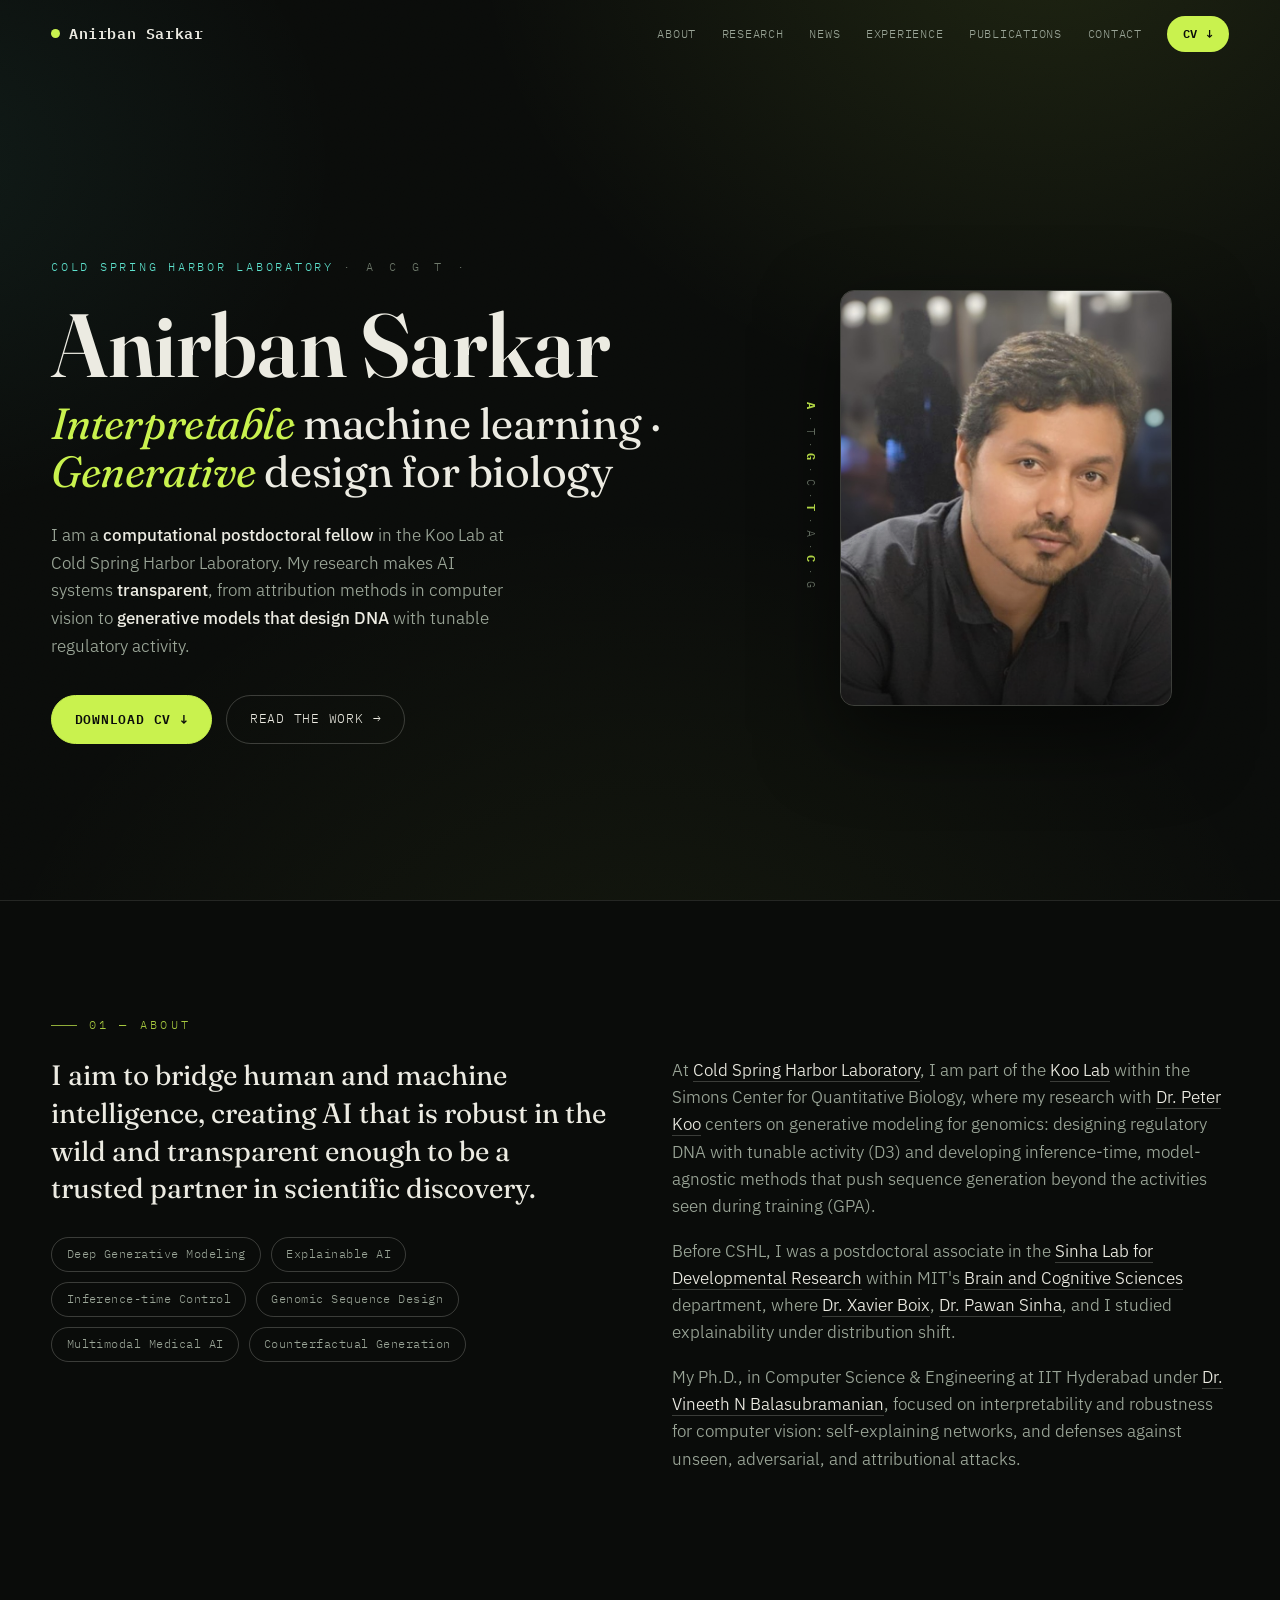
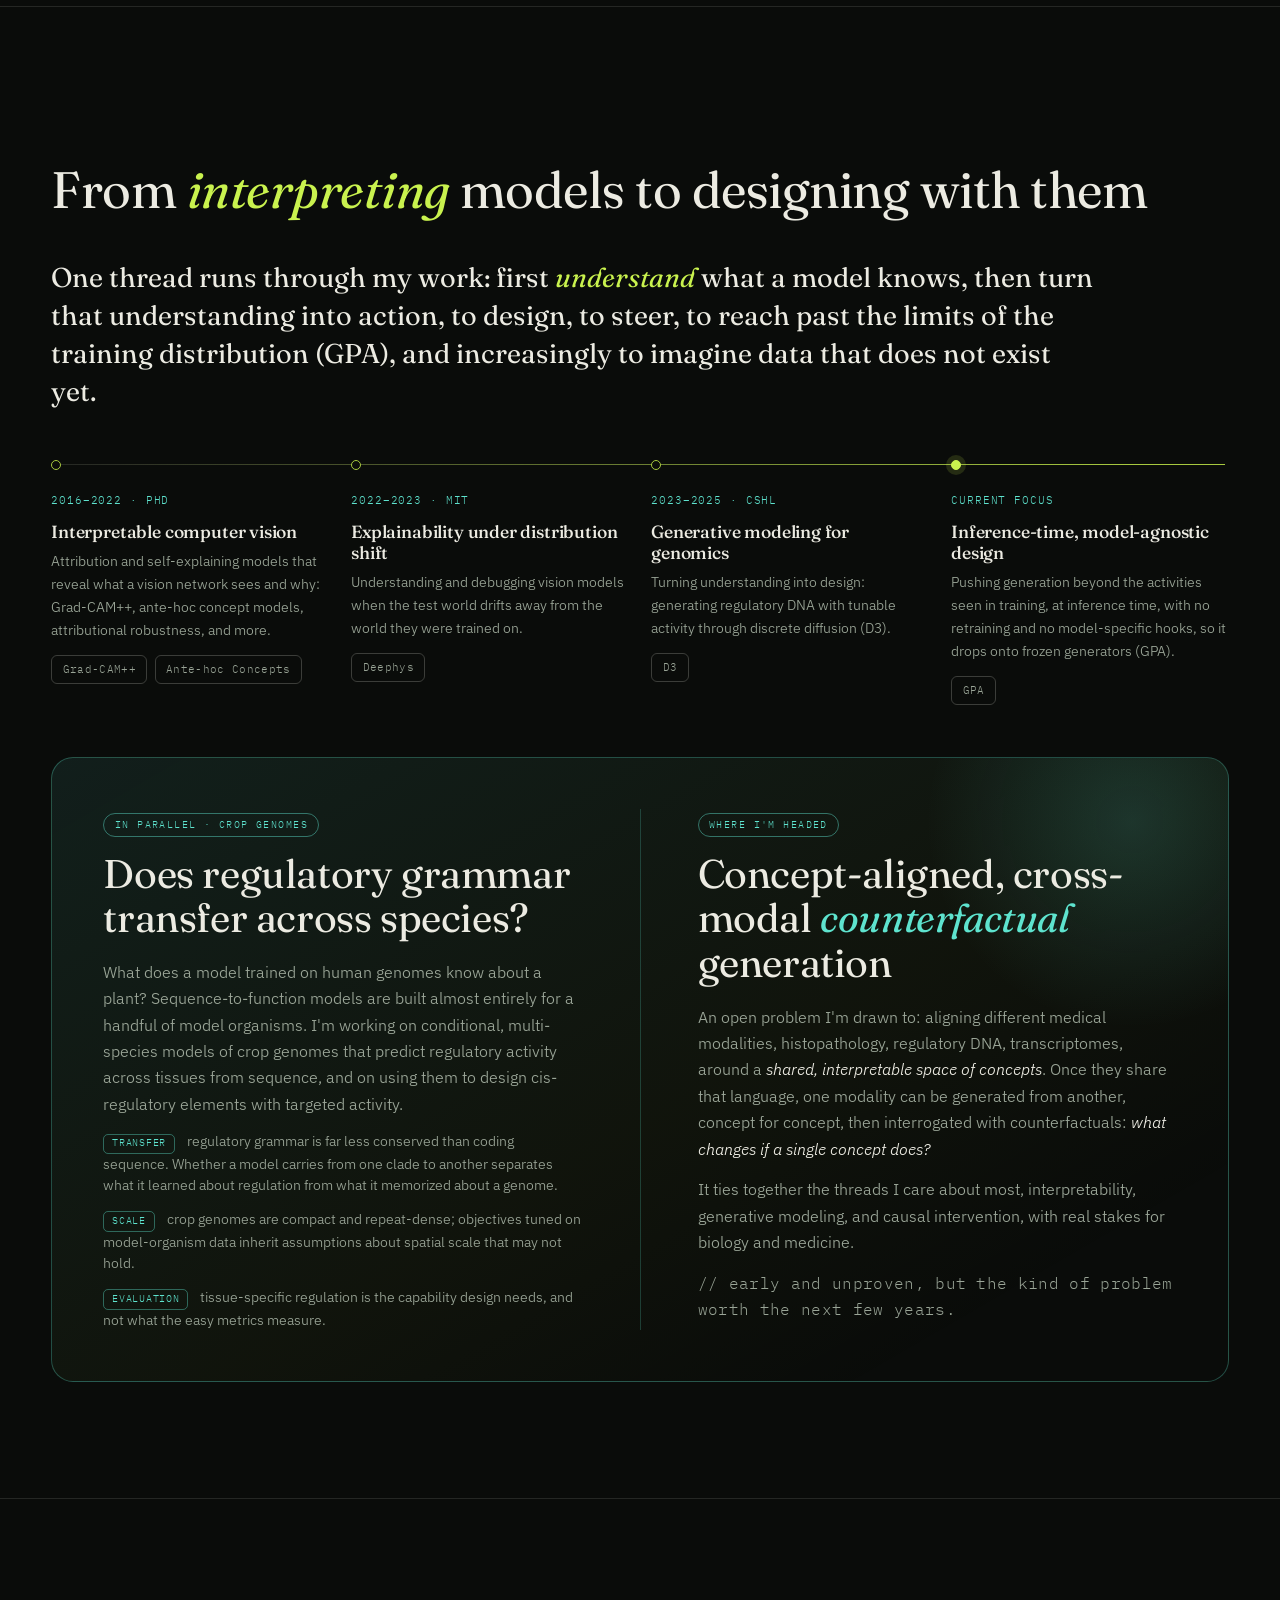
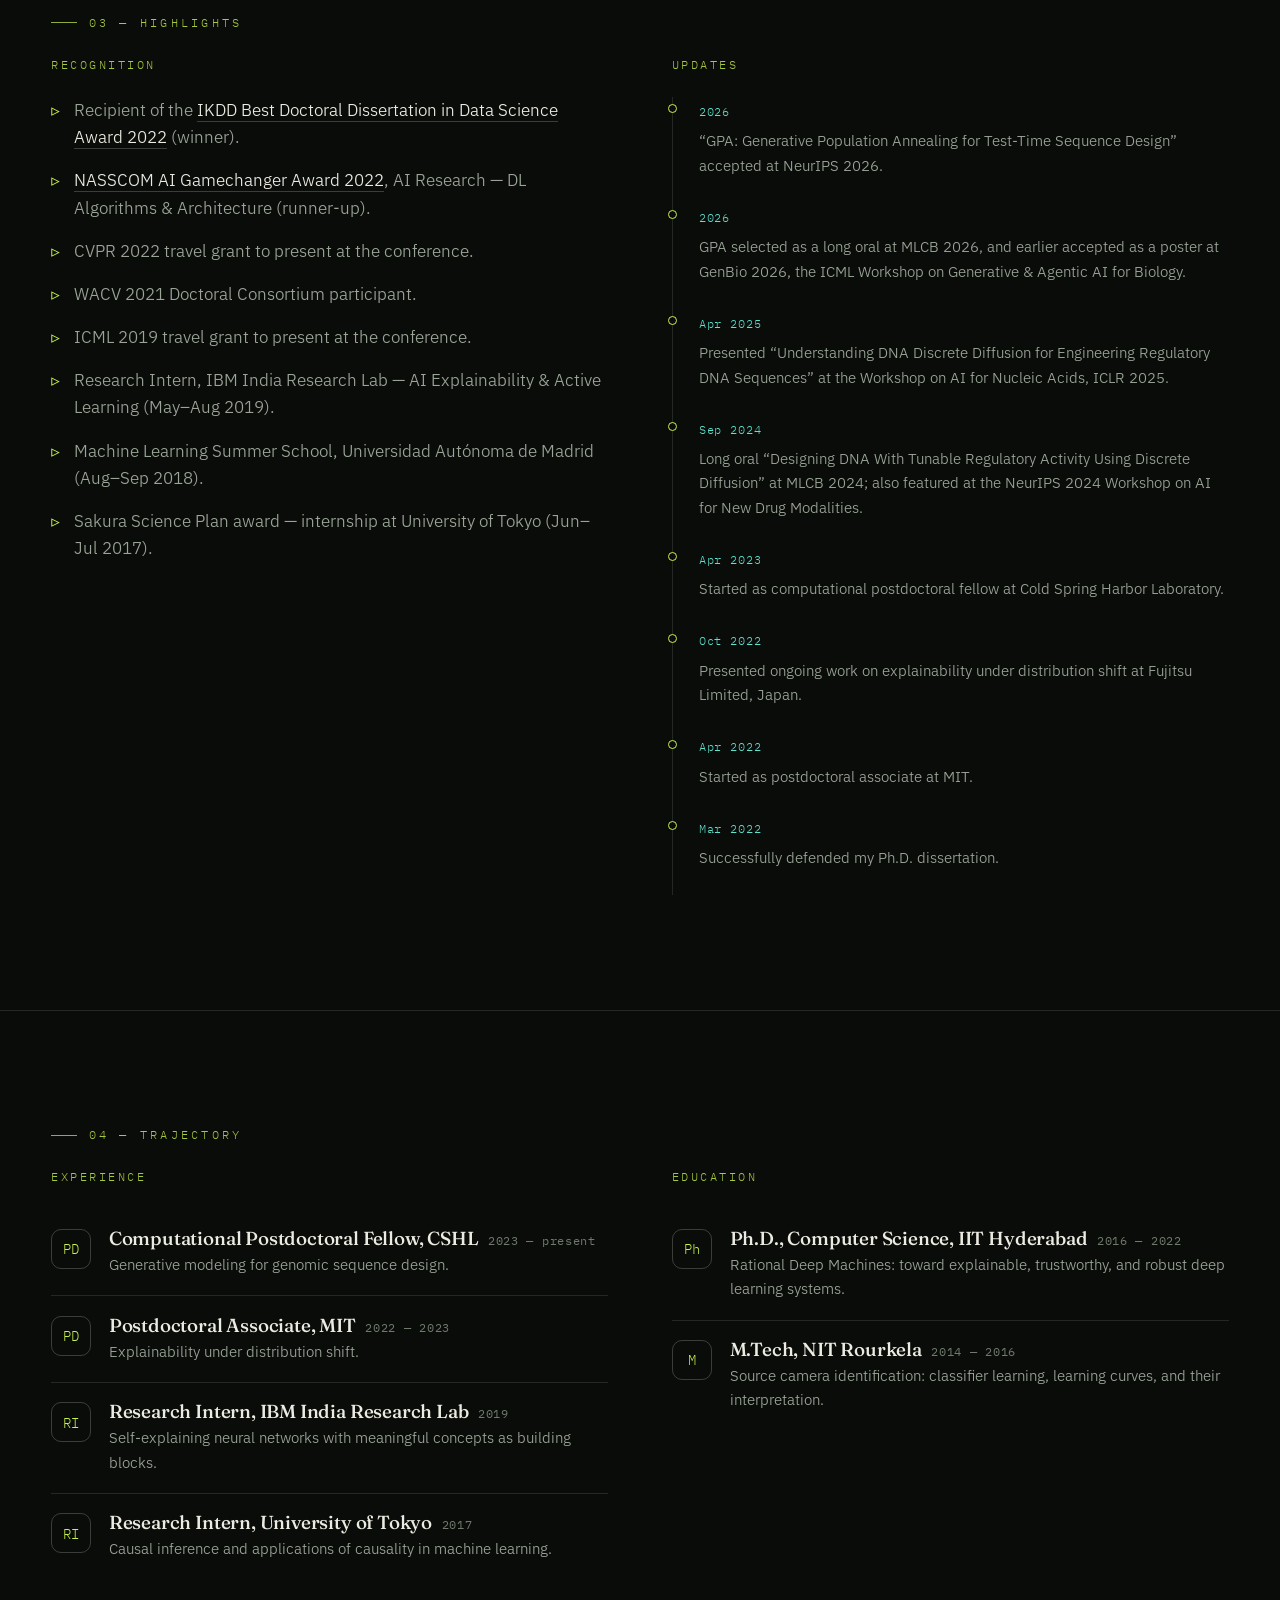
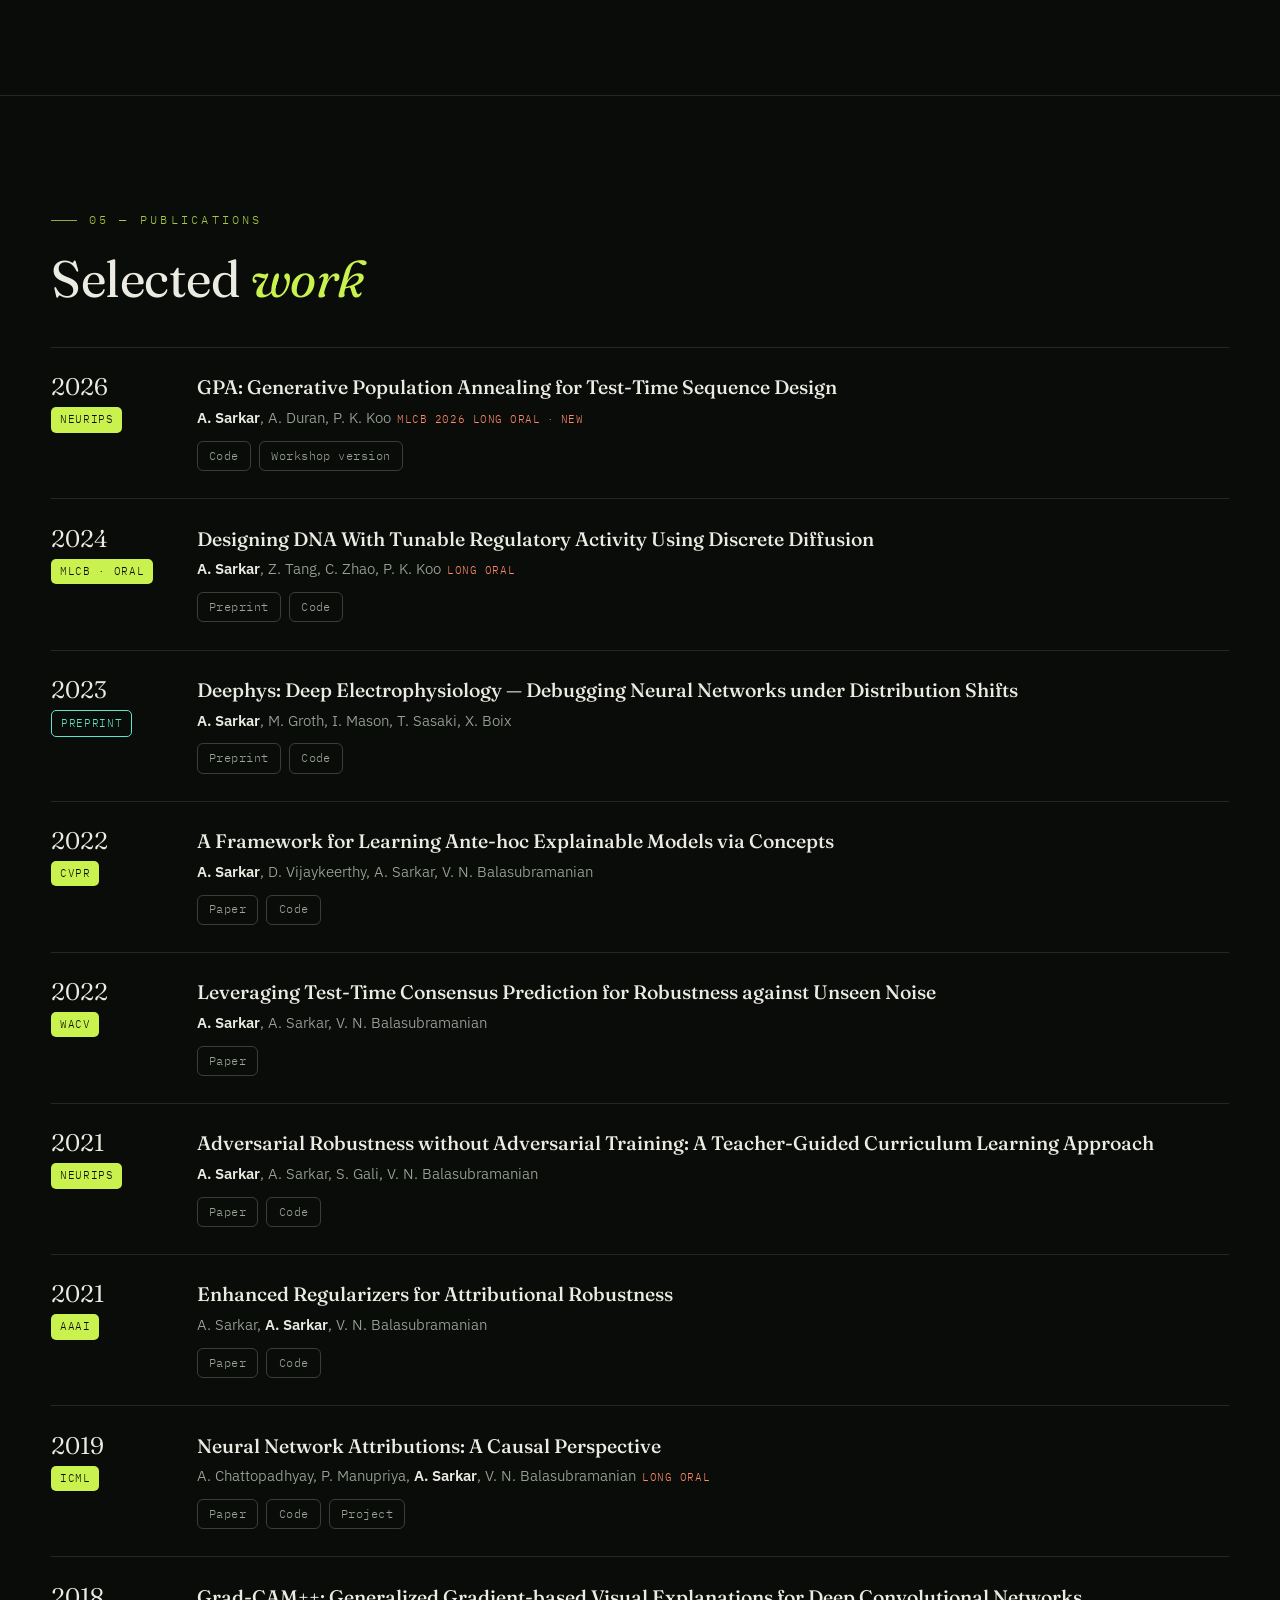
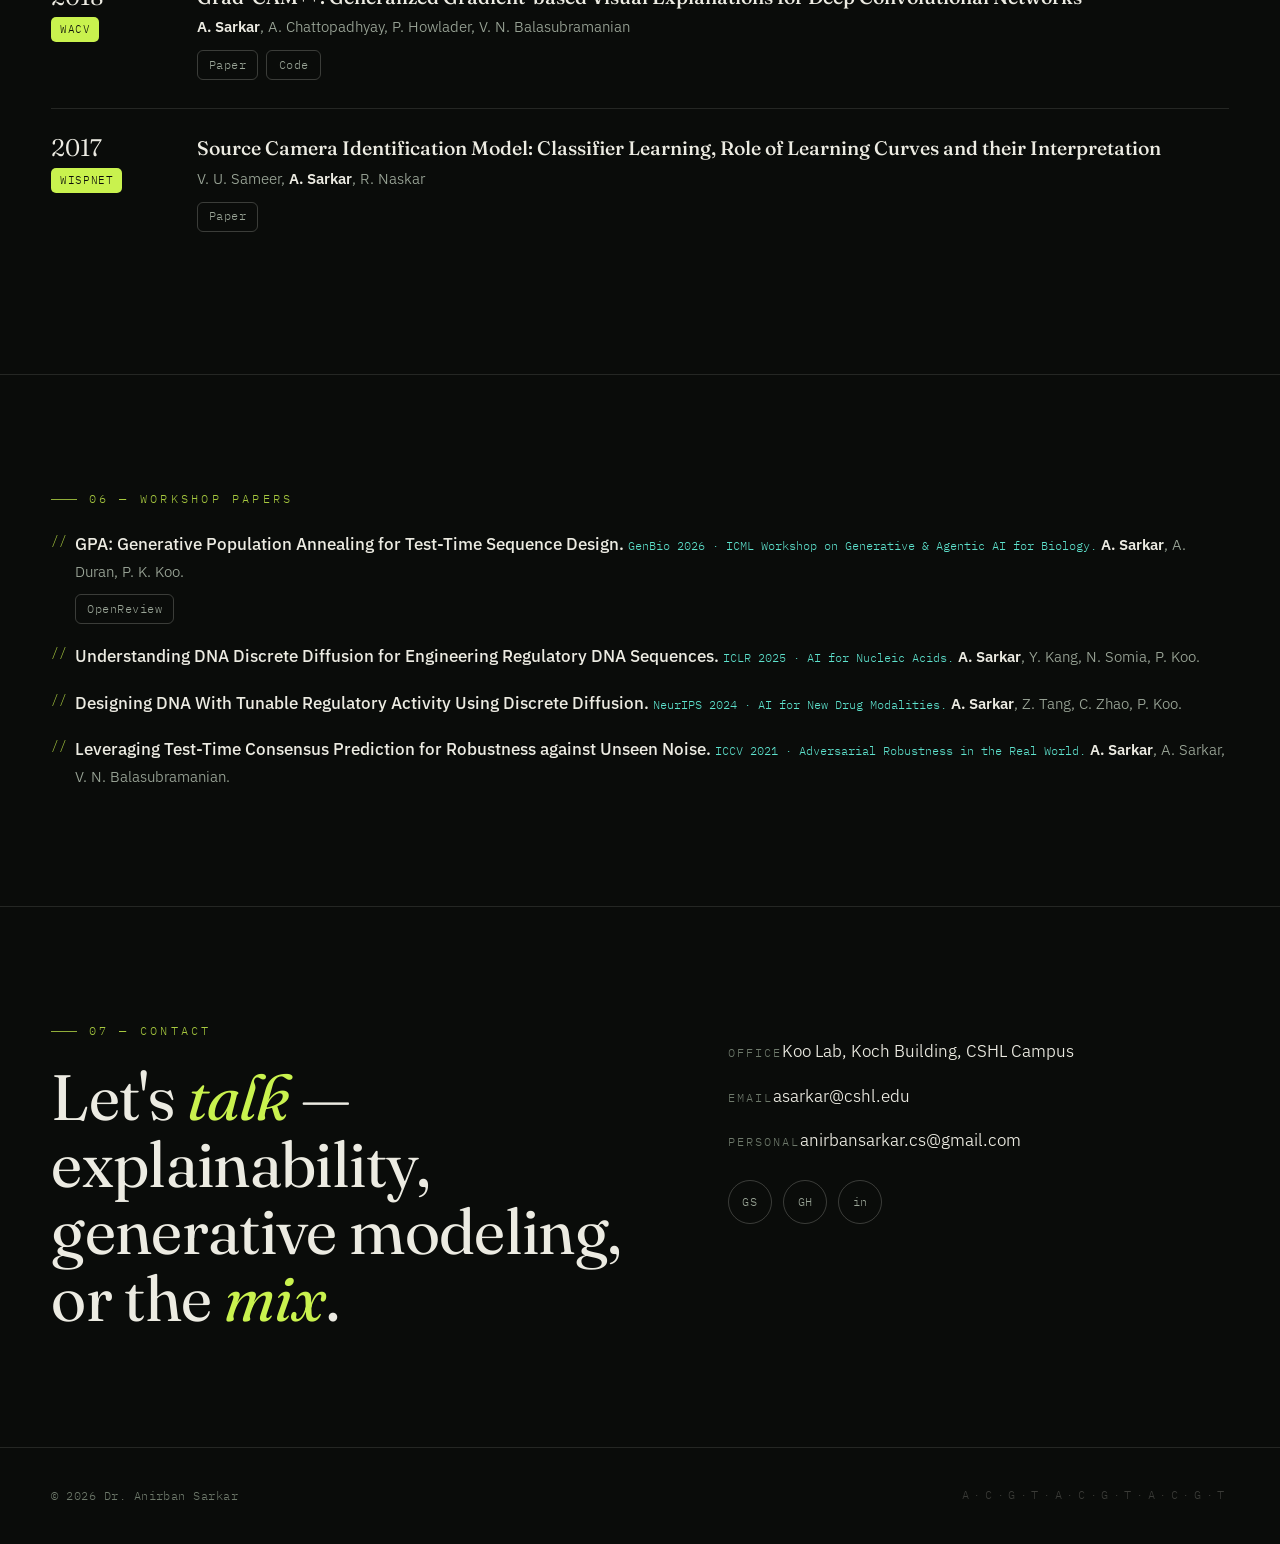
==== index.html @ b1e30517 "Lead the GPA entry with its NeurIPS acceptance The archival venue should headline; MLCB's long oral " ====
<!DOCTYPE html>
<html lang="en">
<head>
<meta charset="UTF-8">
<meta name="viewport" content="width=device-width, initial-scale=1">
<title>Anirban Sarkar — Interpretable ML & Generative Design · CSHL</title>

<meta name="description" content="Anirban Sarkar is a computational postdoctoral fellow at Cold Spring Harbor Laboratory (Koo Lab) working on interpretable deep learning and generative models for genomic sequence design.">
<meta name="keywords" content="Anirban Sarkar, interpretable AI, explainable AI, genomics, deep learning, discrete diffusion, DNA sequence design, Cold Spring Harbor Laboratory, Koo Lab">
<meta name="author" content="Anirban Sarkar">

<!-- Open Graph / social cards -->
<meta property="og:type" content="website">
<meta property="og:title" content="Anirban Sarkar — Interpretable ML & Generative Design">
<meta property="og:description" content="Computational postdoctoral fellow at Cold Spring Harbor Laboratory. Interpretable deep learning and generative models for genomic sequence design.">
<meta property="og:image" content="https://anirbansarkar-cs.github.io/images/headshot.jpg">
<meta property="og:url" content="https://anirbansarkar-cs.github.io/">
<meta name="twitter:card" content="summary_large_image">

<link rel="icon" href="data:image/svg+xml,%3Csvg xmlns='http://www.w3.org/2000/svg' viewBox='0 0 32 32'%3E%3Crect width='32' height='32' rx='7' fill='%230a0c0a'/%3E%3Ctext x='16' y='22' font-family='monospace' font-size='15' font-weight='700' fill='%23c9f24e' text-anchor='middle'%3EAS%3C/text%3E%3C/svg%3E">

<link rel="preconnect" href="https://fonts.googleapis.com">
<link rel="preconnect" href="https://fonts.gstatic.com" crossorigin>
<link href="https://fonts.googleapis.com/css2?family=Fraunces:ital,opsz,wght@0,9..144,400;0,9..144,500;1,9..144,400&family=IBM+Plex+Mono:wght@400;500;600&family=IBM+Plex+Sans:wght@300;400;500;600&display=swap" rel="stylesheet">

<script>document.documentElement.classList.add('js');</script>
<link rel="stylesheet" href="css/site.css?v=20261002">

<!-- Structured data for search / Scholar -->
<script type="application/ld+json">
{
  "@context": "https://schema.org",
  "@type": "Person",
  "name": "Anirban Sarkar",
  "jobTitle": "Computational Postdoctoral Fellow",
  "affiliation": { "@type": "Organization", "name": "Cold Spring Harbor Laboratory" },
  "url": "https://anirbansarkar-cs.github.io/",
  "email": "mailto:asarkar@cshl.edu",
  "sameAs": [
    "https://scholar.google.com/citations?user=YYIjsG4AAAAJ",
    "https://github.com/anirbansarkar-cs",
    "https://www.linkedin.com/in/anirbanmca2007"
  ]
}
</script>
</head>

<body>

<!-- ===================================================== NAV -->
<nav class="nav" id="nav">
  <a href="#home" class="brand"><span class="dot"></span>Anirban&nbsp;Sarkar</a>
  <button class="nav-toggle" id="navToggle" aria-label="Toggle menu">MENU</button>
  <div class="nav-links" id="navLinks">
    <a href="#about">About</a>
    <a href="#research">Research</a>
    <a href="#feed">News</a>
    <a href="#experience">Experience</a>
    <a href="#publications">Publications</a>
    <a href="#contact">Contact</a>
    <a href="assets/CV_Anirban_Sarkar.pdf?v=20260826" class="cv" target="_blank" rel="noopener">CV ↓</a>
  </div>
</nav>

<!-- ===================================================== HERO -->
<header id="home" class="hero">
  <div class="wrap hero-grid">
    <div>
      <span class="tag reveal">Cold Spring Harbor Laboratory <span class="seq">· A C G T ·</span></span>
      <h1 class="reveal" data-d="1">
        <span class="name">Anirban Sarkar</span>
        <em>Interpretable</em> machine learning · <em>Generative</em> design for biology
      </h1>
      <p class="lead reveal" data-d="2">
        I am a <strong>computational postdoctoral fellow</strong> in the Koo Lab at Cold Spring
        Harbor Laboratory. My research makes AI systems <strong>transparent</strong>, from
        attribution methods in computer vision to <strong>generative models that design DNA</strong>
        with tunable regulatory activity.
      </p>
      <div class="hero-cta reveal" data-d="3">
        <a href="assets/CV_Anirban_Sarkar.pdf?v=20260826" class="btn btn-primary" target="_blank" rel="noopener">Download CV ↓</a>
        <a href="#publications" class="btn btn-ghost">Read the work →</a>
      </div>
    </div>
    <div class="portrait-wrap reveal" data-d="2">
      <span class="helix"><b>A</b>·T·<b>G</b>·C·<b>T</b>·A·<b>C</b>·G</span>
      <div class="portrait">
        <span class="portrait-frame"></span>
        <img src="images/headshot.jpg" alt="Portrait of Anirban Sarkar">
      </div>
    </div>
  </div>
</header>

<!-- ===================================================== ABOUT -->
<section id="about" class="divider">
  <div class="wrap">
    <p class="eyebrow reveal">01 — About</p>
    <div class="about-grid">
      <div class="reveal" data-d="1">
        <p class="about-lead">
          I aim to bridge human and machine intelligence, creating AI that is robust in the wild
          and transparent enough to be a trusted partner in scientific discovery.
        </p>
        <div class="interests">
          <span class="chip">Deep Generative Modeling</span>
          <span class="chip">Explainable AI</span>
          <span class="chip">Inference-time Control</span>
          <span class="chip">Genomic Sequence Design</span>
          <span class="chip">Multimodal Medical AI</span>
          <span class="chip">Counterfactual Generation</span>
        </div>
      </div>
      <div class="about-body reveal" data-d="2">
        <p>
          At <a href="https://www.cshl.edu/">Cold Spring Harbor Laboratory</a>, I am part of the
          <a href="http://koolab.cshl.edu/">Koo Lab</a> within the Simons Center for Quantitative
          Biology, where my research with <a href="https://www.cshl.edu/research/faculty-staff/peter-koo/">Dr. Peter Koo</a>
          centers on generative modeling for genomics: designing regulatory DNA with tunable activity
          (D3) and developing inference-time, model-agnostic methods that push sequence generation
          beyond the activities seen during training (GPA).
        </p>
        <p>
          Before CSHL, I was a postdoctoral associate in the <a href="https://www.sinhalab.mit.edu/">Sinha Lab
          for Developmental Research</a> within MIT's <a href="https://bcs.mit.edu/">Brain and Cognitive
          Sciences</a> department, where <a href="http://web.mit.edu/xboix/www/index.html">Dr. Xavier Boix</a>,
          <a href="https://bcs.mit.edu/directory/pawan-sinha">Dr. Pawan Sinha</a>, and I studied
          explainability under distribution shift.
        </p>
        <p>
          My Ph.D., in Computer Science &amp; Engineering at IIT Hyderabad under
          <a href="https://people.iith.ac.in/vineethnb/">Dr. Vineeth N Balasubramanian</a>, focused on
          interpretability and robustness for computer vision: self-explaining networks, and defenses
          against unseen, adversarial, and attributional attacks.
        </p>
      </div>
    </div>
  </div>
</section>

<!-- ===================================================== RESEARCH -->
<section id="research" class="divider">
  <div class="wrap">
    <p class="eyebrow reveal">02 — Research</p>
    <h2 class="sec-title reveal">From <em>interpreting</em> models to designing with them</h2>
    <p class="research-intro reveal" data-d="1">
      One thread runs through my work: first <em>understand</em> what a model knows, then turn that
      understanding into action, to design, to steer, to reach past the limits of the training
      distribution (GPA), and increasingly to imagine data that does not exist yet.
    </p>

    <ol class="journey reveal" data-d="2">
      <li class="step">
        <span class="step-when">2016–2022 · PhD</span>
        <h3>Interpretable computer vision</h3>
        <p>Attribution and self-explaining models that reveal what a vision network sees and why:
          Grad-CAM++, ante-hoc concept models, attributional robustness, and more.</p>
        <div class="rlinks">
          <a href="https://ieeexplore.ieee.org/abstract/document/8354201/" target="_blank" rel="noopener">Grad-CAM++</a>
          <a href="https://openaccess.thecvf.com/content/CVPR2022/html/Sarkar_A_Framework_for_Learning_Ante-Hoc_Explainable_Models_via_Concepts_CVPR_2022_paper.html" target="_blank" rel="noopener">Ante-hoc Concepts</a>
        </div>
      </li>
      <li class="step">
        <span class="step-when">2022–2023 · MIT</span>
        <h3>Explainability under distribution shift</h3>
        <p>Understanding and debugging vision models when the test world drifts away from the
          world they were trained on.</p>
        <div class="rlinks">
          <a href="https://arxiv.org/abs/2303.11912" target="_blank" rel="noopener">Deephys</a>
        </div>
      </li>
      <li class="step">
        <span class="step-when">2023–2025 · CSHL</span>
        <h3>Generative modeling for genomics</h3>
        <p>Turning understanding into design: generating regulatory DNA with tunable activity
          through discrete diffusion (D3).</p>
        <div class="rlinks">
          <a href="https://www.biorxiv.org/content/10.1101/2024.05.23.595630v2" target="_blank" rel="noopener">D3</a>
        </div>
      </li>
      <li class="step step-current">
        <span class="step-when">Current focus</span>
        <h3>Inference-time, model-agnostic design</h3>
        <p>Pushing generation beyond the activities seen in training, at inference time, with no
          retraining and no model-specific hooks, so it drops onto frozen generators (GPA).</p>
        <div class="rlinks">
          <a href="https://openreview.net/forum?id=4JTkToC9Ox" target="_blank" rel="noopener">GPA</a>
        </div>
      </li>
    </ol>

    <div class="vision reveal" data-d="2">
      <aside class="vision-side">
        <span class="side-label">In parallel · Crop genomes</span>
        <h4>Does regulatory grammar transfer across species?</h4>
        <p>What does a model trained on human genomes know about a plant? Sequence-to-function models
          are built almost entirely for a handful of model organisms. I'm working on conditional, multi-species
          models of crop genomes that predict regulatory activity across tissues from sequence, and on
          using them to design cis-regulatory elements with targeted activity.</p>
        <ul class="side-list">
          <li><span>Transfer</span> regulatory grammar is far less conserved than coding sequence.
            Whether a model carries from one clade to another separates what it learned about
            regulation from what it memorized about a genome.</li>
          <li><span>Scale</span> crop genomes are compact and repeat-dense; objectives tuned on
            model-organism data inherit assumptions about spatial scale that may not hold.</li>
          <li><span>Evaluation</span> tissue-specific regulation is the capability design needs, and
            not what the easy metrics measure.</li>
        </ul>
      </aside>
      <div class="vision-main">
        <span class="emerging">Where I'm headed</span>
        <h3>Concept-aligned, cross-modal <em>counterfactual</em> generation</h3>
        <p>An open problem I'm drawn to: aligning different medical modalities, histopathology,
          regulatory DNA, transcriptomes, around a <em>shared, interpretable space of concepts</em>.
          Once they share that language, one modality can be generated from another, concept for
          concept, then interrogated with counterfactuals: <em>what changes if a single concept does?</em></p>
        <p>It ties together the threads I care about most, interpretability, generative modeling,
          and causal intervention, with real stakes for biology and medicine.</p>
        <p class="vision-note">// early and unproven, but the kind of problem worth the next few years.</p>
      </div>
    </div>
  </div>
</section>

<!-- ===================================================== NEWS + UPDATES -->
<section id="feed" class="divider">
  <div class="wrap">
    <p class="eyebrow reveal">03 — Highlights</p>
    <div class="feed-grid">
      <div class="reveal" data-d="1">
        <p class="card-h">Recognition</p>
        <ul class="news-list">
          <li>Recipient of the <a href="https://ikdd.acm.org/awards-2022.php">IKDD Best Doctoral Dissertation in Data Science Award 2022</a> (winner).</li>
          <li><a href="https://nasscom.in/ai-gamechangers/">NASSCOM AI Gamechanger Award 2022</a>, AI Research — DL Algorithms &amp; Architecture (runner-up).</li>
          <li>CVPR 2022 travel grant to present at the conference.</li>
          <li>WACV 2021 Doctoral Consortium participant.</li>
          <li>ICML 2019 travel grant to present at the conference.</li>
          <li>Research Intern, IBM India Research Lab — AI Explainability &amp; Active Learning (May–Aug 2019).</li>
          <li>Machine Learning Summer School, Universidad Autónoma de Madrid (Aug–Sep 2018).</li>
          <li>Sakura Science Plan award — internship at University of Tokyo (Jun–Jul 2017).</li>
        </ul>
      </div>
      <div class="reveal" data-d="2">
        <p class="card-h">Updates</p>
        <ul class="timeline">
          <li><span class="when">2026</span><p>“GPA: Generative Population Annealing for Test-Time Sequence Design” accepted at NeurIPS 2026.</p></li>
          <li><span class="when">2026</span><p>GPA selected as a long oral at MLCB 2026, and earlier accepted as a poster at GenBio 2026, the ICML Workshop on Generative &amp; Agentic AI for Biology.</p></li>
          <li><span class="when">Apr 2025</span><p>Presented “Understanding DNA Discrete Diffusion for Engineering Regulatory DNA Sequences” at the Workshop on AI for Nucleic Acids, ICLR 2025.</p></li>
          <li><span class="when">Sep 2024</span><p>Long oral “Designing DNA With Tunable Regulatory Activity Using Discrete Diffusion” at MLCB 2024; also featured at the NeurIPS 2024 Workshop on AI for New Drug Modalities.</p></li>
          <li><span class="when">Apr 2023</span><p>Started as computational postdoctoral fellow at Cold Spring Harbor Laboratory.</p></li>
          <li><span class="when">Oct 2022</span><p>Presented ongoing work on explainability under distribution shift at Fujitsu Limited, Japan.</p></li>
          <li><span class="when">Apr 2022</span><p>Started as postdoctoral associate at MIT.</p></li>
          <li><span class="when">Mar 2022</span><p>Successfully defended my Ph.D. dissertation.</p></li>
        </ul>
      </div>
    </div>
  </div>
</section>

<!-- ===================================================== EXPERIENCE + EDUCATION -->
<section id="experience" class="divider">
  <div class="wrap">
    <p class="eyebrow reveal">04 — Trajectory</p>
    <div class="xp-grid">
      <div class="reveal" data-d="1">
        <p class="card-h">Experience</p>
        <div class="role"><div class="ico">PD</div><div>
          <h3>Computational Postdoctoral Fellow, CSHL <span>2023 — present</span></h3>
          <p>Generative modeling for genomic sequence design.</p></div></div>
        <div class="role"><div class="ico">PD</div><div>
          <h3>Postdoctoral Associate, MIT <span>2022 — 2023</span></h3>
          <p>Explainability under distribution shift.</p></div></div>
        <div class="role"><div class="ico">RI</div><div>
          <h3>Research Intern, IBM India Research Lab <span>2019</span></h3>
          <p>Self-explaining neural networks with meaningful concepts as building blocks.</p></div></div>
        <div class="role"><div class="ico">RI</div><div>
          <h3>Research Intern, University of Tokyo <span>2017</span></h3>
          <p>Causal inference and applications of causality in machine learning.</p></div></div>
      </div>
      <div class="reveal" data-d="2">
        <p class="card-h">Education</p>
        <div class="role"><div class="ico">Ph</div><div>
          <h3>Ph.D., Computer Science, IIT Hyderabad <span>2016 — 2022</span></h3>
          <p>Rational Deep Machines: toward explainable, trustworthy, and robust deep learning systems.</p></div></div>
        <div class="role"><div class="ico">M</div><div>
          <h3>M.Tech, NIT Rourkela <span>2014 — 2016</span></h3>
          <p>Source camera identification: classifier learning, learning curves, and their interpretation.</p></div></div>
      </div>
    </div>
  </div>
</section>

<!-- ===================================================== PUBLICATIONS -->
<section id="publications" class="divider">
  <div class="wrap">
    <p class="eyebrow reveal">05 — Publications</p>
    <h2 class="sec-title reveal">Selected <em>work</em></h2>
    <ul class="pub-list">

      <li class="pub reveal">
        <div class="pub-meta"><span class="pub-year">2026</span><span class="venue">NeurIPS</span></div>
        <div>
          <p class="pub-title">GPA: Generative Population Annealing for Test-Time Sequence Design</p>
          <p class="pub-authors"><span class="me">A. Sarkar</span>, A. Duran, P. K. Koo<span class="pub-tag">MLCB 2026 long oral</span><span class="pub-tag">new</span></p>
          <div class="pub-links">
            <a href="https://github.com/anirbansarkar-cs/gpa-paper-release" target="_blank" rel="noopener">Code</a>
            <a href="https://openreview.net/forum?id=4JTkToC9Ox" target="_blank" rel="noopener">Workshop version</a>
          </div>
        </div>
      </li>

      <li class="pub reveal">
        <div class="pub-meta"><span class="pub-year">2024</span><span class="venue">MLCB · Oral</span></div>
        <div>
          <p class="pub-title">Designing DNA With Tunable Regulatory Activity Using Discrete Diffusion</p>
          <p class="pub-authors"><span class="me">A. Sarkar</span>, Z. Tang, C. Zhao, P. K. Koo<span class="pub-tag">long oral</span></p>
          <div class="pub-links">
            <a href="https://www.biorxiv.org/content/10.1101/2024.05.23.595630v2" target="_blank" rel="noopener">Preprint</a>
            <a href="https://github.com/anirbansarkar-cs/D3-DNA-Discrete-Diffusion" target="_blank" rel="noopener">Code</a>
          </div>
        </div>
      </li>

      <li class="pub reveal">
        <div class="pub-meta"><span class="pub-year">2023</span><span class="venue alt">Preprint</span></div>
        <div>
          <p class="pub-title">Deephys: Deep Electrophysiology — Debugging Neural Networks under Distribution Shifts</p>
          <p class="pub-authors"><span class="me">A. Sarkar</span>, M. Groth, I. Mason, T. Sasaki, X. Boix</p>
          <div class="pub-links">
            <a href="https://arxiv.org/abs/2303.11912" target="_blank" rel="noopener">Preprint</a>
            <a href="https://github.com/mjgroth/deephys-aio" target="_blank" rel="noopener">Code</a>
          </div>
        </div>
      </li>

      <li class="pub reveal">
        <div class="pub-meta"><span class="pub-year">2022</span><span class="venue">CVPR</span></div>
        <div>
          <p class="pub-title">A Framework for Learning Ante-hoc Explainable Models via Concepts</p>
          <p class="pub-authors"><span class="me">A. Sarkar</span>, D. Vijaykeerthy, A. Sarkar, V. N. Balasubramanian</p>
          <div class="pub-links">
            <a href="https://openaccess.thecvf.com/content/CVPR2022/html/Sarkar_A_Framework_for_Learning_Ante-Hoc_Explainable_Models_via_Concepts_CVPR_2022_paper.html" target="_blank" rel="noopener">Paper</a>
            <a href="https://github.com/anirbansarkar-cs/Ante-hoc_Explainability_Concepts" target="_blank" rel="noopener">Code</a>
          </div>
        </div>
      </li>

      <li class="pub reveal">
        <div class="pub-meta"><span class="pub-year">2022</span><span class="venue">WACV</span></div>
        <div>
          <p class="pub-title">Leveraging Test-Time Consensus Prediction for Robustness against Unseen Noise</p>
          <p class="pub-authors"><span class="me">A. Sarkar</span>, A. Sarkar, V. N. Balasubramanian</p>
          <div class="pub-links">
            <a href="https://openaccess.thecvf.com/content/WACV2022/html/Sarkar_Leveraging_Test-Time_Consensus_Prediction_for_Robustness_Against_Unseen_Noise_WACV_2022_paper.html" target="_blank" rel="noopener">Paper</a>
          </div>
        </div>
      </li>

      <li class="pub reveal">
        <div class="pub-meta"><span class="pub-year">2021</span><span class="venue">NeurIPS</span></div>
        <div>
          <p class="pub-title">Adversarial Robustness without Adversarial Training: A Teacher-Guided Curriculum Learning Approach</p>
          <p class="pub-authors"><span class="me">A. Sarkar</span>, A. Sarkar, S. Gali, V. N. Balasubramanian</p>
          <div class="pub-links">
            <a href="https://proceedings.neurips.cc/paper/2021/hash/6a971e08a01e6676d0f1a6e0dacbbd67-Abstract.html" target="_blank" rel="noopener">Paper</a>
            <a href="https://github.com/sowgali/Get-Fooled-for-the-Right-Reason" target="_blank" rel="noopener">Code</a>
          </div>
        </div>
      </li>

      <li class="pub reveal">
        <div class="pub-meta"><span class="pub-year">2021</span><span class="venue">AAAI</span></div>
        <div>
          <p class="pub-title">Enhanced Regularizers for Attributional Robustness</p>
          <p class="pub-authors">A. Sarkar, <span class="me">A. Sarkar</span>, V. N. Balasubramanian</p>
          <div class="pub-links">
            <a href="https://ojs.aaai.org/index.php/AAAI/article/view/16355" target="_blank" rel="noopener">Paper</a>
            <a href="https://github.com/anirbansarkar-cs/Enhanced_regularizers_attributional_robustness" target="_blank" rel="noopener">Code</a>
          </div>
        </div>
      </li>

      <li class="pub reveal">
        <div class="pub-meta"><span class="pub-year">2019</span><span class="venue">ICML</span></div>
        <div>
          <p class="pub-title">Neural Network Attributions: A Causal Perspective</p>
          <p class="pub-authors">A. Chattopadhyay, P. Manupriya, <span class="me">A. Sarkar</span>, V. N. Balasubramanian<span class="pub-tag">long oral</span></p>
          <div class="pub-links">
            <a href="https://proceedings.mlr.press/v97/chattopadhyay19a.html" target="_blank" rel="noopener">Paper</a>
            <a href="https://github.com/Piyushi-0/ACE" target="_blank" rel="noopener">Code</a>
            <a href="https://piyushi-0.github.io/ACE/" target="_blank" rel="noopener">Project</a>
          </div>
        </div>
      </li>

      <li class="pub reveal">
        <div class="pub-meta"><span class="pub-year">2018</span><span class="venue">WACV</span></div>
        <div>
          <p class="pub-title">Grad-CAM++: Generalized Gradient-based Visual Explanations for Deep Convolutional Networks</p>
          <p class="pub-authors"><span class="me">A. Sarkar</span>, A. Chattopadhyay, P. Howlader, V. N. Balasubramanian</p>
          <div class="pub-links">
            <a href="https://ieeexplore.ieee.org/abstract/document/8354201/" target="_blank" rel="noopener">Paper</a>
            <a href="https://github.com/anirbansarkar-cs/Grad_CAM_plus_plus" target="_blank" rel="noopener">Code</a>
          </div>
        </div>
      </li>

      <li class="pub reveal">
        <div class="pub-meta"><span class="pub-year">2017</span><span class="venue">WiSPNET</span></div>
        <div>
          <p class="pub-title">Source Camera Identification Model: Classifier Learning, Role of Learning Curves and their Interpretation</p>
          <p class="pub-authors">V. U. Sameer, <span class="me">A. Sarkar</span>, R. Naskar</p>
          <div class="pub-links">
            <a href="https://ieeexplore.ieee.org/abstract/document/8300246/" target="_blank" rel="noopener">Paper</a>
          </div>
        </div>
      </li>

    </ul>
  </div>
</section>

<!-- ===================================================== WORKSHOPS -->
<section id="workshops" class="divider">
  <div class="wrap">
    <p class="eyebrow reveal">06 — Workshop Papers</p>
    <ul class="ws-list reveal" data-d="1">
      <li><span class="t">GPA: Generative Population Annealing for Test-Time Sequence Design.</span>
        <span class="v">GenBio 2026 · ICML Workshop on Generative &amp; Agentic AI for Biology.</span>
        <span class="pub-authors"><span class="me">A. Sarkar</span>, A. Duran, P. K. Koo.</span>
        <span class="pub-links"><a href="https://openreview.net/forum?id=4JTkToC9Ox" target="_blank" rel="noopener">OpenReview</a></span></li>
      <li><span class="t">Understanding DNA Discrete Diffusion for Engineering Regulatory DNA Sequences.</span>
        <span class="v">ICLR 2025 · AI for Nucleic Acids.</span>
        <span class="pub-authors"><span class="me">A. Sarkar</span>, Y. Kang, N. Somia, P. Koo.</span></li>
      <li><span class="t">Designing DNA With Tunable Regulatory Activity Using Discrete Diffusion.</span>
        <span class="v">NeurIPS 2024 · AI for New Drug Modalities.</span>
        <span class="pub-authors"><span class="me">A. Sarkar</span>, Z. Tang, C. Zhao, P. Koo.</span></li>
      <li><span class="t">Leveraging Test-Time Consensus Prediction for Robustness against Unseen Noise.</span>
        <span class="v">ICCV 2021 · Adversarial Robustness in the Real World.</span>
        <span class="pub-authors"><span class="me">A. Sarkar</span>, A. Sarkar, V. N. Balasubramanian.</span></li>
    </ul>
  </div>
</section>

<!-- ===================================================== CONTACT -->
<section id="contact" class="divider">
  <div class="wrap contact-grid">
    <div class="reveal">
      <p class="eyebrow">07 — Contact</p>
      <h2 class="contact-h">Let's <em>talk</em> — explainability,<br>generative modeling, or the <em>mix</em>.</h2>
    </div>
    <div class="reveal" data-d="1">
      <ul class="contact-list">
        <li><span class="k">Office</span><span class="v">Koo Lab, Koch Building, CSHL Campus</span></li>
        <li><span class="k">Email</span><span class="v"><a href="mailto:asarkar@cshl.edu">asarkar@cshl.edu</a></span></li>
        <li><span class="k">Personal</span><span class="v"><a href="mailto:anirbansarkar.cs@gmail.com">anirbansarkar.cs@gmail.com</a></span></li>
      </ul>
      <div class="socials">
        <a href="https://scholar.google.com/citations?user=YYIjsG4AAAAJ" target="_blank" rel="noopener" title="Google Scholar">GS</a>
        <a href="https://github.com/anirbansarkar-cs" target="_blank" rel="noopener" title="GitHub">GH</a>
        <a href="https://www.linkedin.com/in/anirbanmca2007" target="_blank" rel="noopener" title="LinkedIn">in</a>
      </div>
    </div>
  </div>
</section>

<!-- ===================================================== FOOTER -->
<footer>
  <span class="c">© 2026 Dr. Anirban Sarkar</span>
  <span class="seq">A·C·G·T·A·C·G·T·A·C·G·T</span>
</footer>

<script>
  // nav background on scroll
  const nav = document.getElementById('nav');
  const onScroll = () => nav.classList.toggle('scrolled', window.scrollY > 24);
  onScroll(); window.addEventListener('scroll', onScroll, { passive: true });

  // mobile menu
  const toggle = document.getElementById('navToggle');
  const links = document.getElementById('navLinks');
  toggle.addEventListener('click', () => links.classList.toggle('open'));
  links.addEventListener('click', e => { if (e.target.tagName === 'A') links.classList.remove('open'); });

  // staggered reveal on scroll
  const io = new IntersectionObserver((entries) => {
    entries.forEach(en => { if (en.isIntersecting) { en.target.classList.add('in'); io.unobserve(en.target); } });
  }, { threshold: 0.12, rootMargin: '0px 0px -8% 0px' });
  document.querySelectorAll('.reveal').forEach(el => io.observe(el));
  // reveal hero immediately
  window.addEventListener('load', () => {
    document.querySelectorAll('.hero .reveal').forEach(el => el.classList.add('in'));
  });
</script>

</body>
</html>
---- css/site.css ----
/* =========================================================================
   Anirban Sarkar — portfolio (draft rebuild)
   Aesthetic: editorial "wet-lab luminescence" — ink canvas, paper text,
   bioluminescent-lime accent, Fraunces display + IBM Plex Sans/Mono.
   ========================================================================= */

:root {
  --ink:      #0a0c0a;
  --ink-1:    #0f120e;
  --ink-2:    #151a13;
  --line:     rgba(236, 234, 225, 0.12);
  --line-2:   rgba(236, 234, 225, 0.22);
  --paper:    #ecebe2;
  --muted:    #9aa597;
  --muted-2:  #6f7a6c;
  --lime:     #c9f24e;
  --lime-dim: #a7c93f;
  --cyan:     #5ee3ce;
  --coral:    #ff8a6b;

  --maxw: 1180px;
  --gut: clamp(1.25rem, 4vw, 4rem);

  --f-display: "Fraunces", Georgia, serif;
  --f-body:    "IBM Plex Sans", system-ui, sans-serif;
  --f-mono:    "IBM Plex Mono", ui-monospace, monospace;

  --ease: cubic-bezier(0.22, 1, 0.36, 1);
}

/* ----------------------------------------------------------------- reset */
*, *::before, *::after { box-sizing: border-box; margin: 0; padding: 0; }
html { scroll-behavior: smooth; -webkit-text-size-adjust: 100%; }
html { scroll-padding-top: 84px; }

body {
  font-family: var(--f-body);
  background: var(--ink);
  color: var(--paper);
  line-height: 1.6;
  font-size: 17px;
  font-weight: 350;
  overflow-x: hidden;
  position: relative;
  -webkit-font-smoothing: antialiased;
  text-rendering: optimizeLegibility;
}

/* atmosphere: gradient mesh + grain */
body::before {
  content: "";
  position: fixed; inset: 0; z-index: -2;
  background:
    radial-gradient(60rem 50rem at 82% -8%, rgba(201, 242, 78, 0.10), transparent 60%),
    radial-gradient(50rem 40rem at -8% 18%, rgba(94, 227, 206, 0.07), transparent 55%),
    radial-gradient(70rem 60rem at 50% 120%, rgba(201, 242, 78, 0.05), transparent 60%),
    var(--ink);
}
body::after {
  content: "";
  position: fixed; inset: 0; z-index: -1; pointer-events: none;
  opacity: 0.05; mix-blend-mode: overlay;
  background-image: url("data:image/svg+xml,%3Csvg xmlns='http://www.w3.org/2000/svg' width='160' height='160'%3E%3Cfilter id='n'%3E%3CfeTurbulence type='fractalNoise' baseFrequency='0.85' numOctaves='3' stitchTiles='stitch'/%3E%3C/filter%3E%3Crect width='100%25' height='100%25' filter='url(%23n)'/%3E%3C/svg%3E");
}

/* ----------------------------------------------------------------- layout */
.wrap { width: min(var(--maxw), 100% - calc(var(--gut) * 2)); margin-inline: auto; }
section { padding-block: clamp(4.5rem, 9vw, 8rem); position: relative; }
.divider { border-top: 1px solid var(--line); }

a { color: inherit; text-decoration: none; }

/* section eyebrow / index label */
.eyebrow {
  font-family: var(--f-mono);
  font-size: 0.72rem;
  letter-spacing: 0.28em;
  text-transform: uppercase;
  color: var(--lime-dim);
  display: flex; align-items: center; gap: 0.75rem;
  margin-bottom: 1.4rem;
}
.eyebrow::before {
  content: ""; width: 1.6rem; height: 1px; background: var(--lime); opacity: 0.7;
}

h1, h2, h3 { font-family: var(--f-display); font-weight: 500; line-height: 1.05; letter-spacing: -0.01em; }
.sec-title {
  font-size: clamp(1.9rem, 4.4vw, 3.2rem);
  font-weight: 400;
  margin-bottom: 2.6rem;
  font-optical-sizing: auto;
}
.sec-title em { font-style: italic; color: var(--lime); }

/* ----------------------------------------------------------------- nav */
.nav {
  position: fixed; top: 0; left: 0; right: 0; z-index: 100;
  display: flex; align-items: center; justify-content: space-between;
  padding: 1rem var(--gut);
  background: rgba(10, 12, 10, 0);
  border-bottom: 1px solid transparent;
  transition: background 0.4s var(--ease), border-color 0.4s var(--ease), padding 0.4s var(--ease);
  backdrop-filter: blur(0px);
}
.nav.scrolled {
  background: rgba(10, 12, 10, 0.72);
  backdrop-filter: blur(14px) saturate(140%);
  border-bottom: 1px solid var(--line);
  padding-block: 0.7rem;
}
.brand {
  font-family: var(--f-mono); font-weight: 600; letter-spacing: 0.04em;
  font-size: 0.95rem; display: flex; align-items: center; gap: 0.55rem;
}
.brand .dot { width: 9px; height: 9px; border-radius: 50%; background: var(--lime);
  box-shadow: 0 0 0 0 rgba(201,242,78,0.6); animation: pulse 3.2s var(--ease) infinite; }
@keyframes pulse {
  0%,100% { box-shadow: 0 0 0 0 rgba(201,242,78,0.45); }
  50%     { box-shadow: 0 0 0 6px rgba(201,242,78,0); }
}
.nav-links { display: flex; align-items: center; gap: 1.6rem; }
.nav-links a {
  font-family: var(--f-mono); font-size: 0.78rem; letter-spacing: 0.06em;
  text-transform: uppercase; color: var(--muted); position: relative; padding: 0.2rem 0;
  transition: color 0.25s;
}
.nav-links a::after {
  content: ""; position: absolute; left: 0; bottom: -2px; height: 1px; width: 0;
  background: var(--lime); transition: width 0.3s var(--ease);
}
.nav-links a:hover { color: var(--paper); }
.nav-links a:hover::after { width: 100%; }
.nav-links a.cv {
  color: var(--ink); background: var(--lime); padding: 0.5rem 0.95rem; border-radius: 999px;
  font-weight: 600; transition: transform 0.25s var(--ease), box-shadow 0.25s var(--ease);
}
.nav-links a.cv:hover { transform: translateY(-1px); box-shadow: 0 8px 24px rgba(201,242,78,0.25); }
.nav-links a.cv::after { display: none; }
.nav-toggle { display: none; background: none; border: 0; color: var(--paper); cursor: pointer;
  font-family: var(--f-mono); font-size: 0.85rem; letter-spacing: 0.1em; }

/* ----------------------------------------------------------------- hero */
.hero { min-height: 100svh; display: flex; align-items: center; padding-top: 6rem; }
.hero-grid {
  display: grid; grid-template-columns: 1.35fr 0.9fr; gap: clamp(2rem, 5vw, 5rem);
  align-items: center;
}
.hero .tag {
  font-family: var(--f-mono); font-size: 0.78rem; letter-spacing: 0.22em; text-transform: uppercase;
  color: var(--cyan); margin-bottom: 1.5rem; display: inline-flex; gap: 0.6rem; align-items: center;
}
.hero .tag .seq { color: var(--muted-2); letter-spacing: 0.35em; }
.hero h1 {
  font-size: clamp(1.5rem, 3.4vw, 2.8rem);
  line-height: 1.1; font-weight: 400; margin-bottom: 1.6rem; font-optical-sizing: auto;
}
.hero h1 .name { display: block; font-size: clamp(2.7rem, 7vw, 5.6rem); font-weight: 600;
  line-height: 0.98; margin-bottom: 0.7rem; }
.hero h1 em { font-style: italic; color: var(--lime); }
.hero .lead { color: var(--muted); max-width: 46ch; font-size: 1.08rem; margin-bottom: 2.2rem; }
.hero .lead strong { color: var(--paper); font-weight: 500; }

.hero-cta { display: flex; flex-wrap: wrap; gap: 0.9rem; align-items: center; }
.btn {
  font-family: var(--f-mono); font-size: 0.8rem; letter-spacing: 0.06em; text-transform: uppercase;
  padding: 0.85rem 1.4rem; border-radius: 999px; border: 1px solid var(--line-2);
  display: inline-flex; align-items: center; gap: 0.6rem; cursor: pointer;
  transition: transform 0.25s var(--ease), background 0.25s, color 0.25s, border-color 0.25s;
}
.btn:hover { transform: translateY(-2px); }
.btn-primary { background: var(--lime); color: var(--ink); border-color: var(--lime); font-weight: 600; }
.btn-primary:hover { box-shadow: 0 10px 30px rgba(201,242,78,0.28); }
.btn-ghost:hover { border-color: var(--lime); color: var(--lime); }

/* hero portrait */
.portrait-wrap { position: relative; justify-self: center; }
.portrait {
  position: relative; width: clamp(220px, 26vw, 340px); aspect-ratio: 4 / 5;
  border-radius: 14px; overflow: hidden;
  border: 1px solid var(--line-2);
  box-shadow: 0 30px 80px rgba(0,0,0,0.55);
}
.portrait img { width: 100%; height: 100%; object-fit: cover; filter: grayscale(18%) contrast(1.03);
  transition: filter 0.6s var(--ease), transform 6s var(--ease); }
.portrait:hover img { filter: grayscale(0%) contrast(1.05); transform: scale(1.04); }
.portrait::after {
  content: ""; position: absolute; inset: 0;
  background: linear-gradient(180deg, transparent 55%, rgba(10,12,10,0.55));
  mix-blend-mode: multiply;
}
.portrait-frame {
  position: absolute; inset: -14px -14px auto auto; width: 100%; height: 100%;
  border: 1px solid var(--lime); border-radius: 14px; opacity: 0.35; z-index: -1;
}
.helix {
  position: absolute; left: -2.4rem; top: 50%; transform: translateY(-50%);
  writing-mode: vertical-rl; font-family: var(--f-mono); font-size: 0.72rem;
  letter-spacing: 0.5em; color: var(--muted-2); user-select: none;
}
.helix b { color: var(--lime); }

/* ----------------------------------------------------------------- about */
.about-grid { display: grid; grid-template-columns: 1fr 1fr; gap: clamp(2rem, 5vw, 4.5rem); }
.about-body p { color: var(--muted); margin-bottom: 1.1rem; }
.about-body p strong { color: var(--paper); font-weight: 500; }
.about-body a { color: var(--paper); border-bottom: 1px solid var(--line-2); transition: border-color 0.25s, color 0.25s; }
.about-body a:hover { color: var(--lime); border-color: var(--lime); }
.about-lead { font-family: var(--f-display); font-size: clamp(1.3rem, 2.4vw, 1.75rem); line-height: 1.35;
  font-weight: 400; color: var(--paper); margin-bottom: 1.6rem; }
.interests { margin-top: 1.8rem; display: flex; flex-wrap: wrap; gap: 0.6rem; }
.chip {
  font-family: var(--f-mono); font-size: 0.74rem; letter-spacing: 0.04em;
  padding: 0.45rem 0.9rem; border: 1px solid var(--line-2); border-radius: 999px; color: var(--muted);
  transition: border-color 0.25s, color 0.25s;
}
.chip:hover { border-color: var(--lime); color: var(--lime); }

/* ----------------------------------------------------------------- research */
.research-intro {
  font-family: var(--f-display); font-size: clamp(1.25rem, 2.4vw, 1.7rem); line-height: 1.4;
  font-weight: 400; color: var(--paper); max-width: 58ch; margin-bottom: 3rem;
}
.research-intro em { font-style: italic; color: var(--lime); }

/* journey stepper — horizontal on desktop, vertical timeline on mobile */
.journey { list-style: none; display: grid; grid-template-columns: repeat(4, 1fr); gap: 1.4rem;
  position: relative; margin-bottom: 3.2rem; }
.journey::before { content: ""; position: absolute; top: 6px; left: 4px; right: 4px; height: 1px;
  background: linear-gradient(90deg, var(--line), var(--lime-dim) 92%); }
.step { position: relative; padding-top: 1.7rem; }
.step::before { content: ""; position: absolute; top: 2px; left: 0; width: 10px; height: 10px;
  border-radius: 50%; background: var(--ink); border: 1px solid var(--lime-dim); }
.step-current::before { background: var(--lime); border-color: var(--lime);
  box-shadow: 0 0 0 5px rgba(201,242,78,0.14); }
.step-when { font-family: var(--f-mono); font-size: 0.68rem; letter-spacing: 0.08em;
  text-transform: uppercase; color: var(--cyan); }
.step h3 { font-size: 1.1rem; font-weight: 500; line-height: 1.2; margin: 0.5rem 0 0.45rem; }
.step p { color: var(--muted); font-size: 0.9rem; }
.step .rlinks { margin-top: 0.85rem; display: flex; flex-wrap: wrap; gap: 0.45rem; }
.step .rlinks a, .vision .rlinks a {
  font-family: var(--f-mono); font-size: 0.7rem; letter-spacing: 0.03em;
  padding: 0.3rem 0.65rem; border: 1px solid var(--line-2); border-radius: 6px; color: var(--muted);
  transition: color 0.2s, border-color 0.2s; }
.step .rlinks a:hover, .vision .rlinks a:hover { color: var(--lime); border-color: var(--lime); }

/* forward-looking vision panel */
.vision { position: relative; overflow: hidden; border: 1px solid rgba(94,227,206,0.3);
  border-radius: 22px; padding: clamp(1.8rem, 4vw, 3.2rem);
  background: linear-gradient(150deg, rgba(94,227,206,0.09), rgba(201,242,78,0.035) 55%, transparent 85%);
  display: grid; grid-template-columns: 1fr 1fr; gap: clamp(1.8rem, 4vw, 3.4rem); align-items: start; }
.vision-main { min-width: 0; padding-left: clamp(1.4rem, 2.5vw, 2.2rem); }
.vision-side { position: relative; z-index: 1; padding-right: clamp(1.4rem, 2.5vw, 2.2rem); }
.vision::before { content: ""; position: absolute; left: 50%; width: 1px;
  top: clamp(1.8rem, 4vw, 3.2rem); bottom: clamp(1.8rem, 4vw, 3.2rem);
  background: rgba(94,227,206,0.22); pointer-events: none; }
.side-label { display: inline-block; font-family: var(--f-mono); font-size: 0.64rem;
  letter-spacing: 0.14em; text-transform: uppercase; color: var(--cyan);
  border: 1px solid rgba(94,227,206,0.45); border-radius: 999px; padding: 0.2rem 0.65rem; }
.vision-side h4 { font-family: var(--f-display); font-size: clamp(1.6rem, 3.4vw, 2.5rem);
  font-weight: 400; line-height: 1.12; letter-spacing: -0.01em; margin: 0.9rem 0 1.1rem; max-width: 22ch; color: var(--paper); }
.vision-side > p { color: var(--muted); font-size: 0.92rem; margin-bottom: 1.1rem; }
.side-list { list-style: none; display: flex; flex-direction: column; gap: 0.85rem; }
.side-list li { color: var(--muted); font-size: 0.86rem; line-height: 1.5; }
.side-list li span { display: inline-block; font-family: var(--f-mono); font-size: 0.62rem;
  letter-spacing: 0.07em; text-transform: uppercase; color: var(--cyan);
  border: 1px solid rgba(94,227,206,0.4); border-radius: 5px; padding: 0.12rem 0.5rem; margin-right: 0.55rem; }
.vision::after { content: ""; position: absolute; width: 28rem; height: 28rem; right: -8rem; top: -10rem;
  background: radial-gradient(circle, rgba(94,227,206,0.16), transparent 65%); pointer-events: none; }
.vision > * { position: relative; z-index: 1; }
.vision h3 { font-family: var(--f-display); font-size: clamp(1.6rem, 3.4vw, 2.5rem); font-weight: 400;
  line-height: 1.12; margin: 0.9rem 0 1.1rem; max-width: 22ch; }
.vision h3 em { font-style: italic; color: var(--cyan); }
.vision p { color: var(--muted); max-width: 68ch; font-size: 1.03rem; margin-bottom: 0.9rem; }
.vision p em { color: var(--paper); font-style: italic; }
.vision-note { font-family: var(--f-mono); font-size: 0.82rem; letter-spacing: 0.02em;
  color: var(--cyan); margin-bottom: 0 !important; }

.emerging { display: inline-block; font-family: var(--f-mono); font-size: 0.64rem;
  letter-spacing: 0.14em; text-transform: uppercase; color: var(--cyan);
  border: 1px solid rgba(94,227,206,0.45); border-radius: 999px; padding: 0.2rem 0.65rem; }

/* ----------------------------------------------------------------- news + updates */
.feed-grid { display: grid; grid-template-columns: 1fr 1fr; gap: clamp(2rem, 5vw, 4rem); }
.card-h { font-family: var(--f-mono); font-size: 0.78rem; letter-spacing: 0.2em; text-transform: uppercase;
  color: var(--lime-dim); margin-bottom: 1.4rem; }
.news-list { list-style: none; display: flex; flex-direction: column; gap: 1rem; }
.news-list li { color: var(--muted); padding-left: 1.4rem; position: relative; }
.news-list li::before { content: "▹"; position: absolute; left: 0; color: var(--lime); }
.news-list a { color: var(--paper); border-bottom: 1px solid var(--line-2); }
.news-list a:hover { color: var(--lime); border-color: var(--lime); }

.timeline { list-style: none; position: relative; border-left: 1px solid var(--line); padding-left: 1.6rem; }
.timeline li { position: relative; padding-bottom: 1.6rem; }
.timeline li::before {
  content: ""; position: absolute; left: calc(-1.6rem - 5px); top: 0.45rem;
  width: 9px; height: 9px; border-radius: 50%; background: var(--ink); border: 1px solid var(--lime);
}
.timeline .when { font-family: var(--f-mono); font-size: 0.74rem; letter-spacing: 0.08em; color: var(--cyan); }
.timeline p { color: var(--muted); font-size: 0.96rem; margin-top: 0.25rem; }

/* ----------------------------------------------------------------- experience / education */
.xp-grid { display: grid; grid-template-columns: 1fr 1fr; gap: clamp(2rem, 5vw, 4.5rem); }
.role { display: grid; grid-template-columns: auto 1fr; gap: 1.1rem; padding: 1.2rem 0; border-top: 1px solid var(--line); }
.role:first-of-type { border-top: 0; }
.role .ico { width: 40px; height: 40px; border-radius: 10px; display: grid; place-items: center;
  border: 1px solid var(--line-2); color: var(--lime); font-family: var(--f-mono); font-size: 0.9rem; }
.role h3 { font-size: 1.18rem; font-weight: 500; display: flex; flex-wrap: wrap; gap: 0.6rem; align-items: baseline; }
.role h3 span { font-family: var(--f-mono); font-size: 0.72rem; letter-spacing: 0.06em; color: var(--muted-2); font-weight: 400; }
.role p { color: var(--muted); font-size: 0.95rem; margin-top: 0.2rem; }

/* ----------------------------------------------------------------- publications */
.pub-list { list-style: none; }
.pub {
  display: grid; grid-template-columns: 7.5rem 1fr; gap: 1.6rem;
  padding: 1.7rem 0; border-top: 1px solid var(--line); transition: border-color 0.3s;
}
.pub:hover { border-color: var(--line-2); }
.pub-meta { display: flex; flex-direction: column; gap: 0.5rem; }
.pub-year { font-family: var(--f-display); font-size: 1.5rem; color: var(--paper); line-height: 1; }
.venue {
  font-family: var(--f-mono); font-size: 0.68rem; letter-spacing: 0.06em; text-transform: uppercase;
  color: var(--ink); background: var(--lime); padding: 0.25rem 0.55rem; border-radius: 5px; width: fit-content;
}
.venue.alt { background: transparent; color: var(--cyan); border: 1px solid var(--cyan); }
.pub-title { font-family: var(--f-display); font-size: 1.22rem; font-weight: 500; line-height: 1.25; margin-bottom: 0.4rem; }
.pub-authors { color: var(--muted); font-size: 0.93rem; margin-bottom: 0.7rem; }
.pub-authors .me { color: var(--paper); font-weight: 600; }
.pub-tag { font-family: var(--f-mono); font-size: 0.68rem; letter-spacing: 0.05em; color: var(--coral);
  text-transform: uppercase; margin-left: 0.4rem; }
.pub-tag + .pub-tag::before { content: "\00b7"; margin-right: 0.4rem; color: var(--muted); }
.pub-links { display: flex; flex-wrap: wrap; gap: 0.5rem; }
.pub-links a {
  font-family: var(--f-mono); font-size: 0.72rem; letter-spacing: 0.04em;
  padding: 0.3rem 0.7rem; border: 1px solid var(--line-2); border-radius: 6px; color: var(--muted);
  transition: color 0.2s, border-color 0.2s, background 0.2s;
}
.pub-links a:hover { color: var(--lime); border-color: var(--lime); }

/* workshops */
.ws-list { list-style: none; display: flex; flex-direction: column; gap: 1.2rem; }
.ws-list li { padding-left: 1.5rem; position: relative; color: var(--muted); }
.ws-list li::before { content: "//"; position: absolute; left: 0; color: var(--lime-dim); font-family: var(--f-mono); font-size: 0.8rem; }
.ws-list .t { color: var(--paper); font-weight: 500; }
.ws-list .v { font-family: var(--f-mono); font-size: 0.78rem; color: var(--cyan); }
.ws-list .pub-links { margin-top: 0.55rem; }
.rcard p em { font-style: italic; color: var(--paper); }
.rcard-accent p em { color: var(--cyan); }

/* ----------------------------------------------------------------- contact */
.contact-grid { display: grid; grid-template-columns: 1.1fr 0.9fr; gap: clamp(2rem,5vw,4rem); align-items: start; }
.contact-h { font-family: var(--f-display); font-size: clamp(2.2rem, 6vw, 4rem); font-weight: 400; line-height: 1.05; }
.contact-h em { font-style: italic; color: var(--lime); }
.contact-list { list-style: none; display: flex; flex-direction: column; gap: 1.1rem; margin-top: 1rem; }
.contact-list .k { font-family: var(--f-mono); font-size: 0.72rem; letter-spacing: 0.18em; text-transform: uppercase; color: var(--muted-2); }
.contact-list .v { font-size: 1.05rem; }
.contact-list a:hover { color: var(--lime); }
.socials { display: flex; gap: 0.7rem; margin-top: 1.6rem; }
.socials a {
  width: 44px; height: 44px; border-radius: 50%; border: 1px solid var(--line-2);
  display: grid; place-items: center; color: var(--muted);
  font-family: var(--f-mono); font-size: 0.72rem; letter-spacing: 0.02em;
  transition: transform 0.25s var(--ease), color 0.25s, border-color 0.25s, background 0.25s;
}
.socials a:hover { color: var(--ink); background: var(--lime); border-color: var(--lime); transform: translateY(-3px); }

/* ----------------------------------------------------------------- footer */
footer { padding: 2.4rem var(--gut); border-top: 1px solid var(--line); display: flex;
  flex-wrap: wrap; gap: 1rem; justify-content: space-between; align-items: center; color: var(--muted-2); }
footer .c { font-family: var(--f-mono); font-size: 0.76rem; letter-spacing: 0.04em; }
footer .seq { font-family: var(--f-mono); font-size: 0.72rem; letter-spacing: 0.4em; color: var(--line-2); }

/* ----------------------------------------------------------------- reveal */
/* progressive enhancement: hidden state only applies once JS confirms support;
   without JS, all content is visible (accessibility + SEO safe). */
.reveal { transition: opacity 0.8s var(--ease), transform 0.8s var(--ease); }
.js .reveal { opacity: 0; transform: translateY(22px); }
.js .reveal.in { opacity: 1; transform: none; }
.reveal[data-d="1"] { transition-delay: 0.08s; }
.reveal[data-d="2"] { transition-delay: 0.16s; }
.reveal[data-d="3"] { transition-delay: 0.24s; }
.reveal[data-d="4"] { transition-delay: 0.32s; }

/* ----------------------------------------------------------------- responsive */
@media (max-width: 900px) {
  .hero-grid, .about-grid, .feed-grid, .xp-grid, .contact-grid, .vision { grid-template-columns: 1fr; }
  .vision-side { margin-top: 0; padding-right: 0; }
  .vision::before { display: none; }
  .vision-main { padding-left: 0; border-top: 1px solid rgba(94,227,206,0.22); padding-top: 1.6rem; }
  .journey { grid-template-columns: 1fr; gap: 1.7rem; border-left: 1px solid var(--line); padding-left: 1.6rem; }
  .journey::before { display: none; }
  .step { padding-top: 0; }
  .step::before { top: 4px; left: calc(-1.6rem - 6px); }
  .portrait-wrap { order: -1; }
  .helix { display: none; }
  .nav-links { display: none; }
  .nav-links.open {
    display: flex; flex-direction: column; position: absolute; top: 100%; right: var(--gut);
    background: var(--ink-1); border: 1px solid var(--line); border-radius: 14px; padding: 1.2rem 1.5rem; gap: 1rem;
  }
  .nav-toggle { display: block; }
}
@media (max-width: 560px) {
  .pub { grid-template-columns: 1fr; gap: 0.8rem; }
  .pub-meta { flex-direction: row; align-items: center; gap: 0.8rem; }
}

@media (prefers-reduced-motion: reduce) {
  * { animation: none !important; transition: none !important; }
  .reveal { opacity: 1; transform: none; }
  html { scroll-behavior: auto; }
}
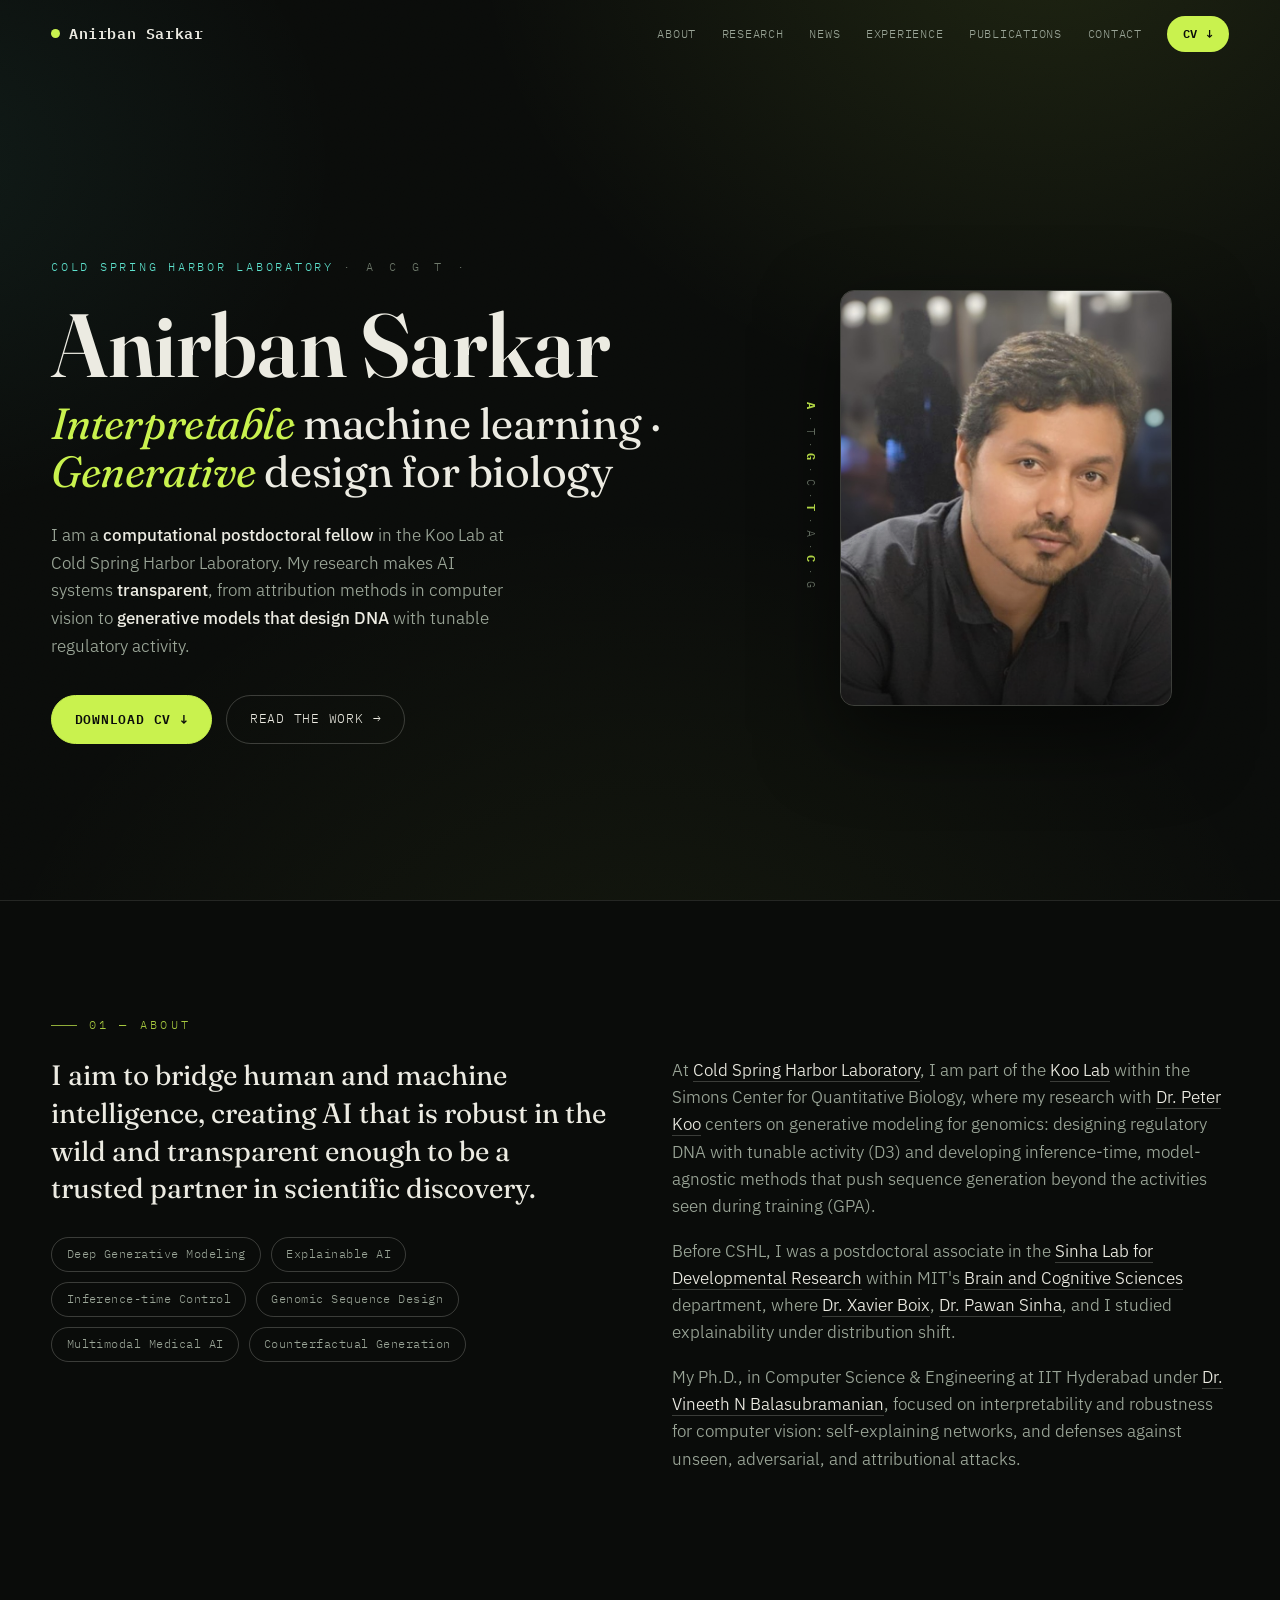
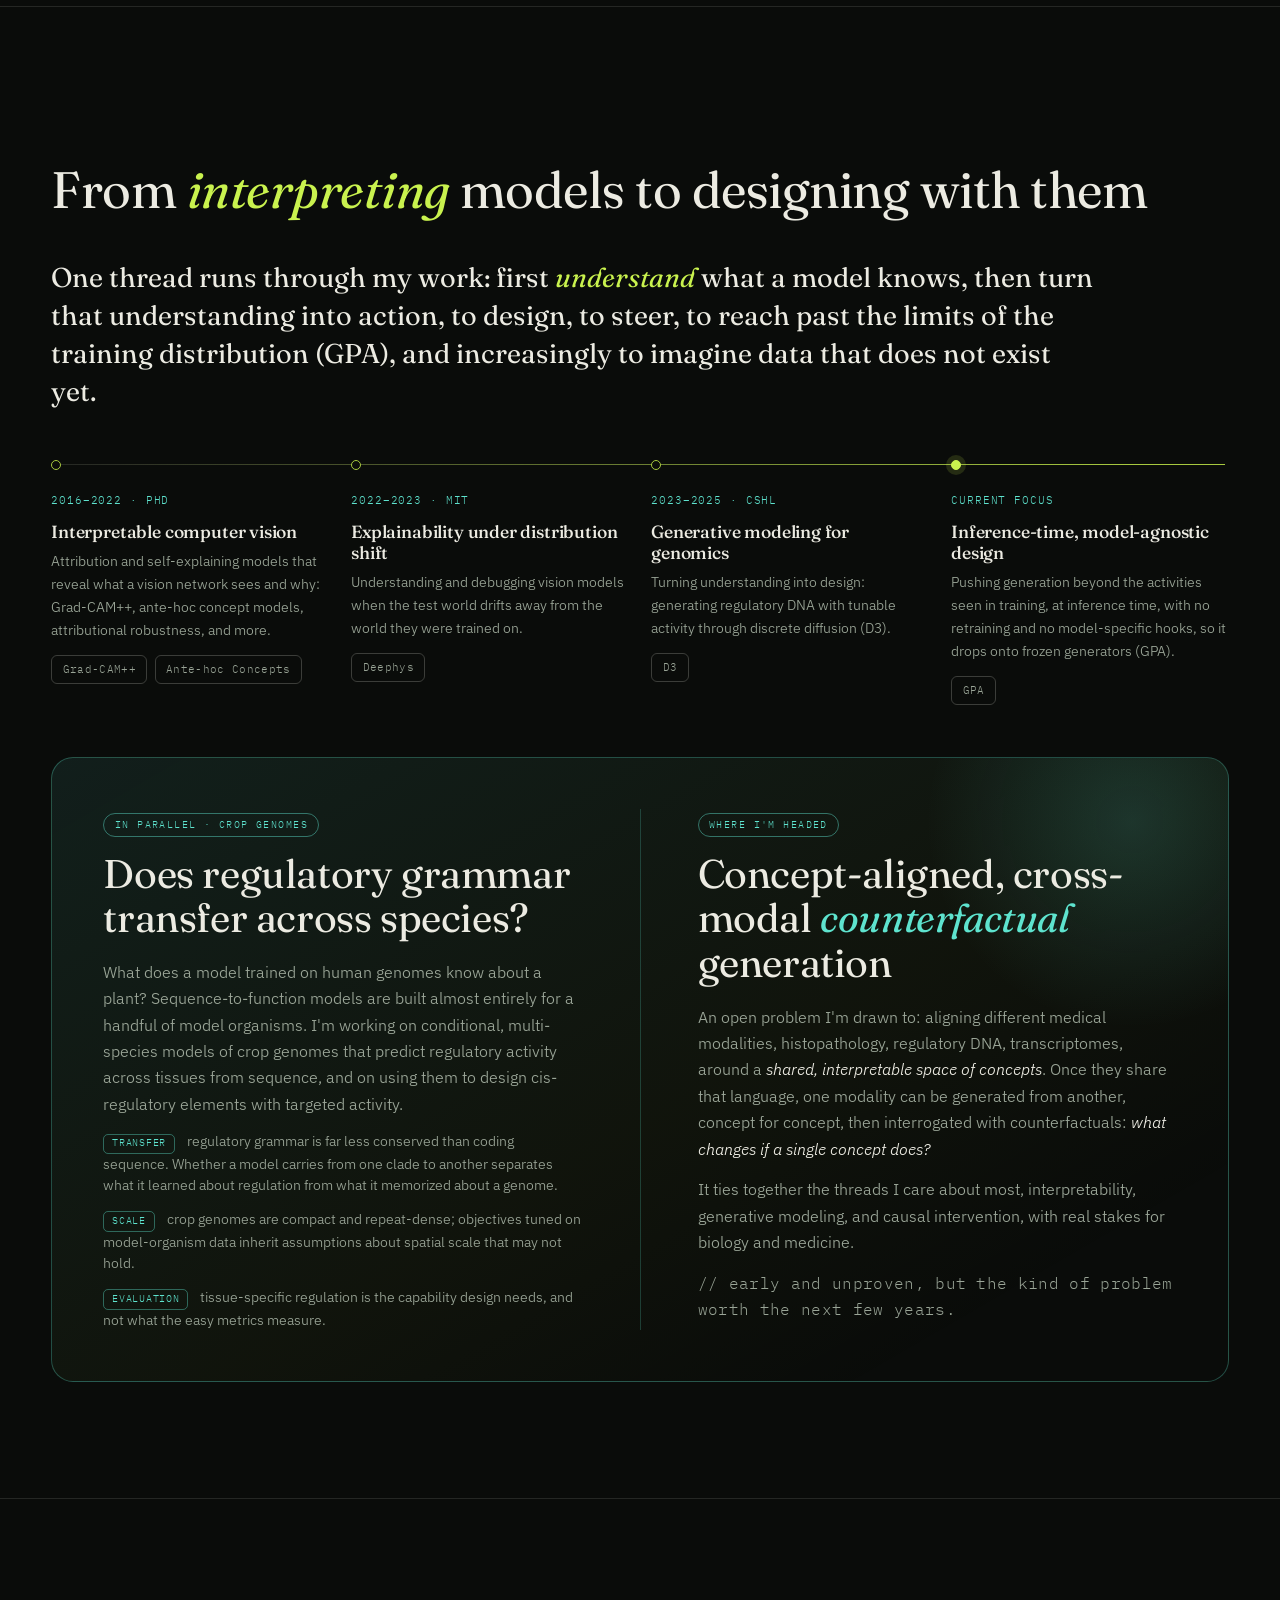
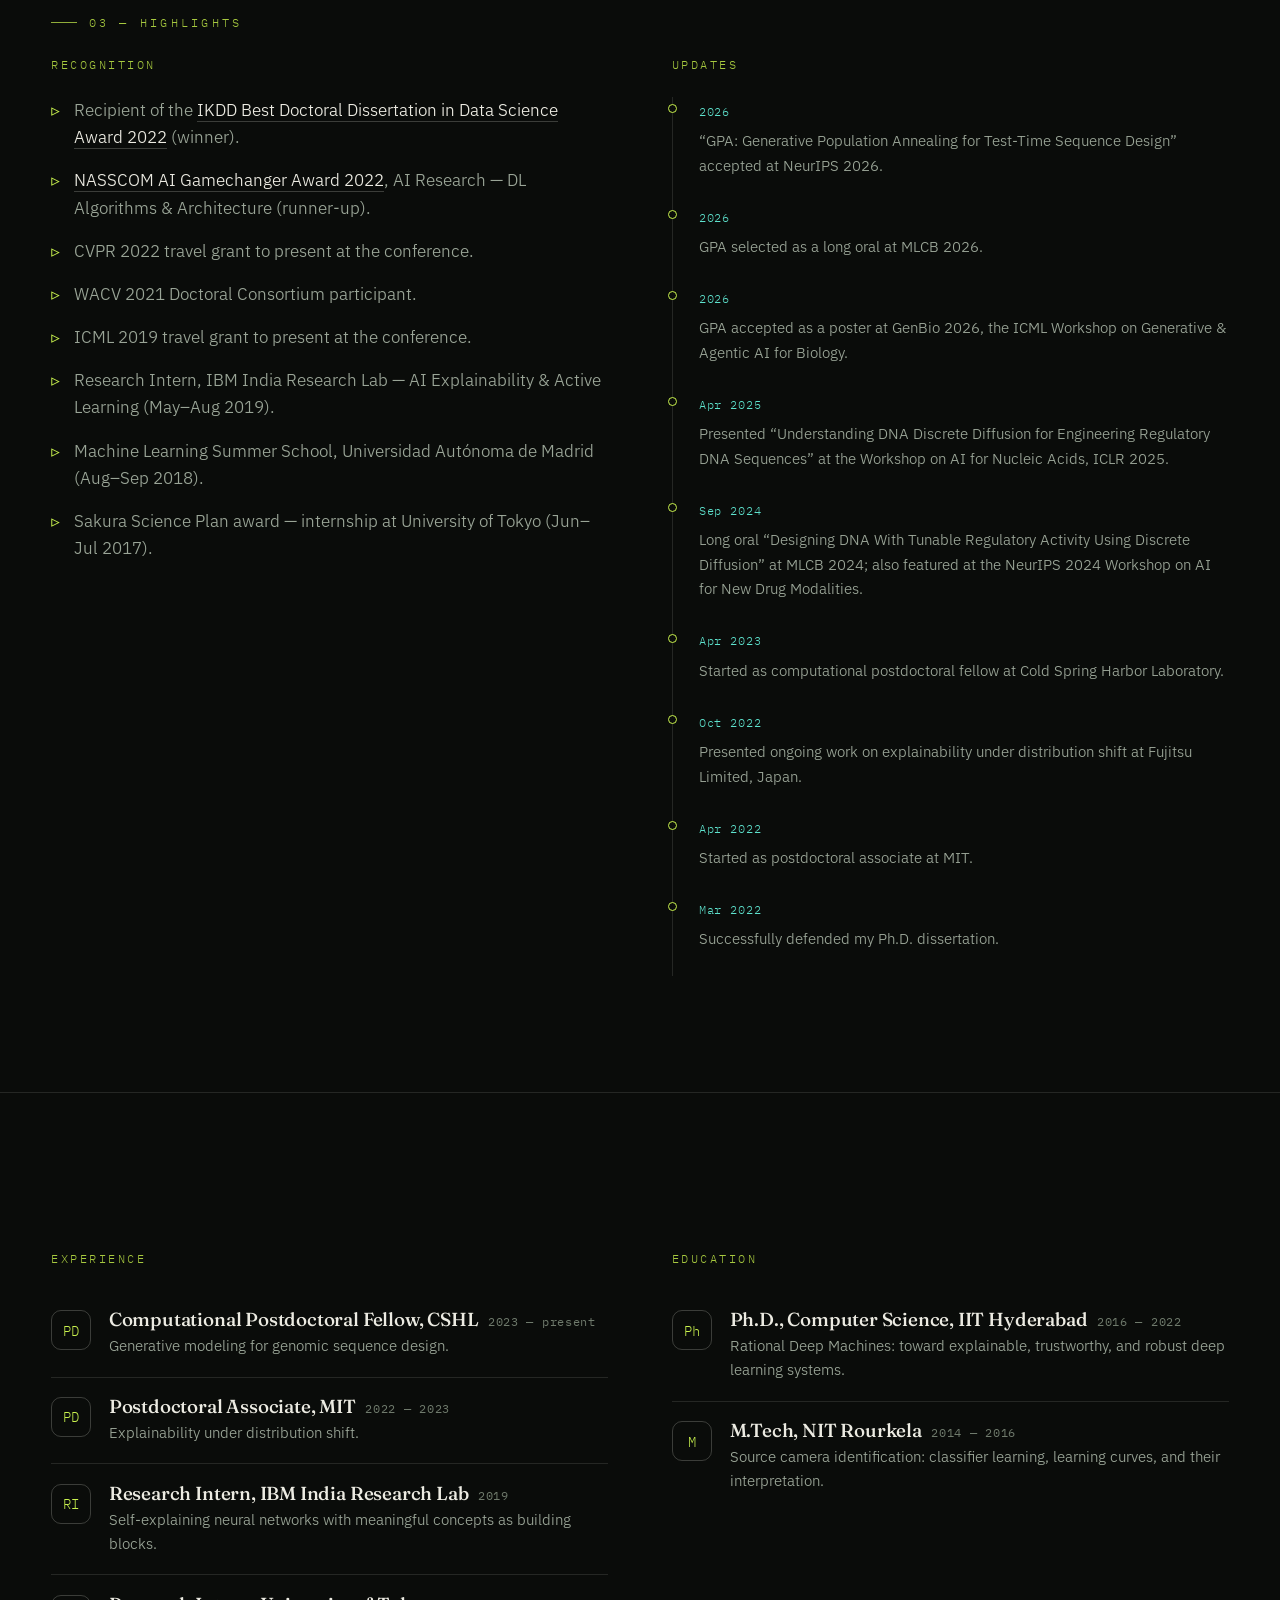
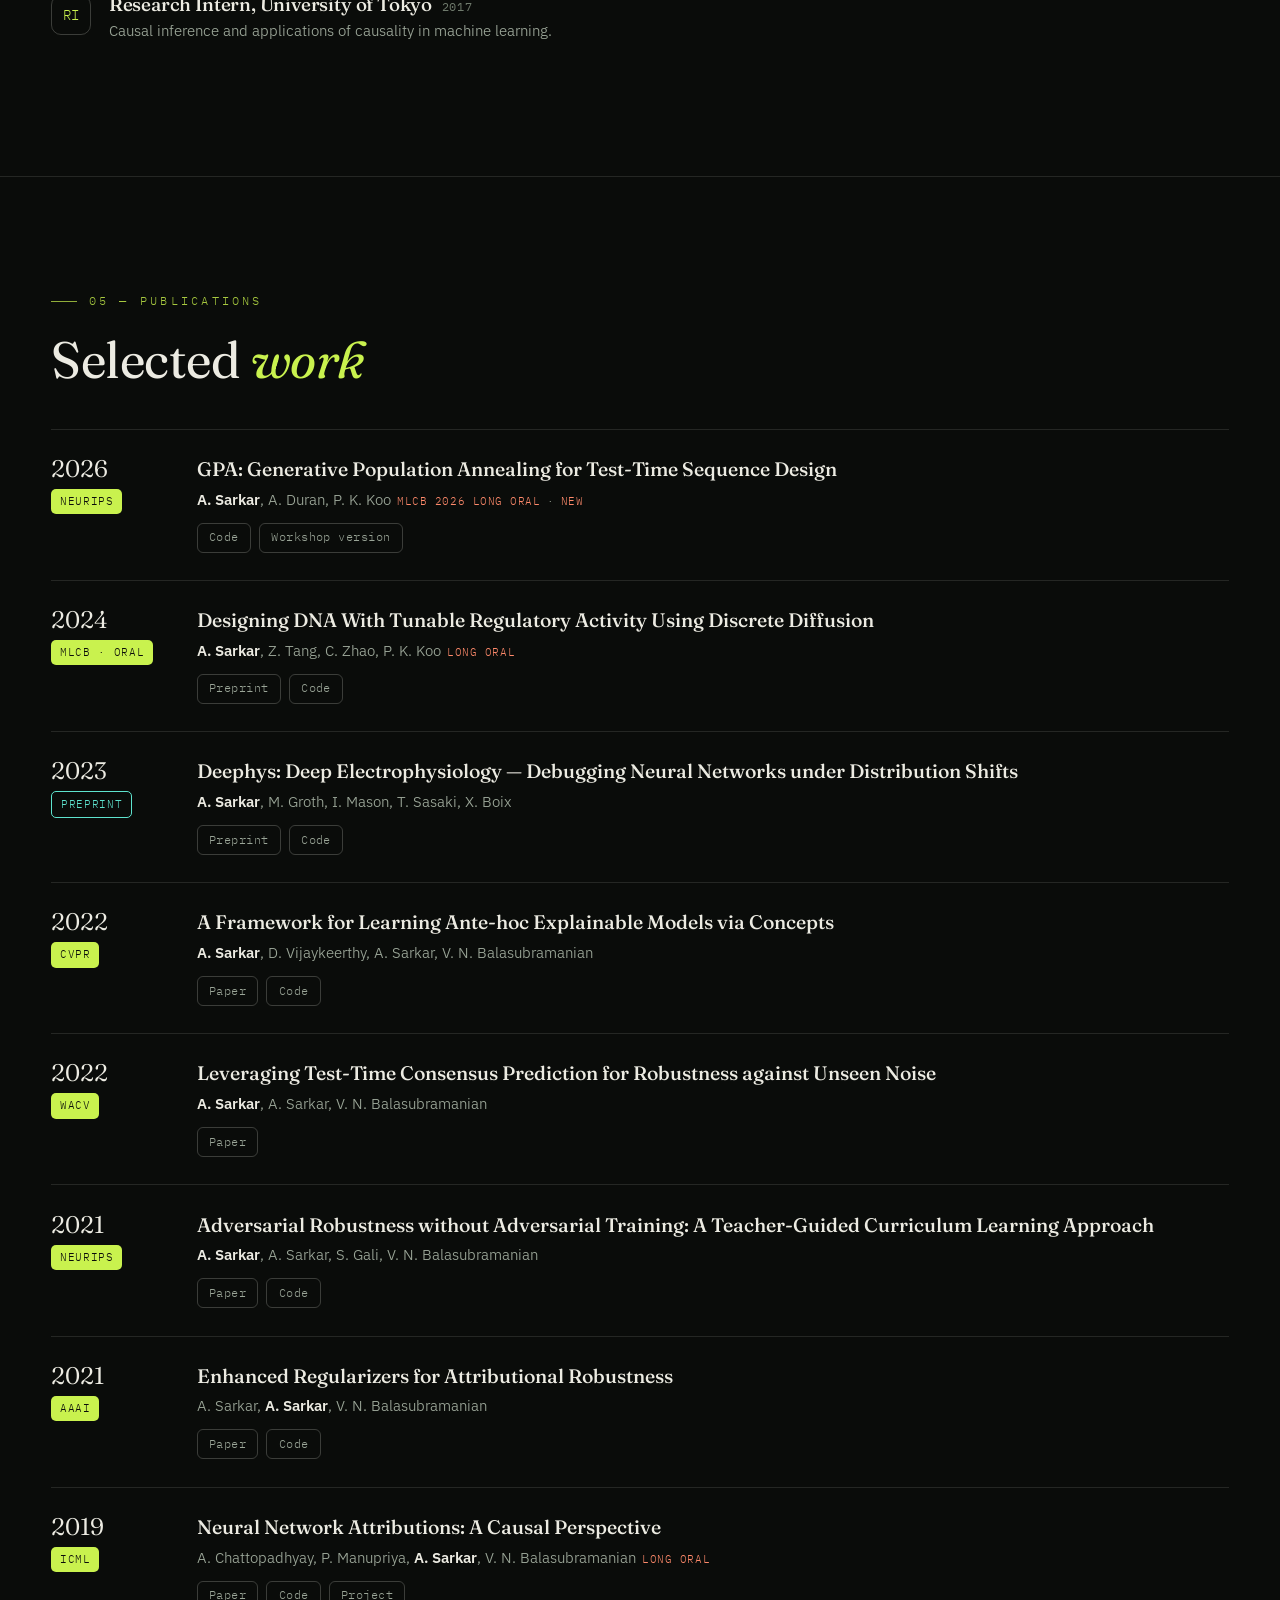
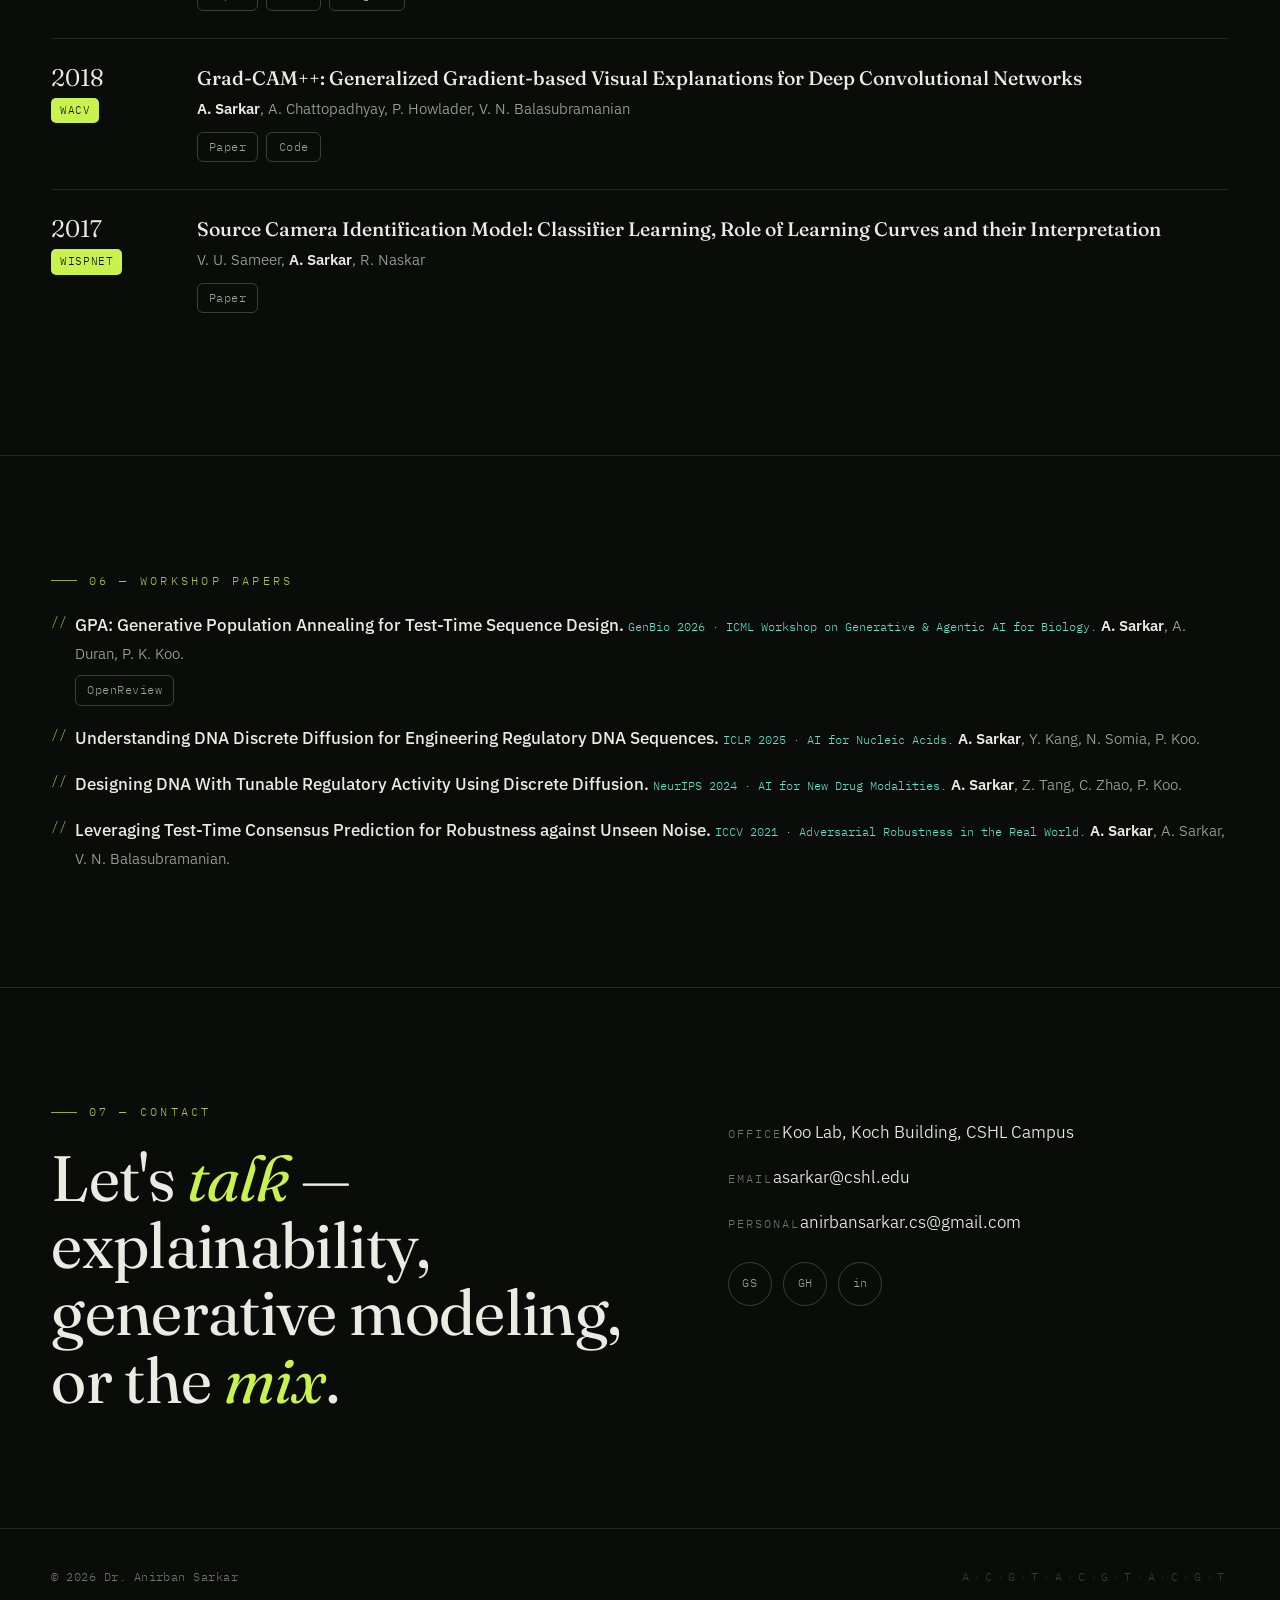
==== commit 65ad77c2: "Give GPA's MLCB oral its own Updates entry Each venue reads as a distinct milestone rather than one " ====
--- a/index.html
+++ b/index.html
@@ -244,7 +244,8 @@
         <p class="card-h">Updates</p>
         <ul class="timeline">
           <li><span class="when">2026</span><p>“GPA: Generative Population Annealing for Test-Time Sequence Design” accepted at NeurIPS 2026.</p></li>
-          <li><span class="when">2026</span><p>GPA selected as a long oral at MLCB 2026, and earlier accepted as a poster at GenBio 2026, the ICML Workshop on Generative &amp; Agentic AI for Biology.</p></li>
+          <li><span class="when">2026</span><p>GPA selected as a long oral at MLCB 2026.</p></li>
+          <li><span class="when">2026</span><p>GPA accepted as a poster at GenBio 2026, the ICML Workshop on Generative &amp; Agentic AI for Biology.</p></li>
           <li><span class="when">Apr 2025</span><p>Presented “Understanding DNA Discrete Diffusion for Engineering Regulatory DNA Sequences” at the Workshop on AI for Nucleic Acids, ICLR 2025.</p></li>
           <li><span class="when">Sep 2024</span><p>Long oral “Designing DNA With Tunable Regulatory Activity Using Discrete Diffusion” at MLCB 2024; also featured at the NeurIPS 2024 Workshop on AI for New Drug Modalities.</p></li>
           <li><span class="when">Apr 2023</span><p>Started as computational postdoctoral fellow at Cold Spring Harbor Laboratory.</p></li>
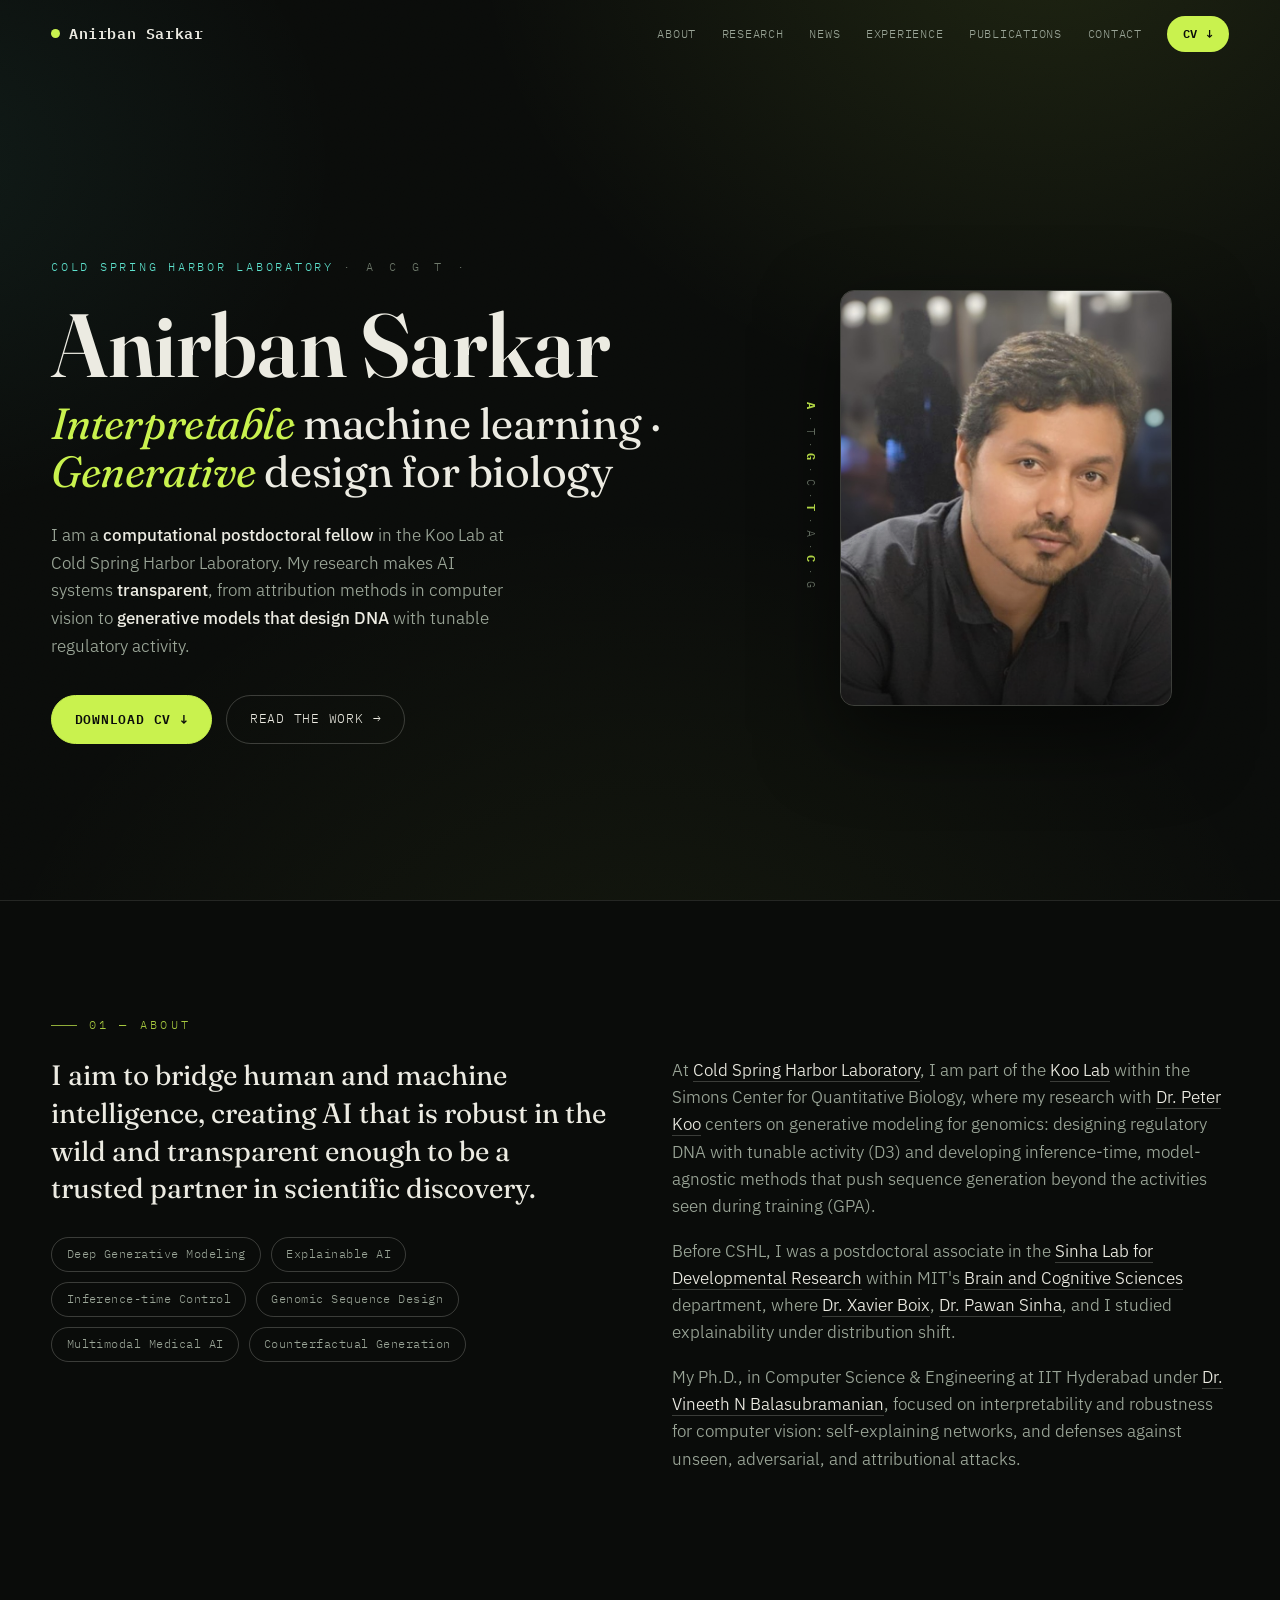
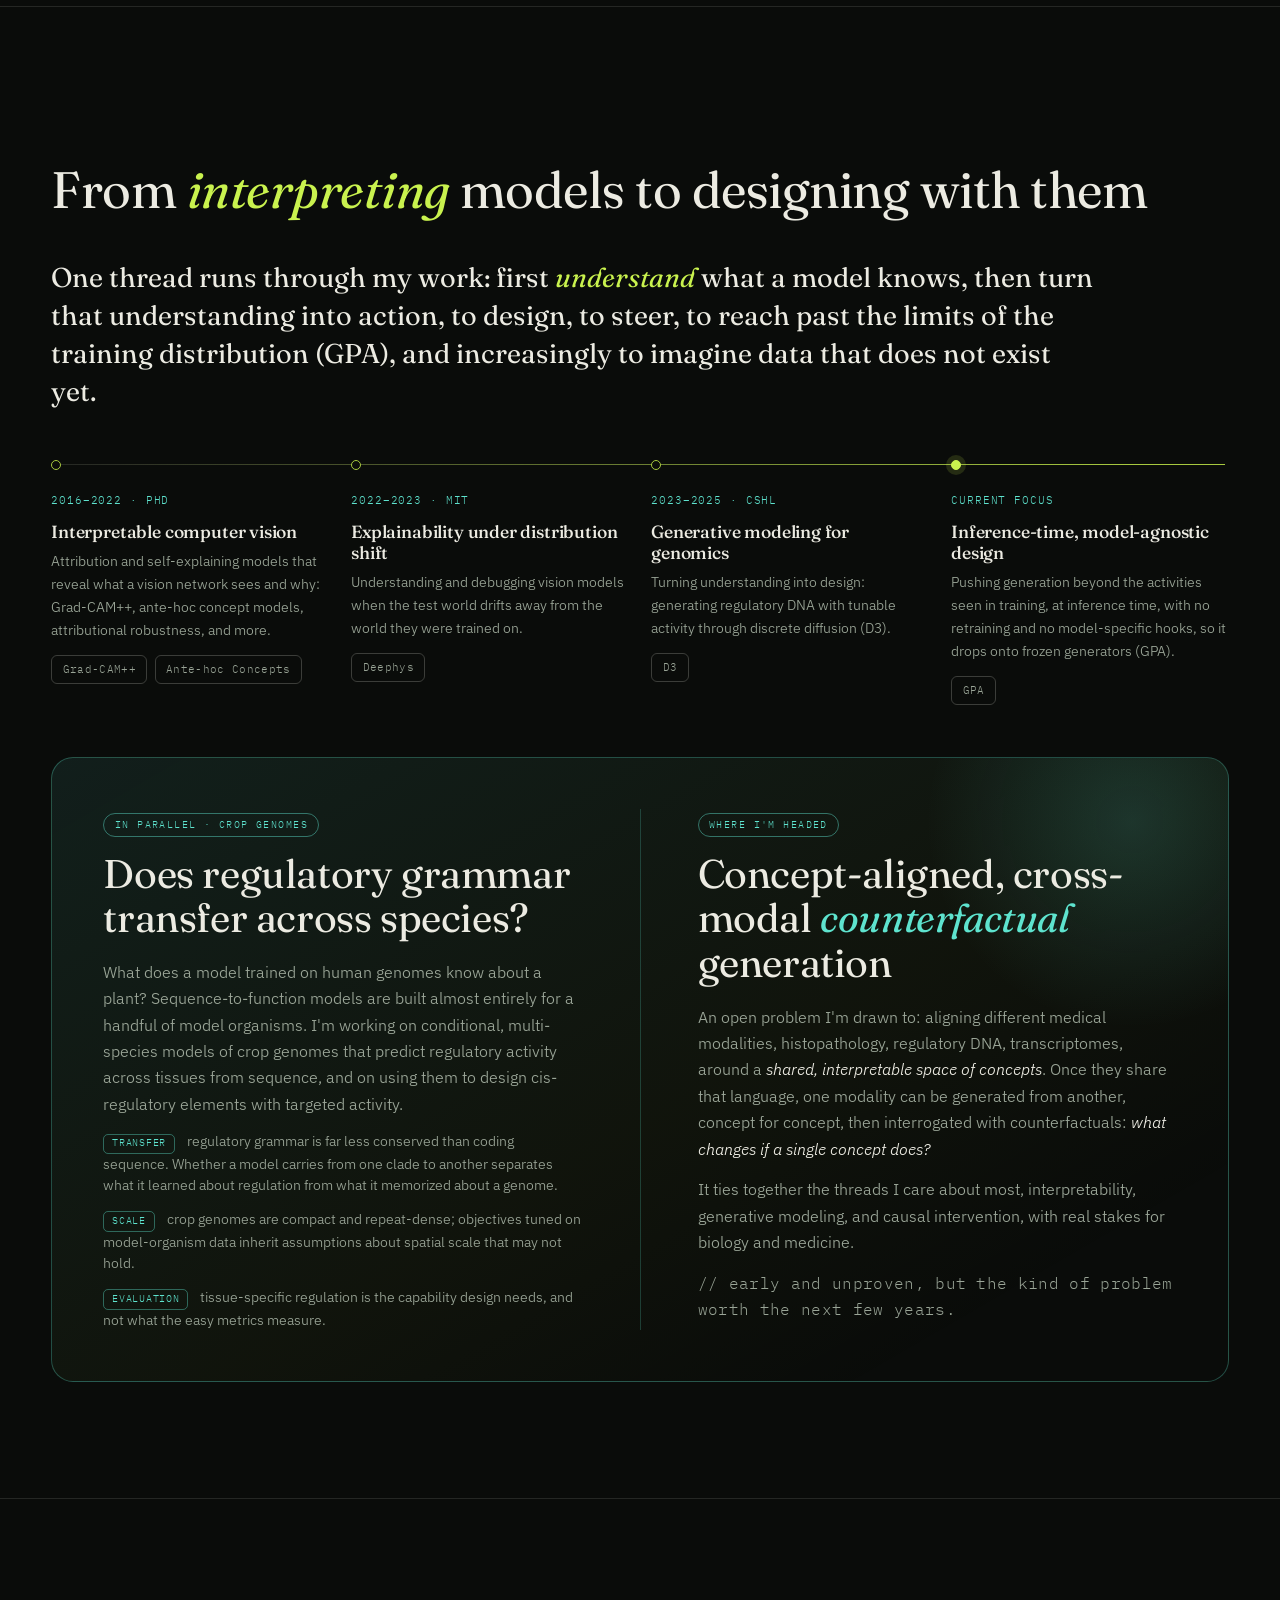
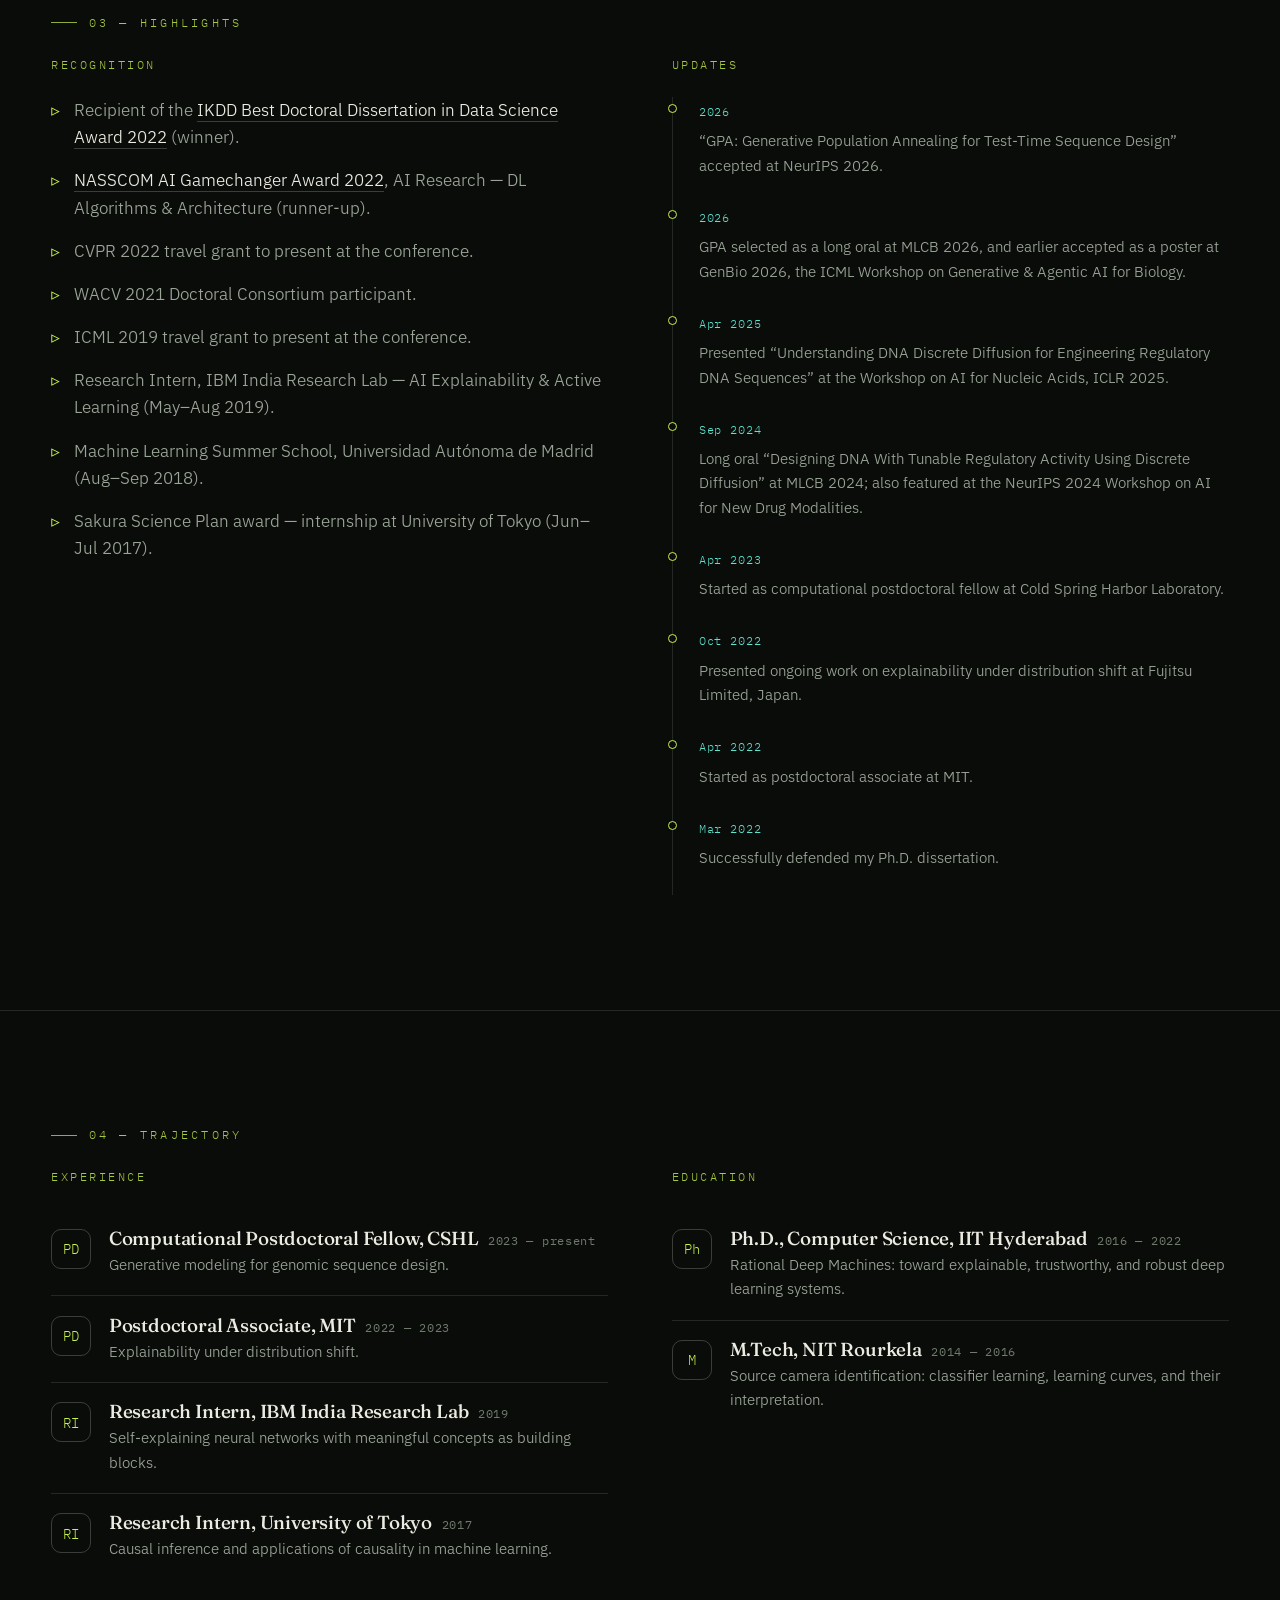
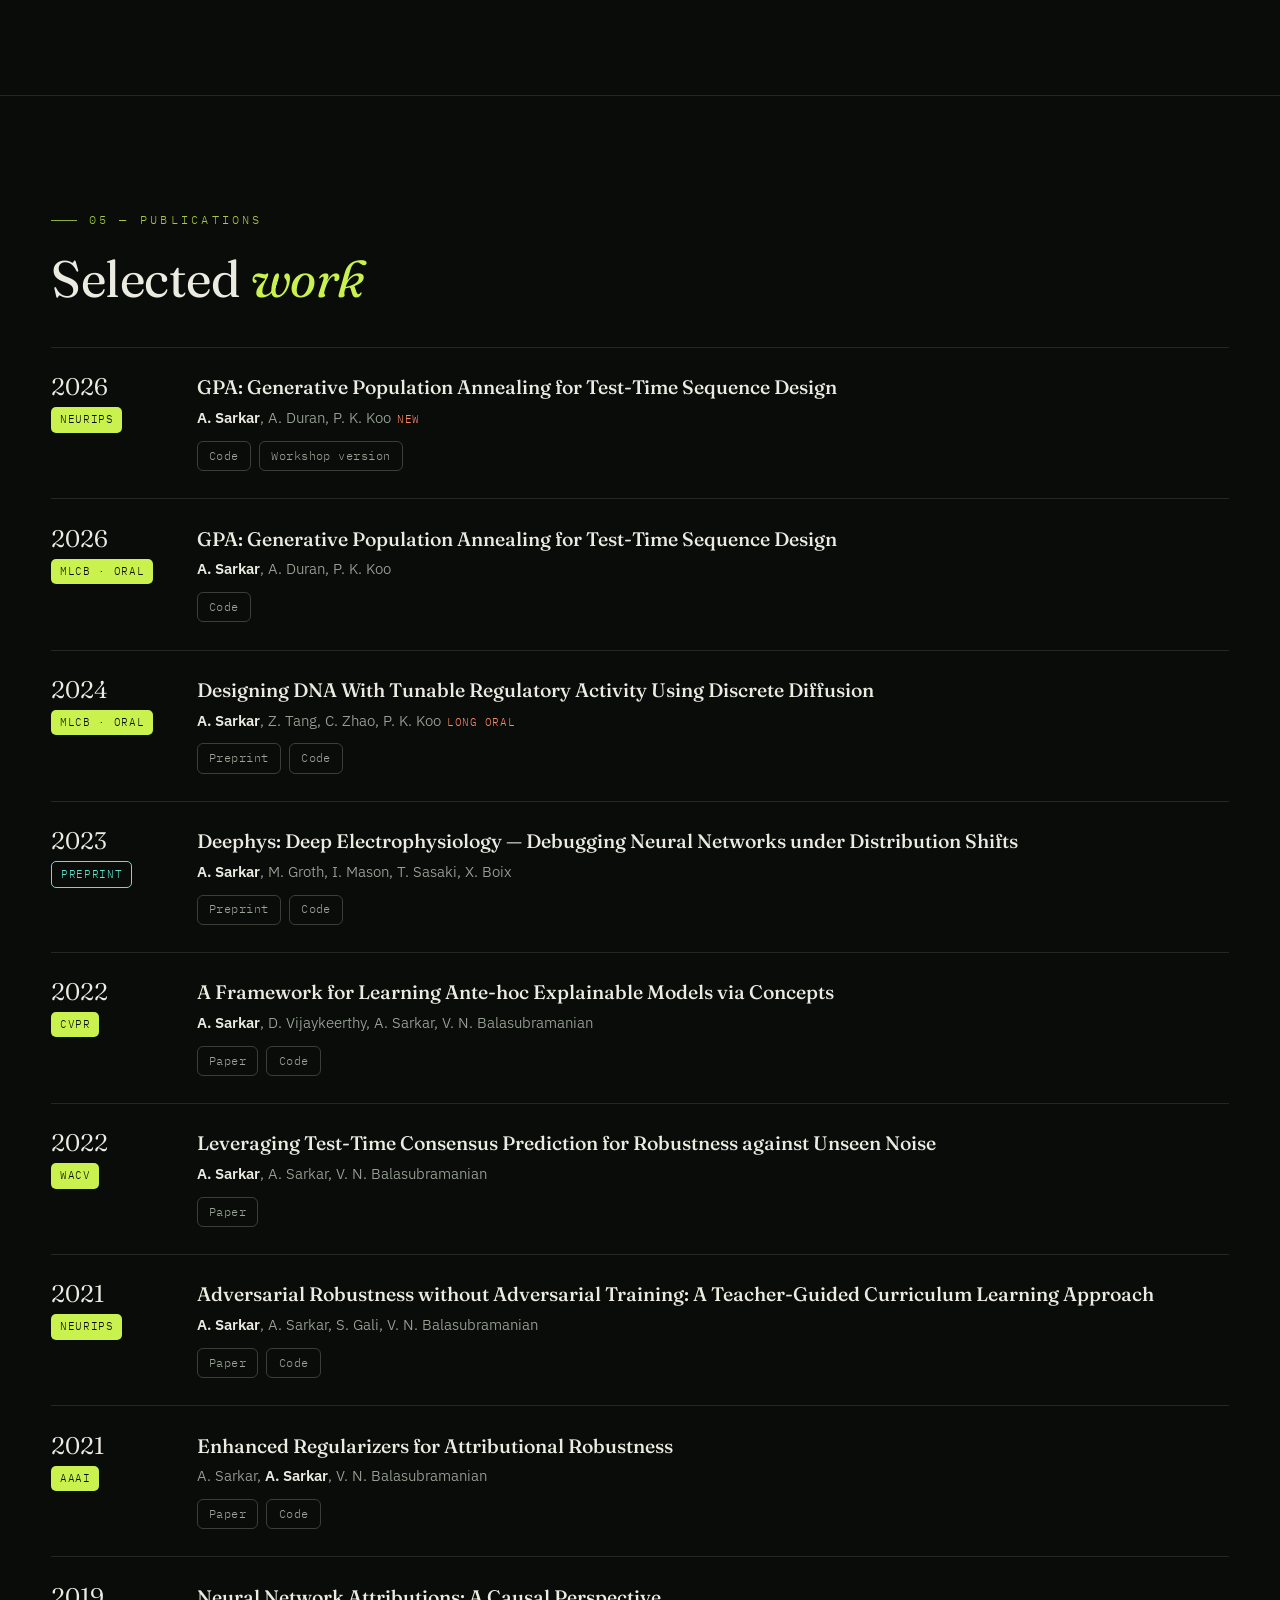
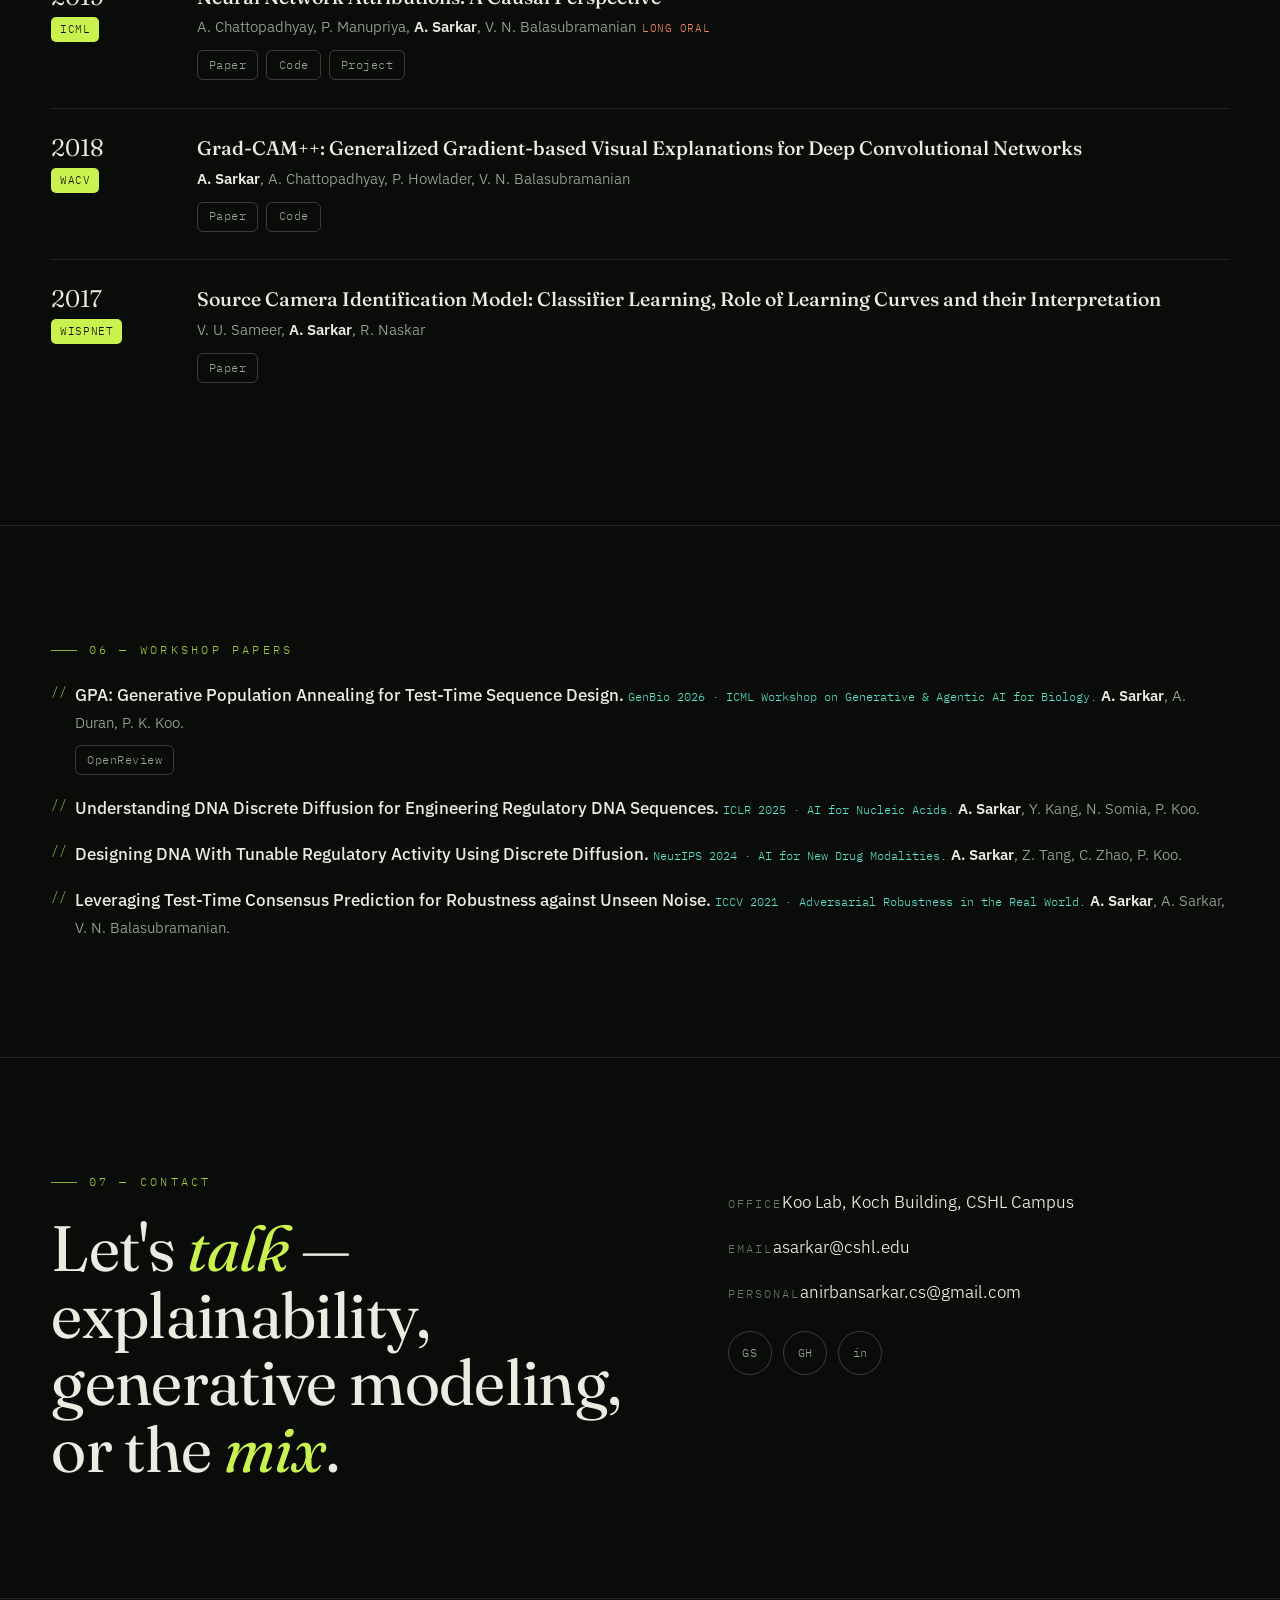
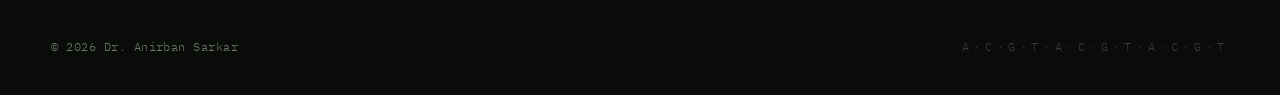
==== commit 9759e801: "List GPA's MLCB oral as its own Selected work entry The two venues belong side by side in the public" ====
--- a/index.html
+++ b/index.html
@@ -244,8 +244,7 @@
         <p class="card-h">Updates</p>
         <ul class="timeline">
           <li><span class="when">2026</span><p>“GPA: Generative Population Annealing for Test-Time Sequence Design” accepted at NeurIPS 2026.</p></li>
-          <li><span class="when">2026</span><p>GPA selected as a long oral at MLCB 2026.</p></li>
-          <li><span class="when">2026</span><p>GPA accepted as a poster at GenBio 2026, the ICML Workshop on Generative &amp; Agentic AI for Biology.</p></li>
+          <li><span class="when">2026</span><p>GPA selected as a long oral at MLCB 2026, and earlier accepted as a poster at GenBio 2026, the ICML Workshop on Generative &amp; Agentic AI for Biology.</p></li>
           <li><span class="when">Apr 2025</span><p>Presented “Understanding DNA Discrete Diffusion for Engineering Regulatory DNA Sequences” at the Workshop on AI for Nucleic Acids, ICLR 2025.</p></li>
           <li><span class="when">Sep 2024</span><p>Long oral “Designing DNA With Tunable Regulatory Activity Using Discrete Diffusion” at MLCB 2024; also featured at the NeurIPS 2024 Workshop on AI for New Drug Modalities.</p></li>
           <li><span class="when">Apr 2023</span><p>Started as computational postdoctoral fellow at Cold Spring Harbor Laboratory.</p></li>
@@ -302,10 +301,21 @@
         <div class="pub-meta"><span class="pub-year">2026</span><span class="venue">NeurIPS</span></div>
         <div>
           <p class="pub-title">GPA: Generative Population Annealing for Test-Time Sequence Design</p>
-          <p class="pub-authors"><span class="me">A. Sarkar</span>, A. Duran, P. K. Koo<span class="pub-tag">MLCB 2026 long oral</span><span class="pub-tag">new</span></p>
+          <p class="pub-authors"><span class="me">A. Sarkar</span>, A. Duran, P. K. Koo<span class="pub-tag">new</span></p>
           <div class="pub-links">
             <a href="https://github.com/anirbansarkar-cs/gpa-paper-release" target="_blank" rel="noopener">Code</a>
             <a href="https://openreview.net/forum?id=4JTkToC9Ox" target="_blank" rel="noopener">Workshop version</a>
+          </div>
+        </div>
+      </li>
+
+      <li class="pub reveal">
+        <div class="pub-meta"><span class="pub-year">2026</span><span class="venue">MLCB · Oral</span></div>
+        <div>
+          <p class="pub-title">GPA: Generative Population Annealing for Test-Time Sequence Design</p>
+          <p class="pub-authors"><span class="me">A. Sarkar</span>, A. Duran, P. K. Koo</p>
+          <div class="pub-links">
+            <a href="https://github.com/anirbansarkar-cs/gpa-paper-release" target="_blank" rel="noopener">Code</a>
           </div>
         </div>
       </li>
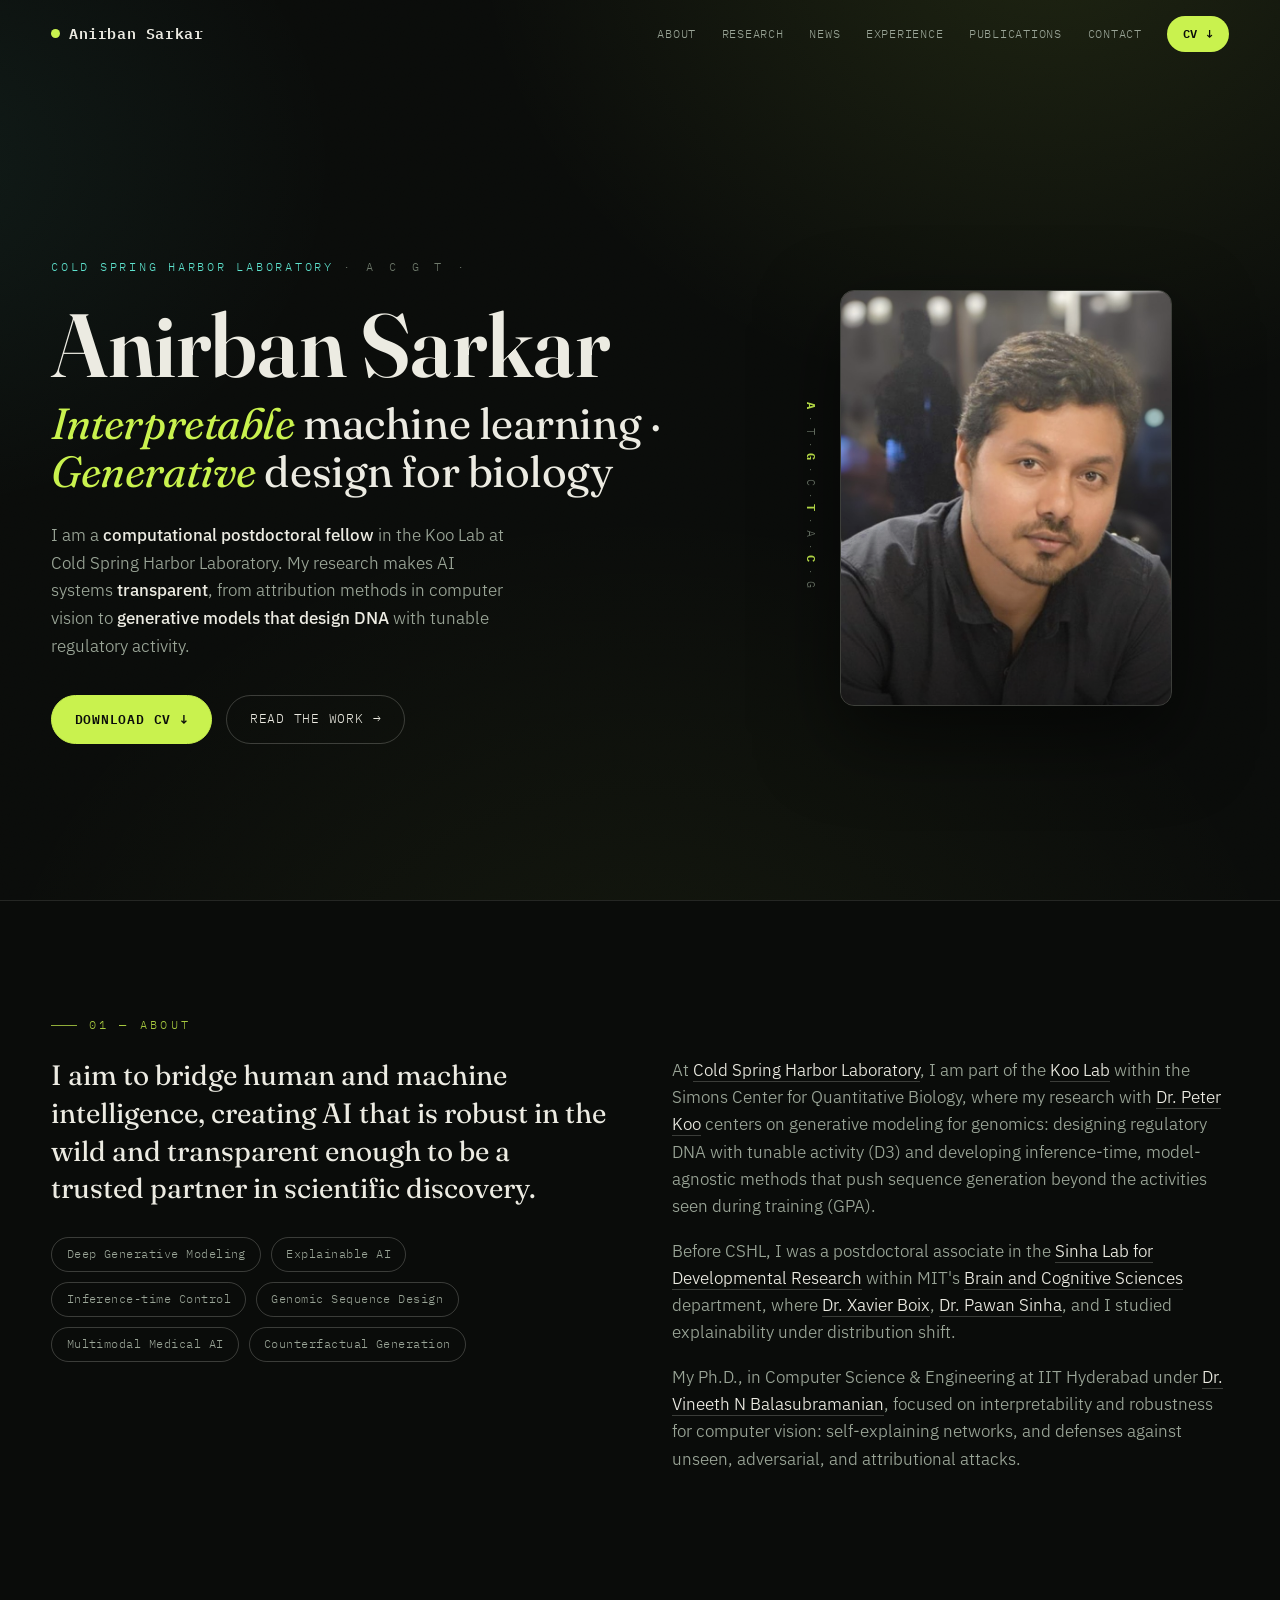
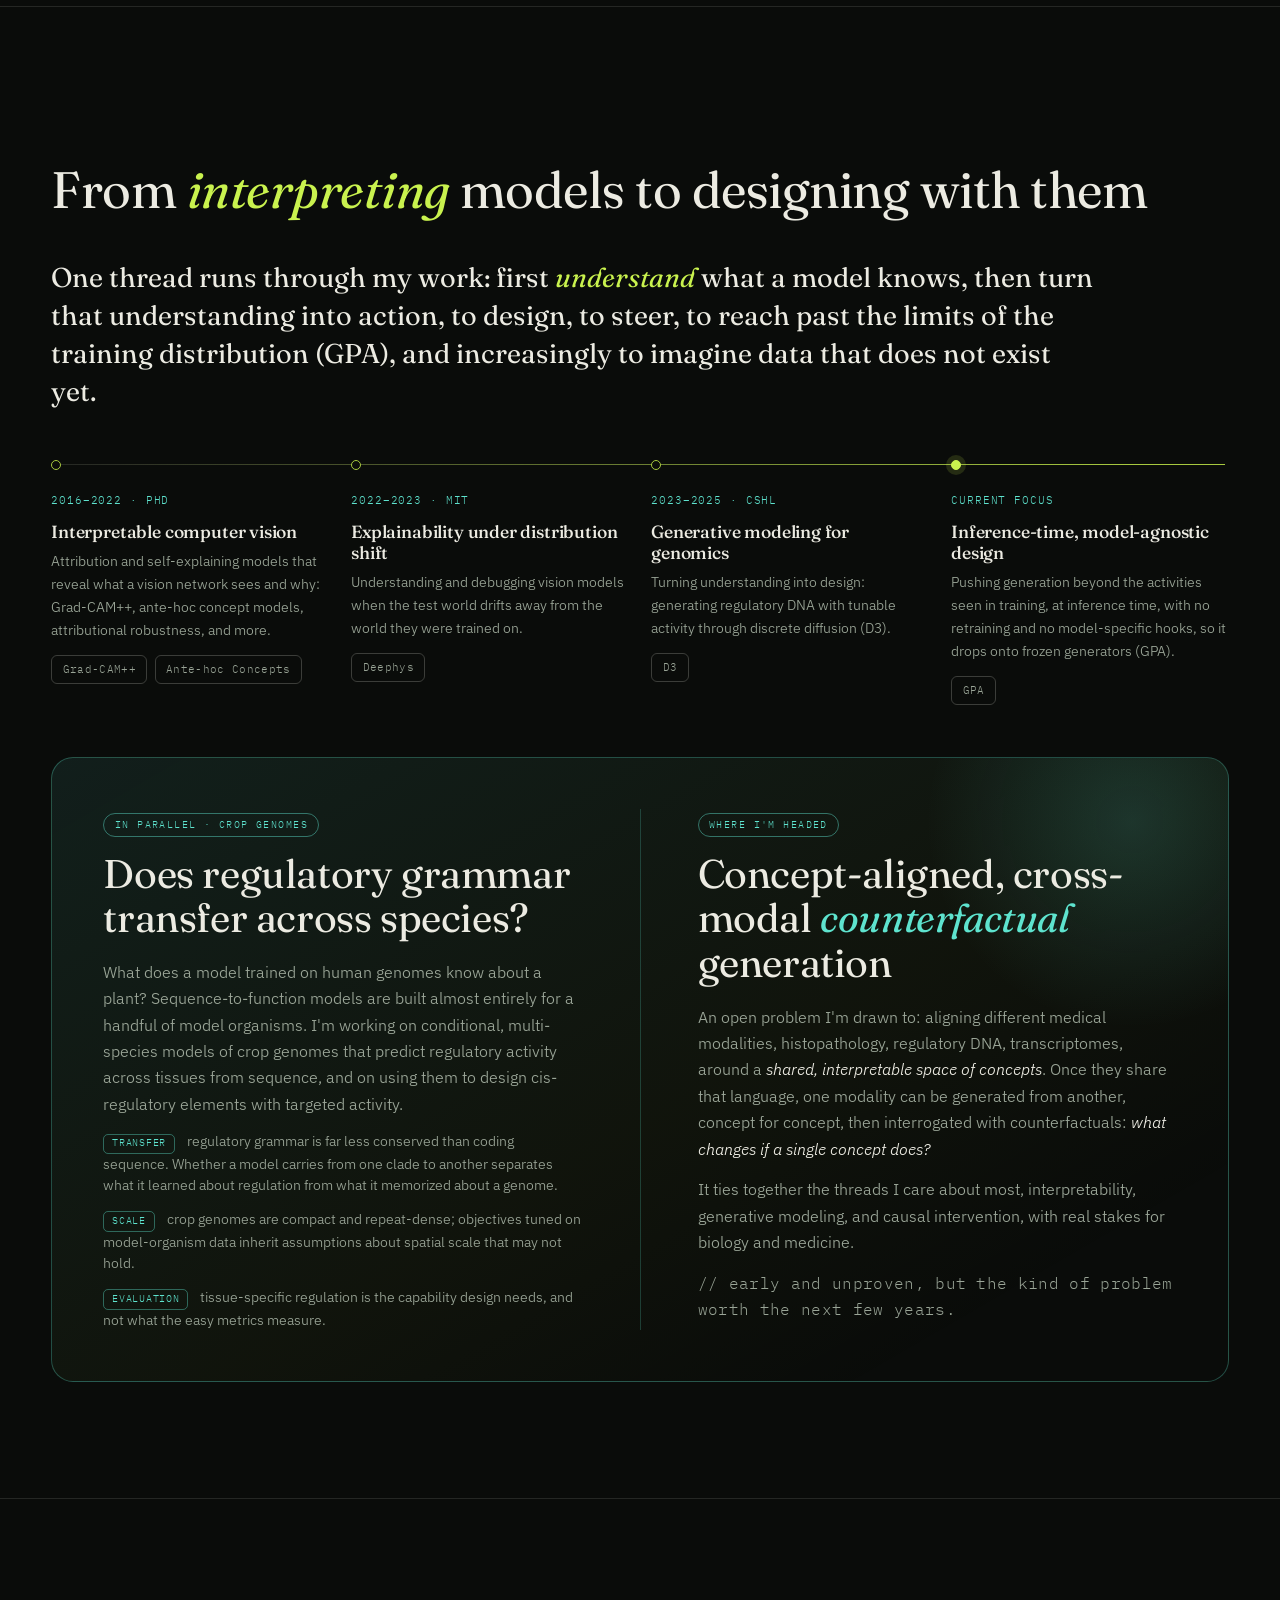
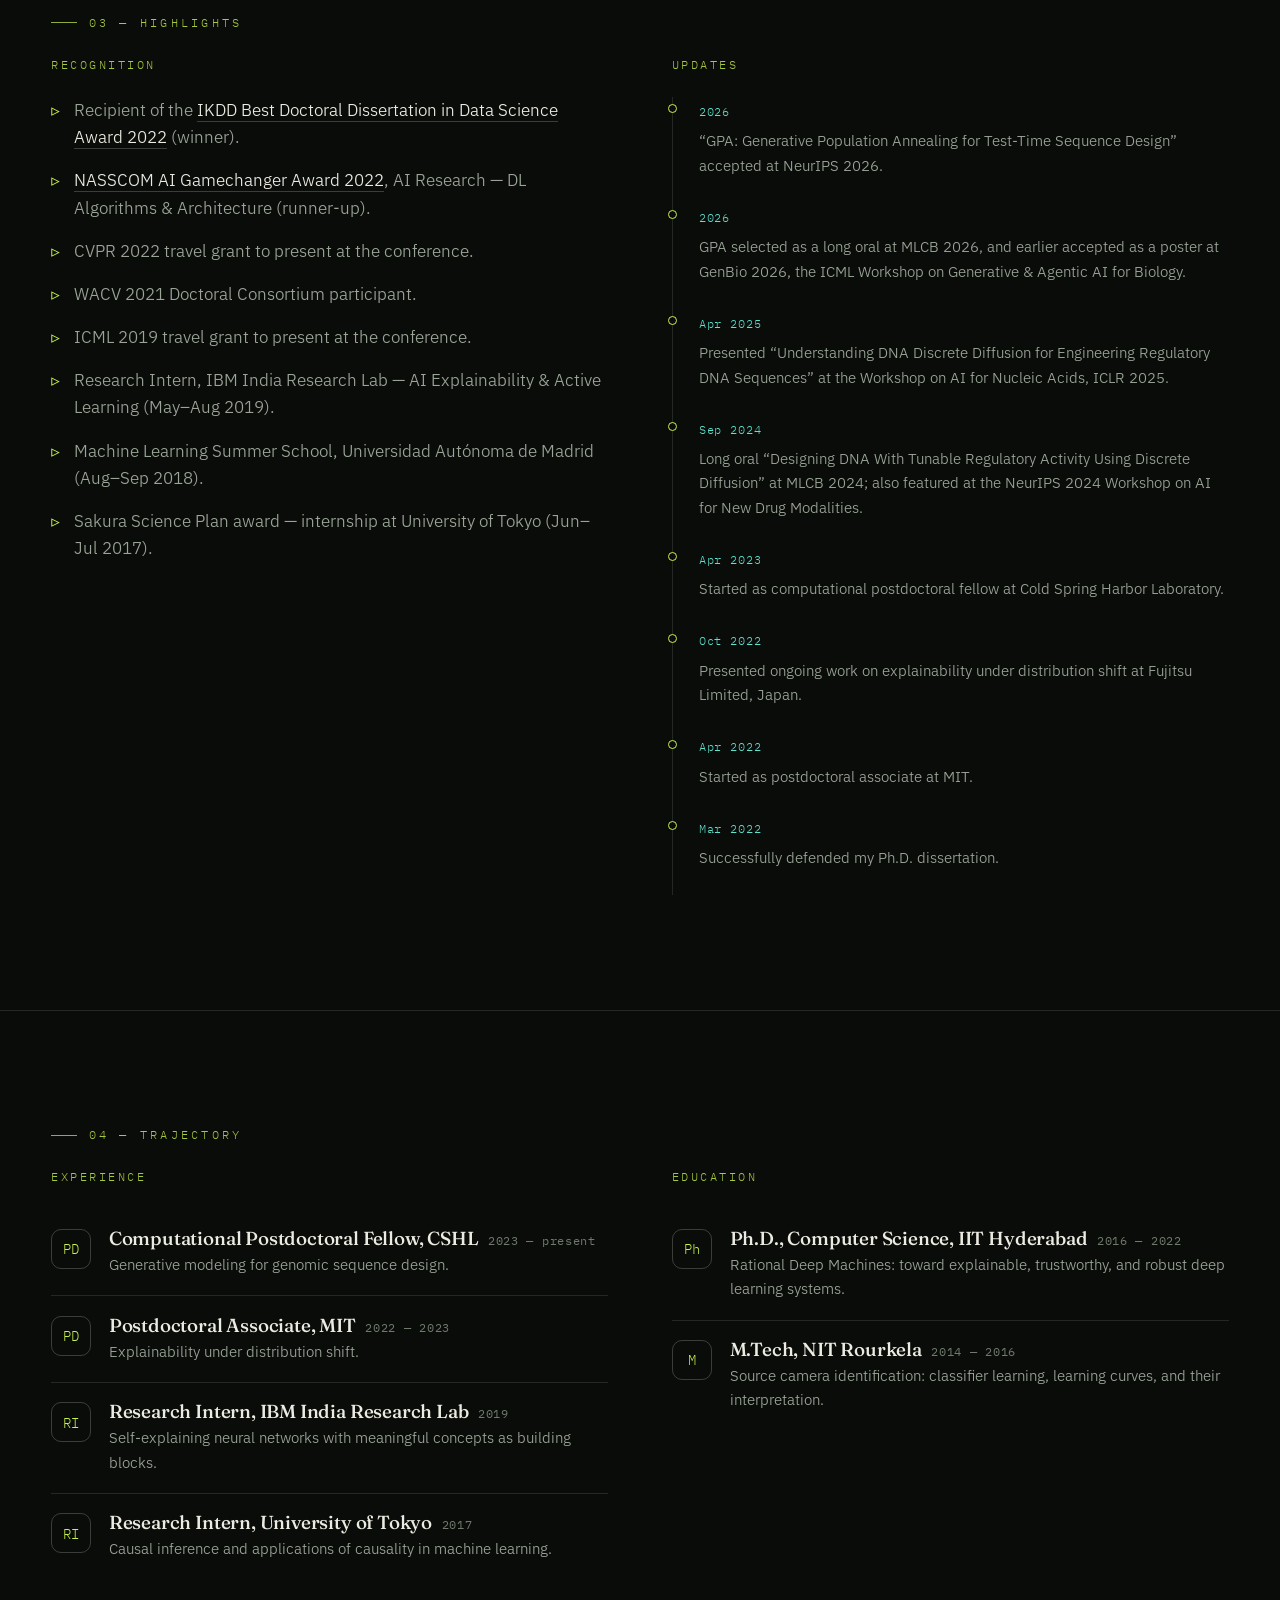
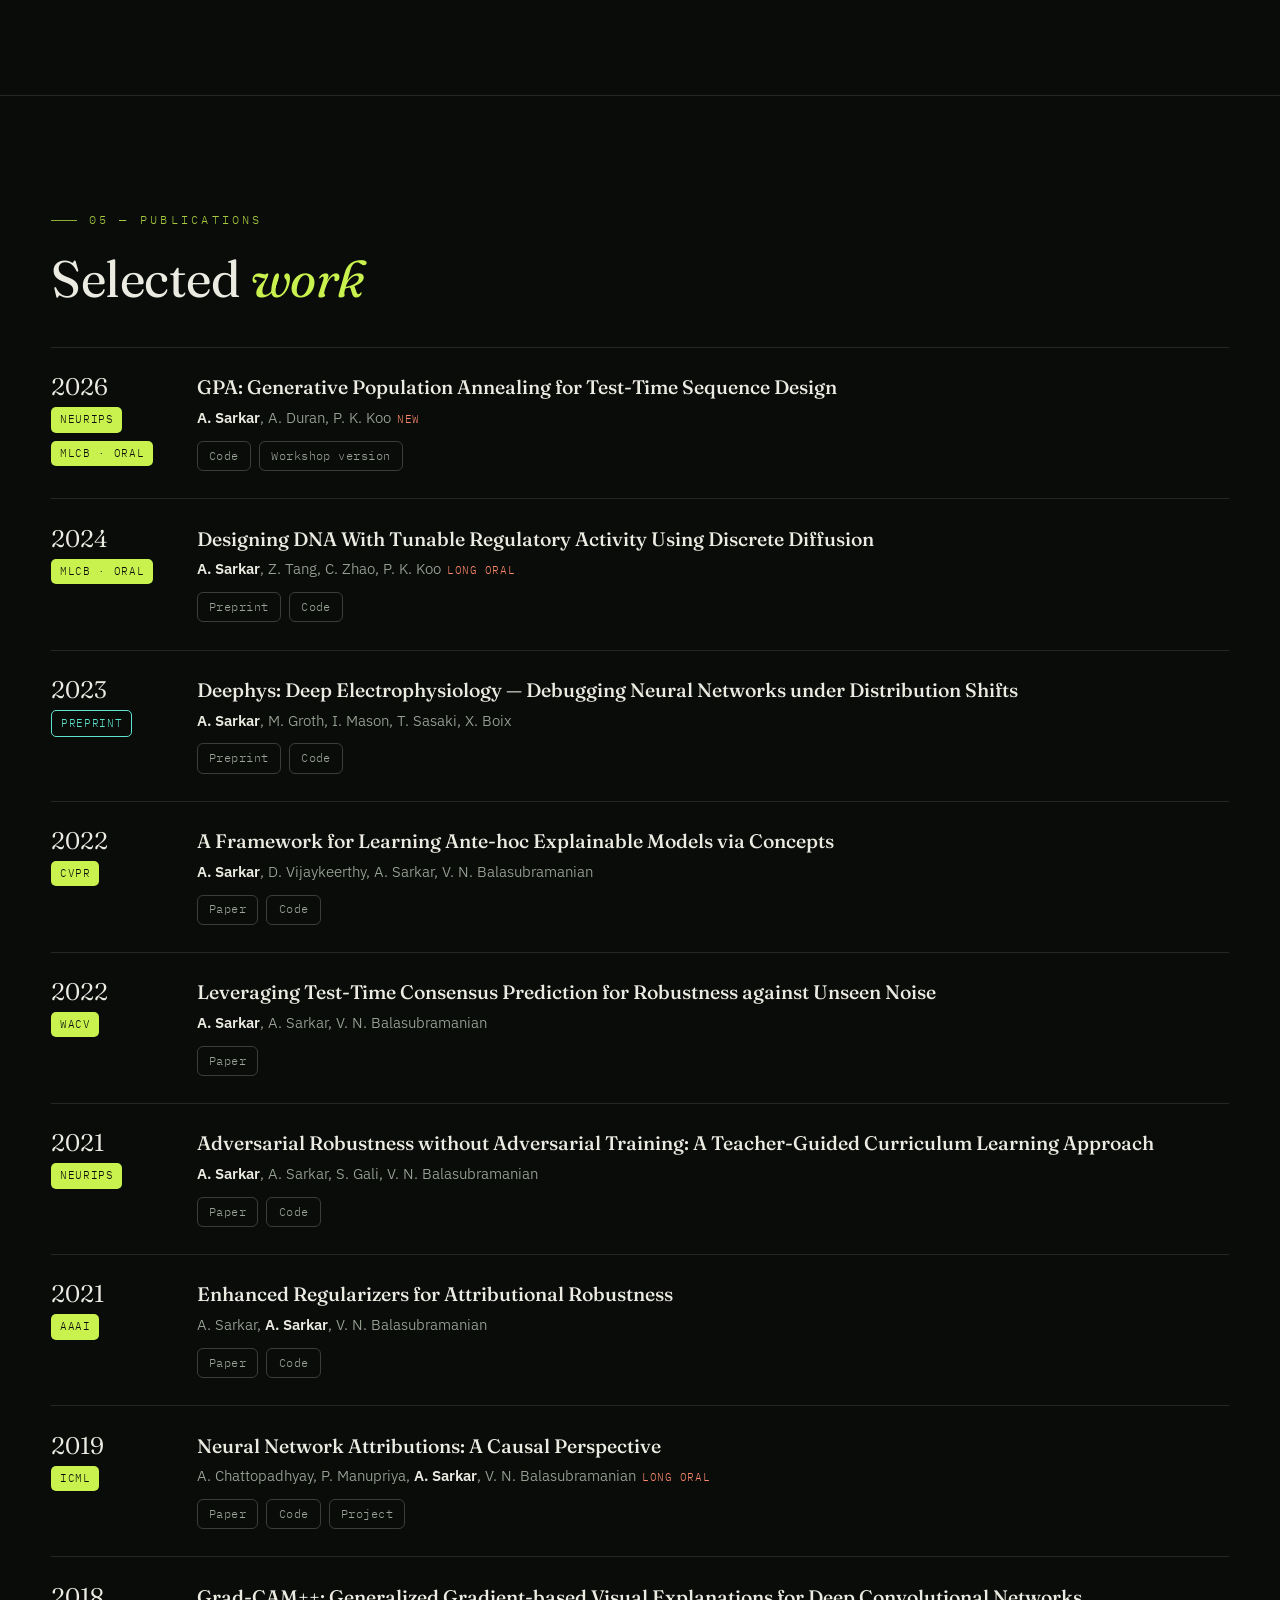
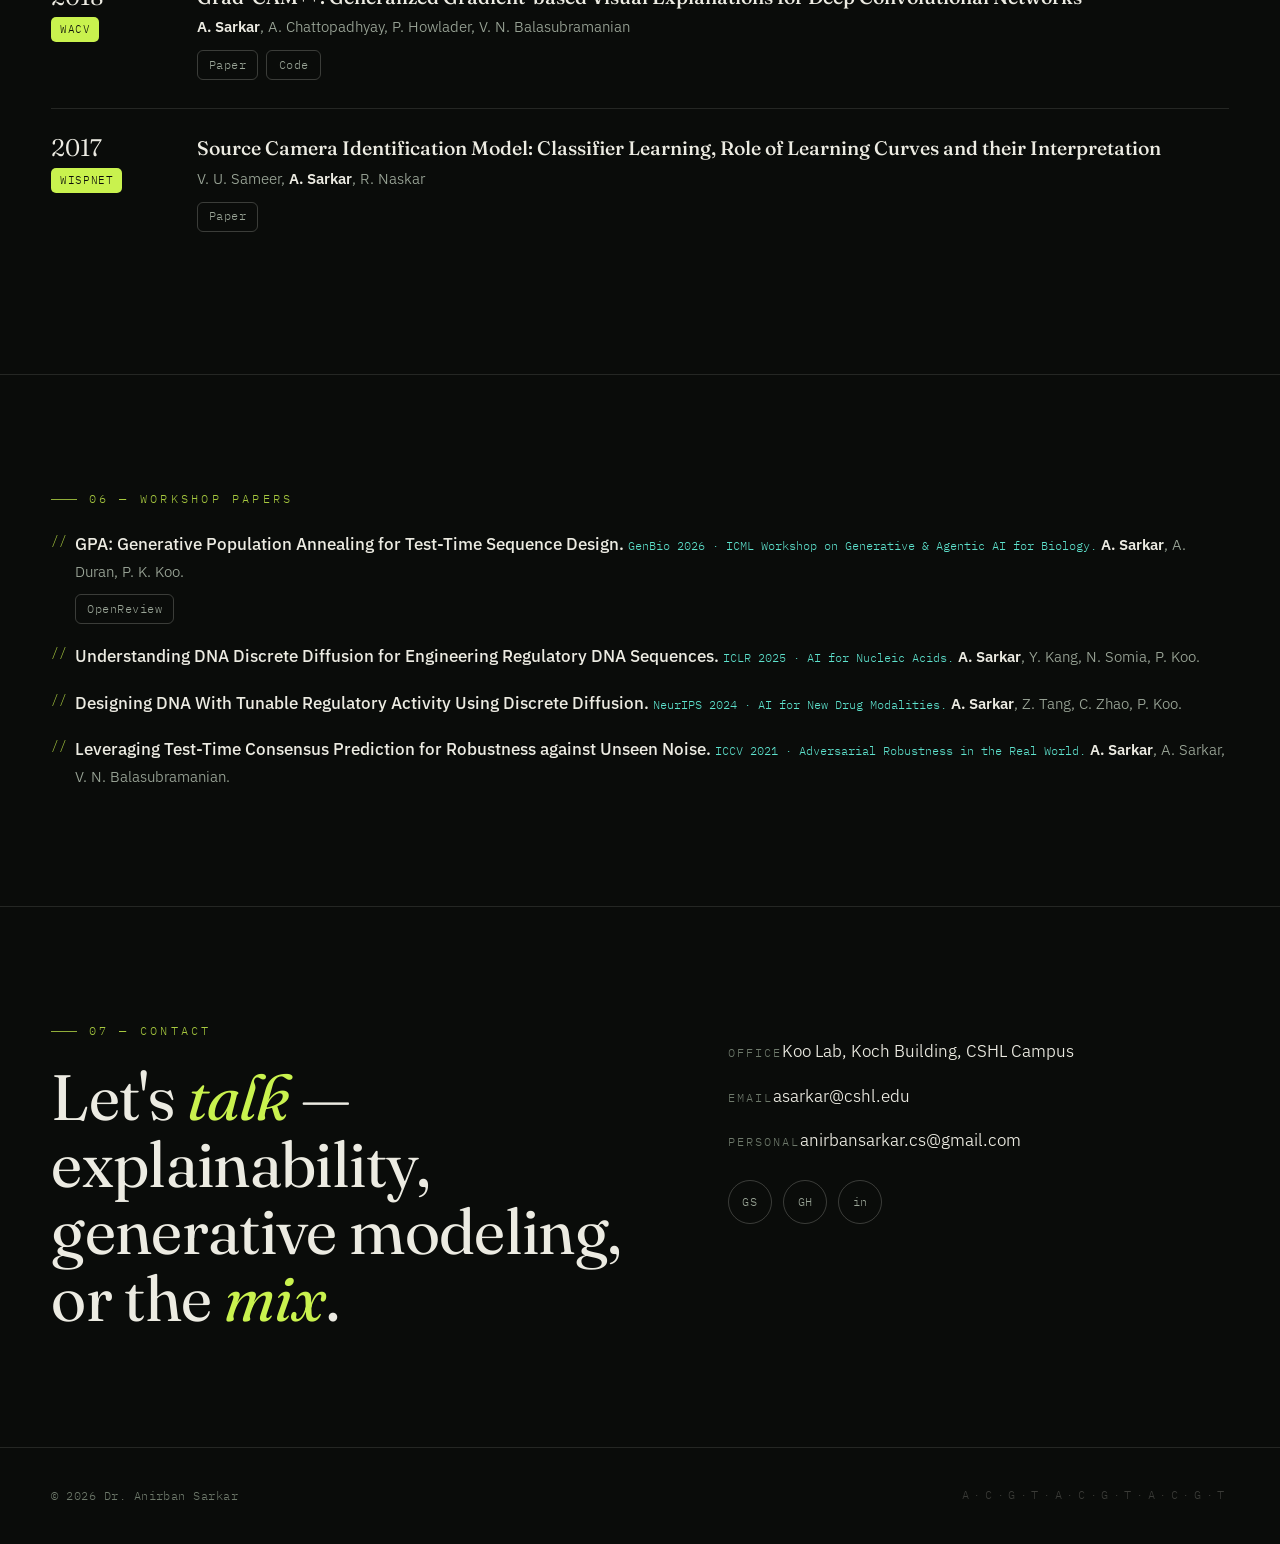
==== commit 924aa971: "Carry both of GPA's 2026 venues on one entry One paper split across two list rows read as two papers" ====
--- a/index.html
+++ b/index.html
@@ -298,24 +298,13 @@
     <ul class="pub-list">
 
       <li class="pub reveal">
-        <div class="pub-meta"><span class="pub-year">2026</span><span class="venue">NeurIPS</span></div>
+        <div class="pub-meta"><span class="pub-year">2026</span><span class="venue">NeurIPS</span><span class="venue">MLCB · Oral</span></div>
         <div>
           <p class="pub-title">GPA: Generative Population Annealing for Test-Time Sequence Design</p>
           <p class="pub-authors"><span class="me">A. Sarkar</span>, A. Duran, P. K. Koo<span class="pub-tag">new</span></p>
           <div class="pub-links">
             <a href="https://github.com/anirbansarkar-cs/gpa-paper-release" target="_blank" rel="noopener">Code</a>
             <a href="https://openreview.net/forum?id=4JTkToC9Ox" target="_blank" rel="noopener">Workshop version</a>
-          </div>
-        </div>
-      </li>
-
-      <li class="pub reveal">
-        <div class="pub-meta"><span class="pub-year">2026</span><span class="venue">MLCB · Oral</span></div>
-        <div>
-          <p class="pub-title">GPA: Generative Population Annealing for Test-Time Sequence Design</p>
-          <p class="pub-authors"><span class="me">A. Sarkar</span>, A. Duran, P. K. Koo</p>
-          <div class="pub-links">
-            <a href="https://github.com/anirbansarkar-cs/gpa-paper-release" target="_blank" rel="noopener">Code</a>
           </div>
         </div>
       </li>
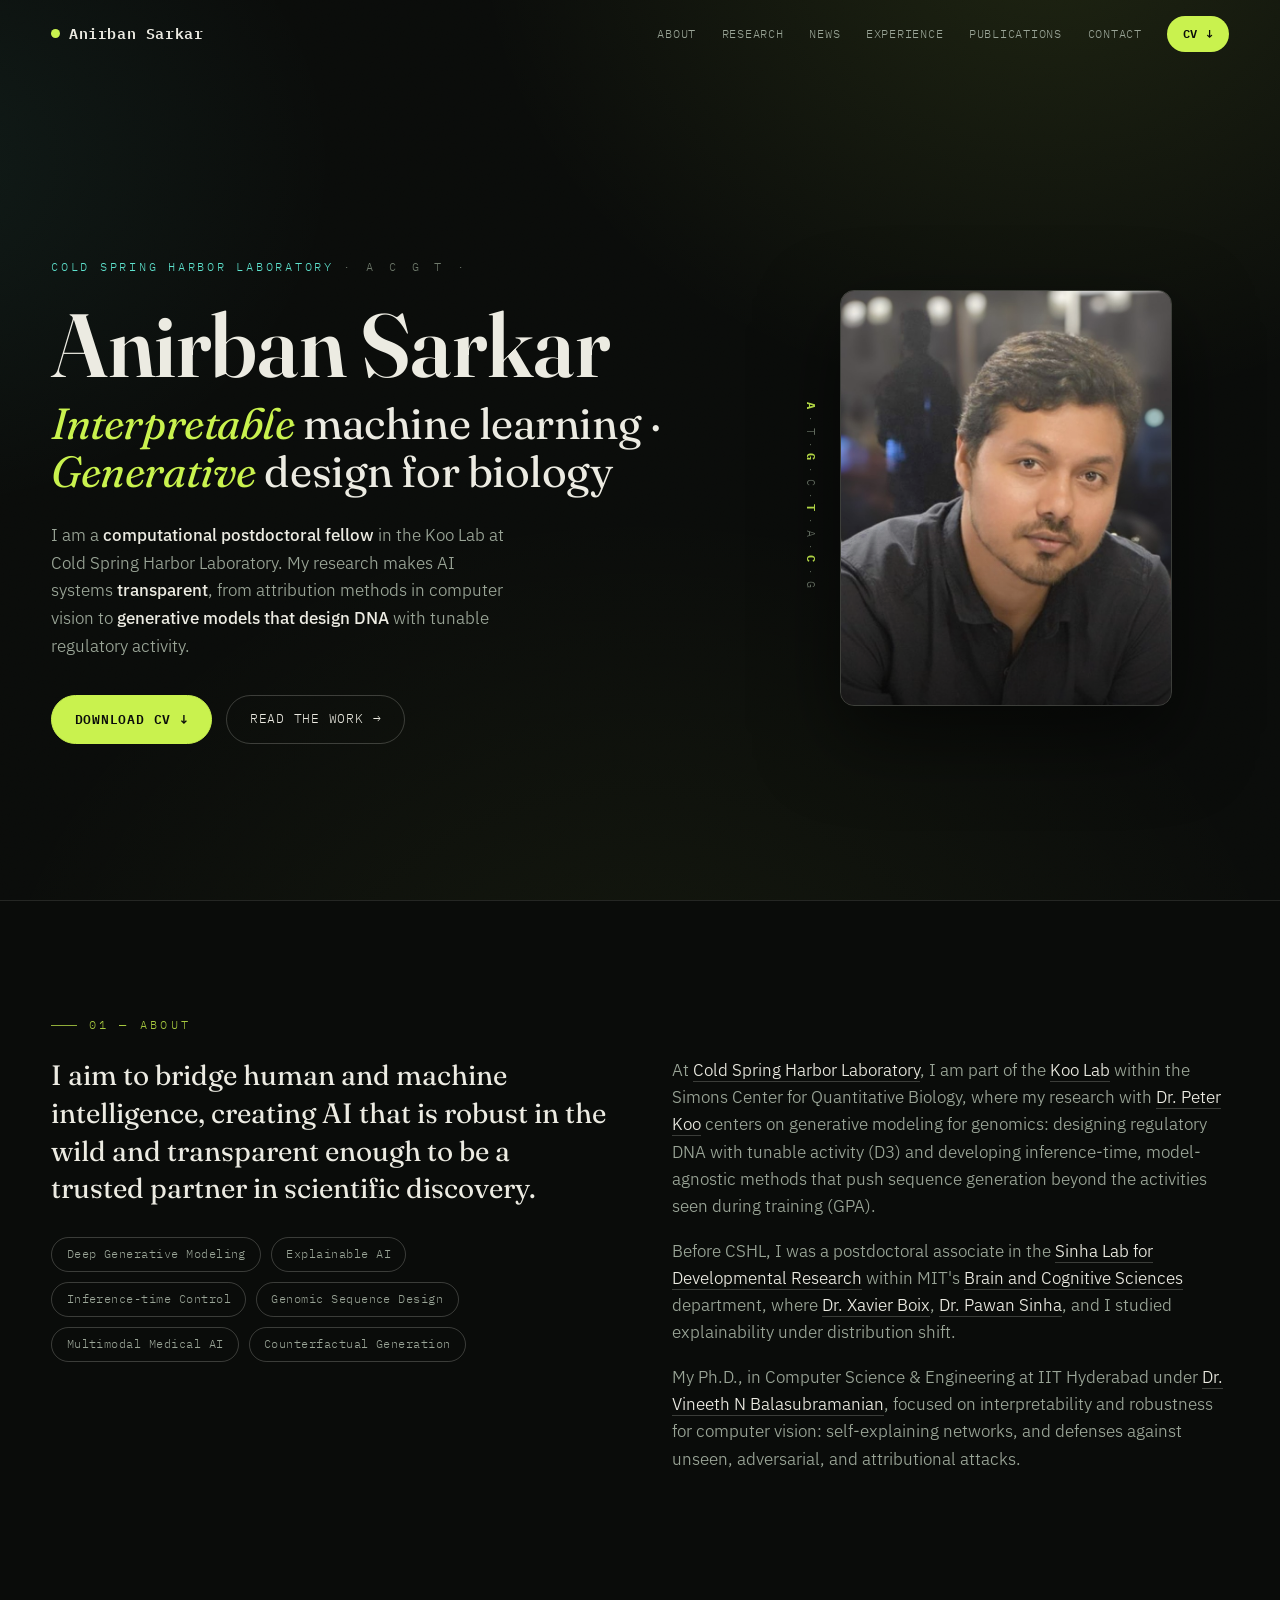
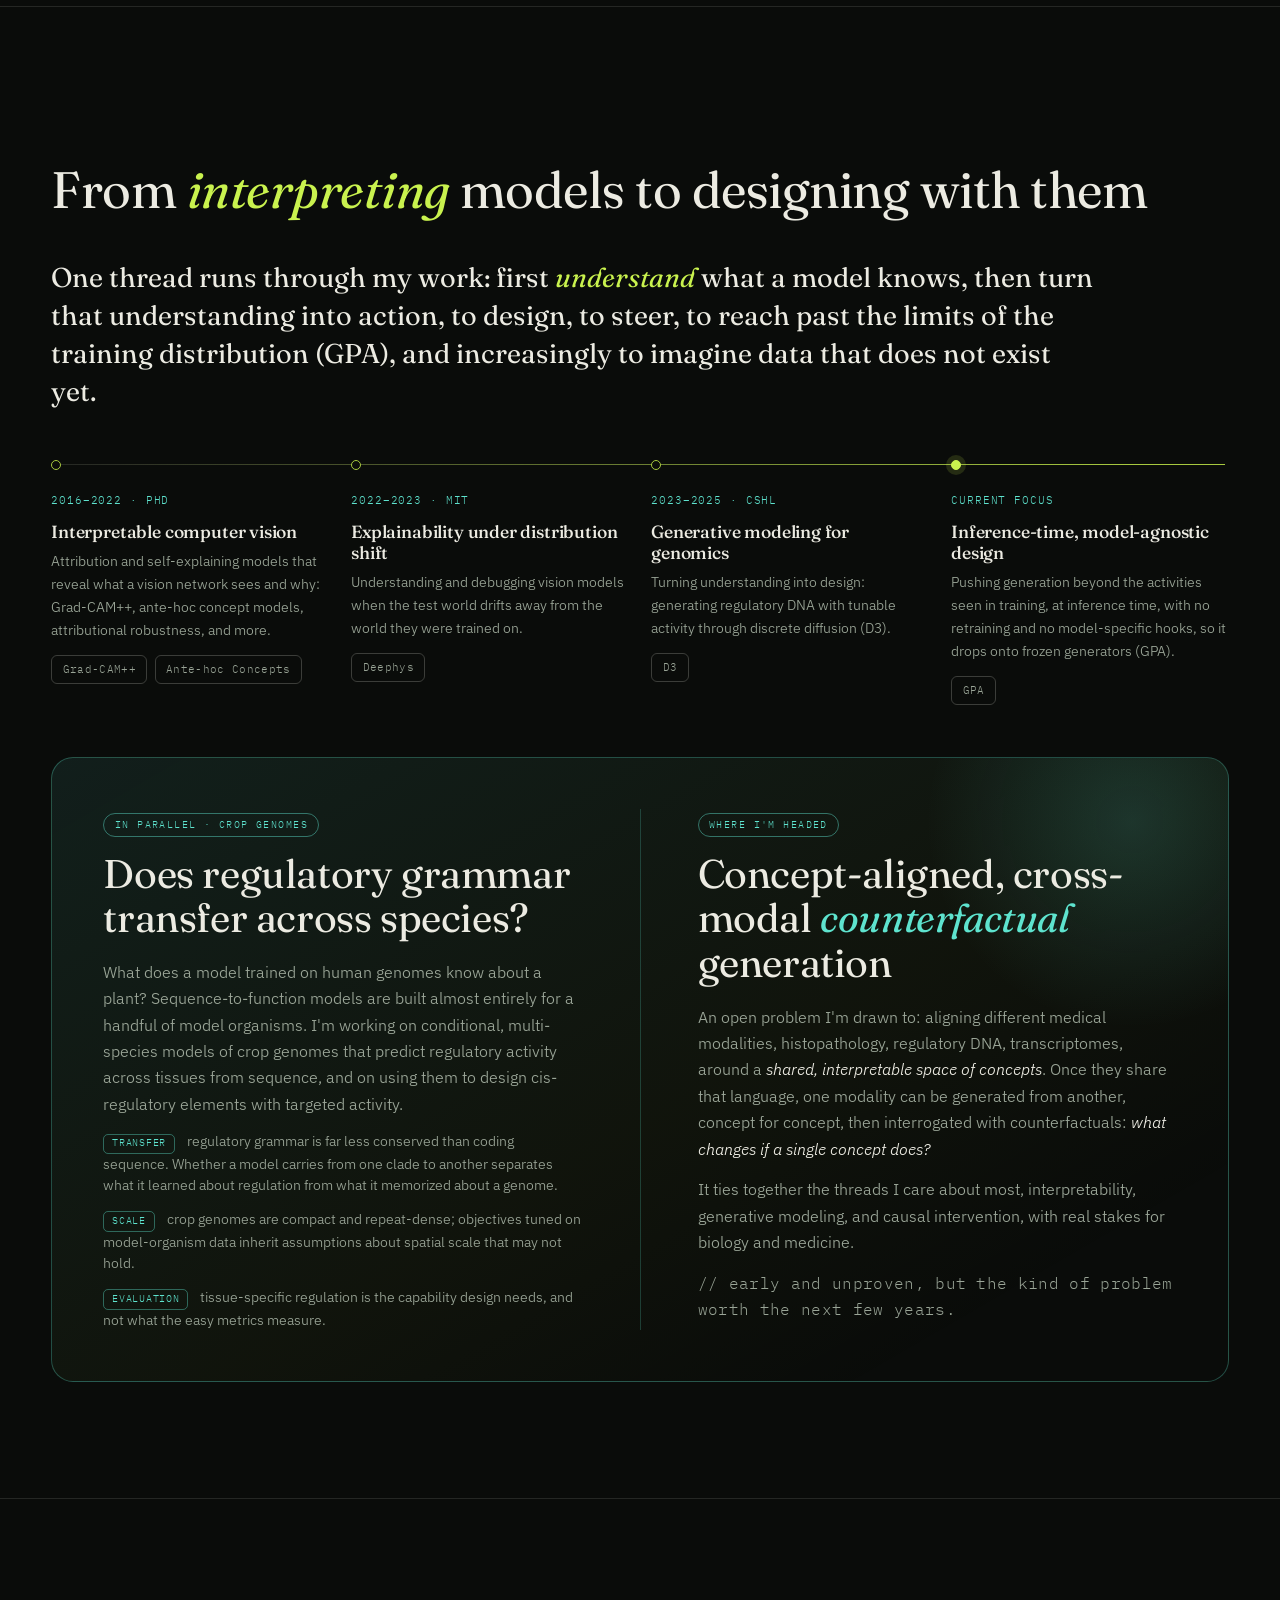
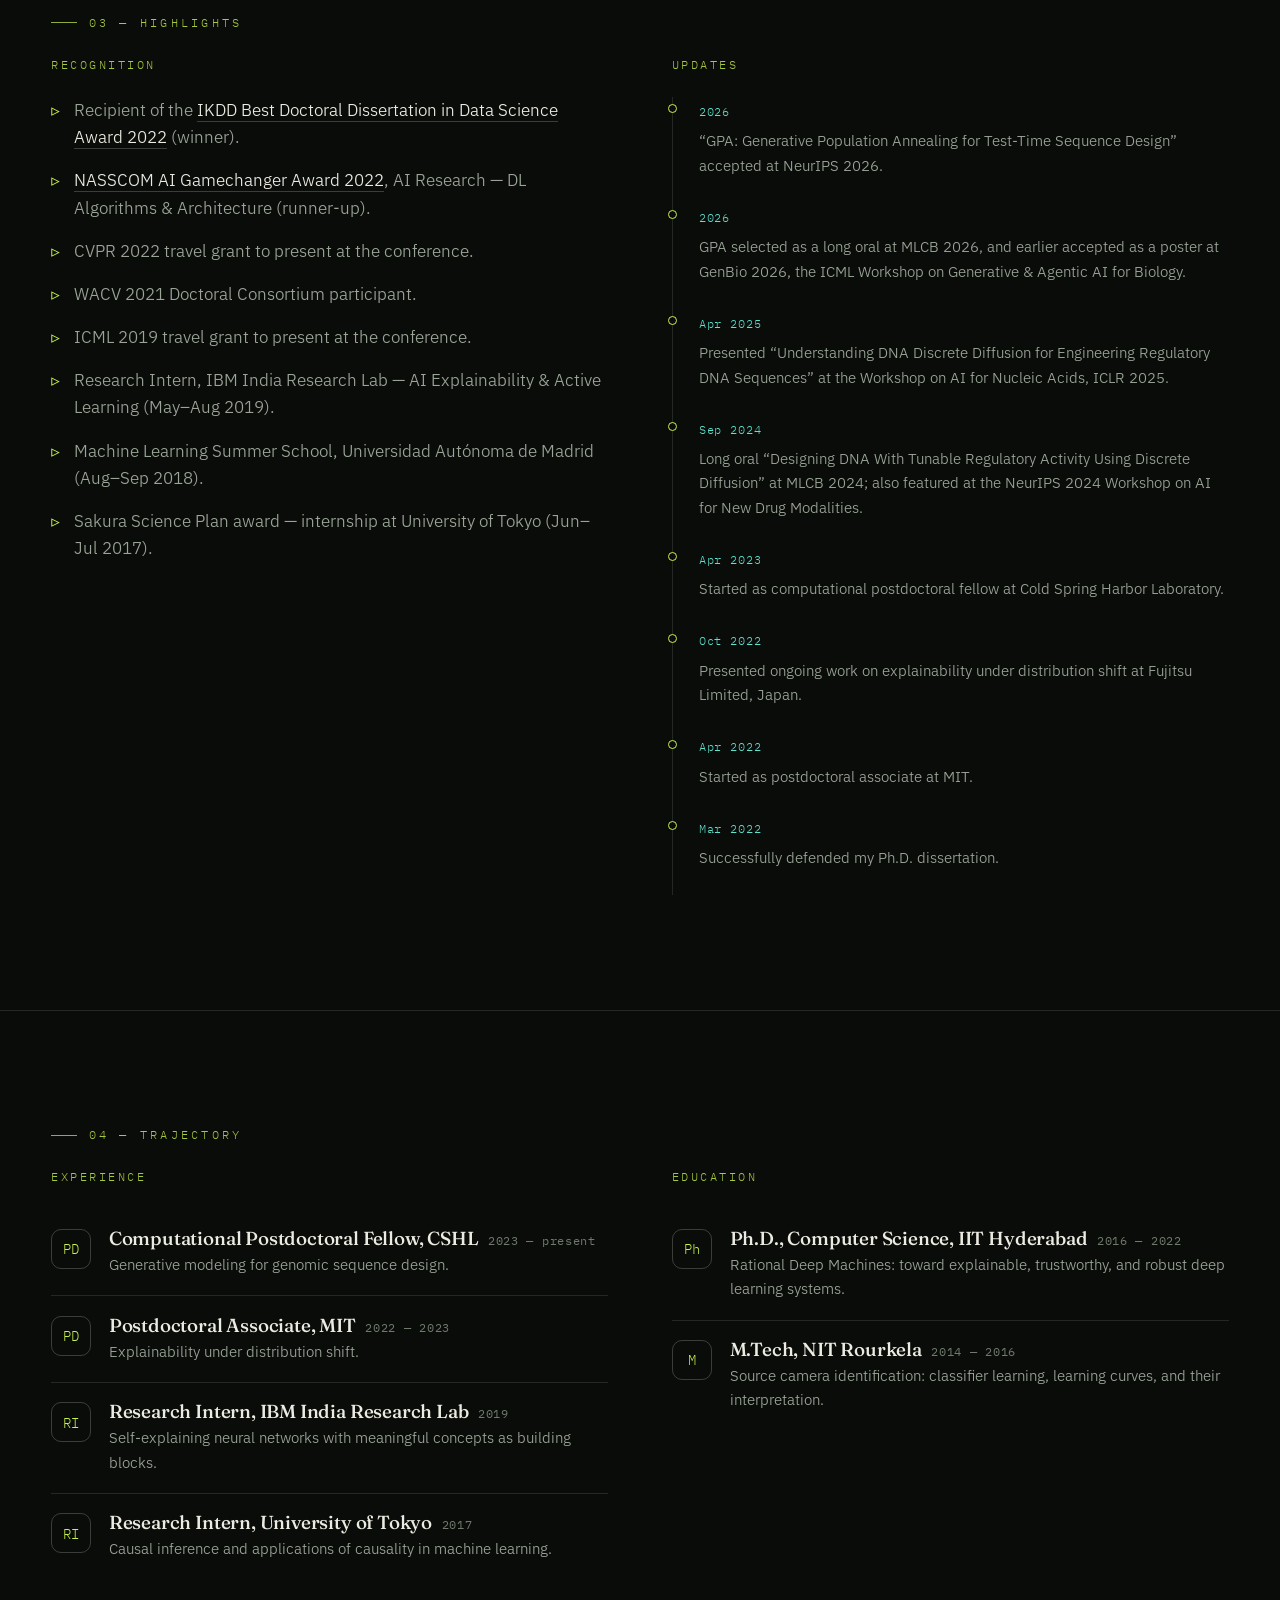
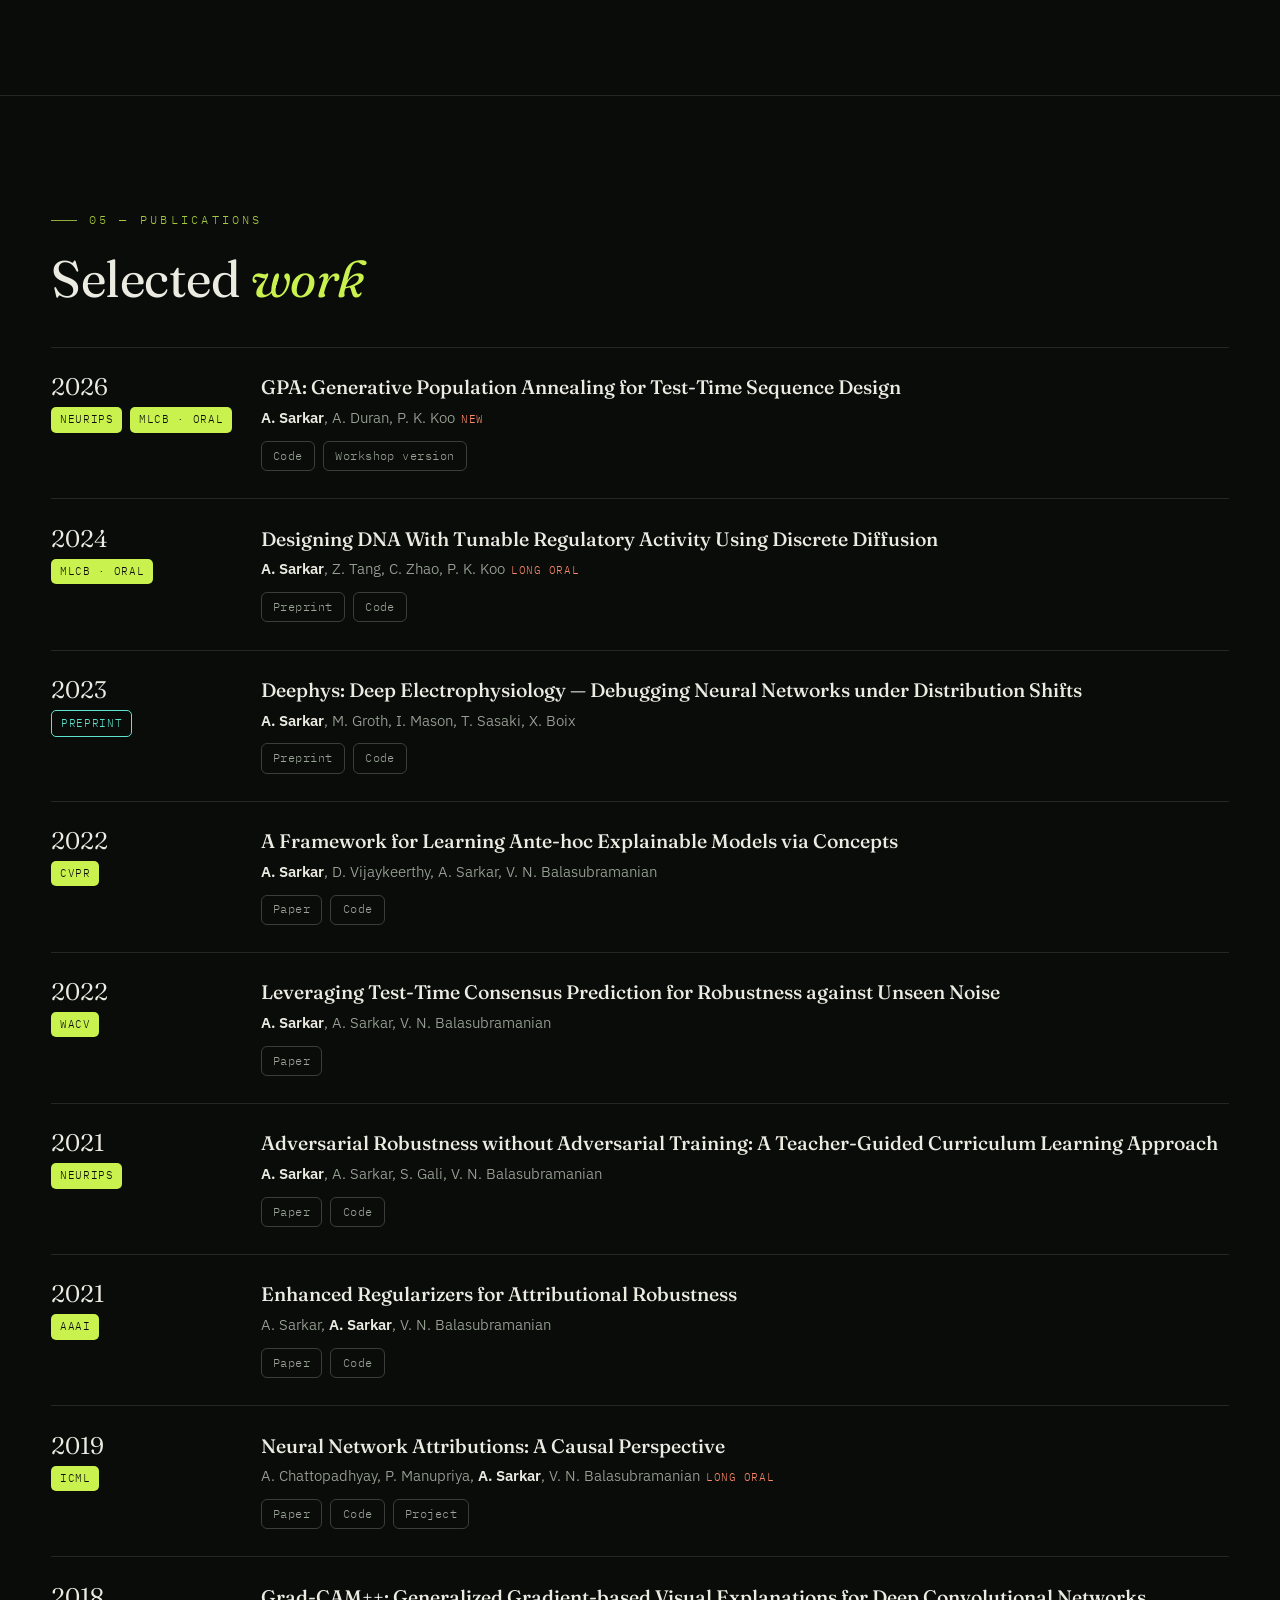
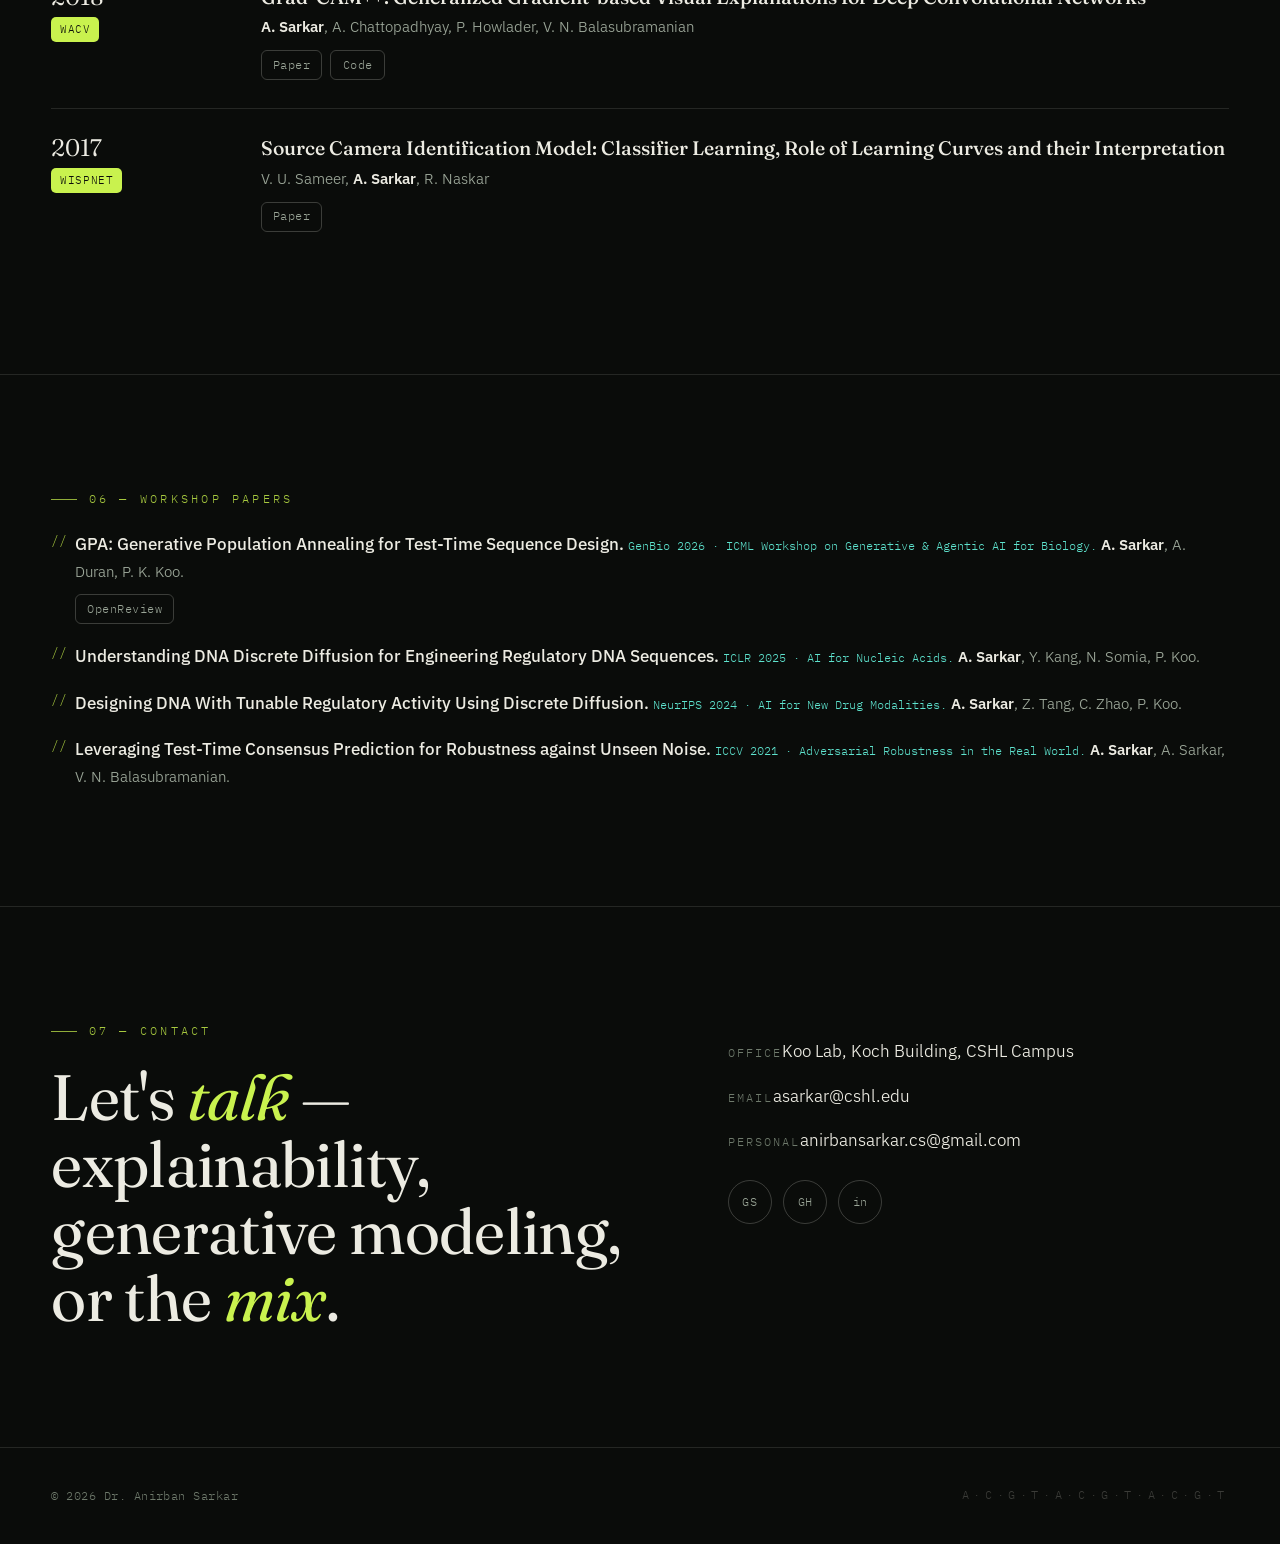
==== commit 2e6175f7: "Sit GPA's two venue chips on one line The pair needs 181px and the meta column held 120, so the colu" ====
--- a/index.html
+++ b/index.html
@@ -24,7 +24,7 @@
 <link href="https://fonts.googleapis.com/css2?family=Fraunces:ital,opsz,wght@0,9..144,400;0,9..144,500;1,9..144,400&family=IBM+Plex+Mono:wght@400;500;600&family=IBM+Plex+Sans:wght@300;400;500;600&display=swap" rel="stylesheet">
 
 <script>document.documentElement.classList.add('js');</script>
-<link rel="stylesheet" href="css/site.css?v=20261002">
+<link rel="stylesheet" href="css/site.css?v=20261002b">
 
 <!-- Structured data for search / Scholar -->
 <script type="application/ld+json">
@@ -298,7 +298,7 @@
     <ul class="pub-list">
 
       <li class="pub reveal">
-        <div class="pub-meta"><span class="pub-year">2026</span><span class="venue">NeurIPS</span><span class="venue">MLCB · Oral</span></div>
+        <div class="pub-meta"><span class="pub-year">2026</span><span class="venue-row"><span class="venue">NeurIPS</span><span class="venue">MLCB · Oral</span></span></div>
         <div>
           <p class="pub-title">GPA: Generative Population Annealing for Test-Time Sequence Design</p>
           <p class="pub-authors"><span class="me">A. Sarkar</span>, A. Duran, P. K. Koo<span class="pub-tag">new</span></p>
--- a/css/site.css
+++ b/css/site.css
@@ -312,11 +312,12 @@
 /* ----------------------------------------------------------------- publications */
 .pub-list { list-style: none; }
 .pub {
-  display: grid; grid-template-columns: 7.5rem 1fr; gap: 1.6rem;
+  display: grid; grid-template-columns: 11.5rem 1fr; gap: 1.6rem;
   padding: 1.7rem 0; border-top: 1px solid var(--line); transition: border-color 0.3s;
 }
 .pub:hover { border-color: var(--line-2); }
 .pub-meta { display: flex; flex-direction: column; gap: 0.5rem; }
+.venue-row { display: flex; flex-wrap: wrap; gap: 0.5rem; }
 .pub-year { font-family: var(--f-display); font-size: 1.5rem; color: var(--paper); line-height: 1; }
 .venue {
   font-family: var(--f-mono); font-size: 0.68rem; letter-spacing: 0.06em; text-transform: uppercase;
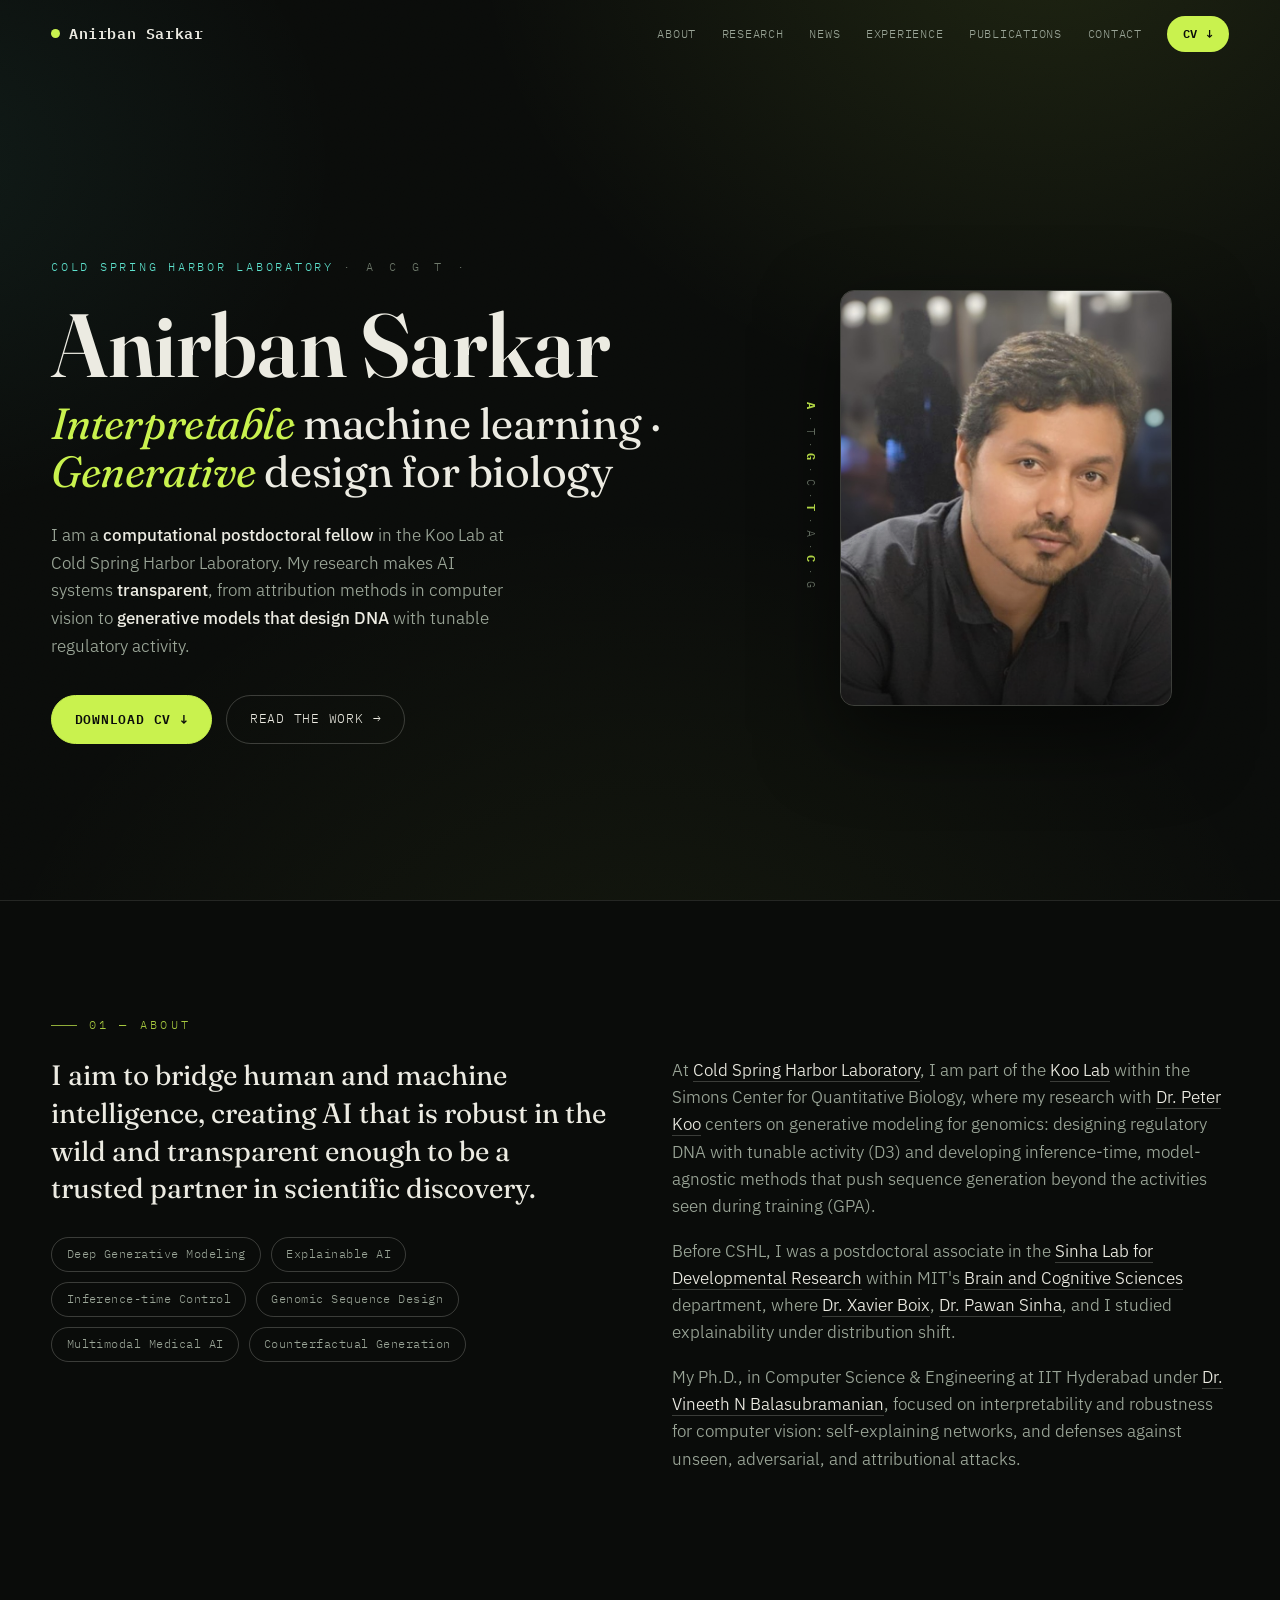
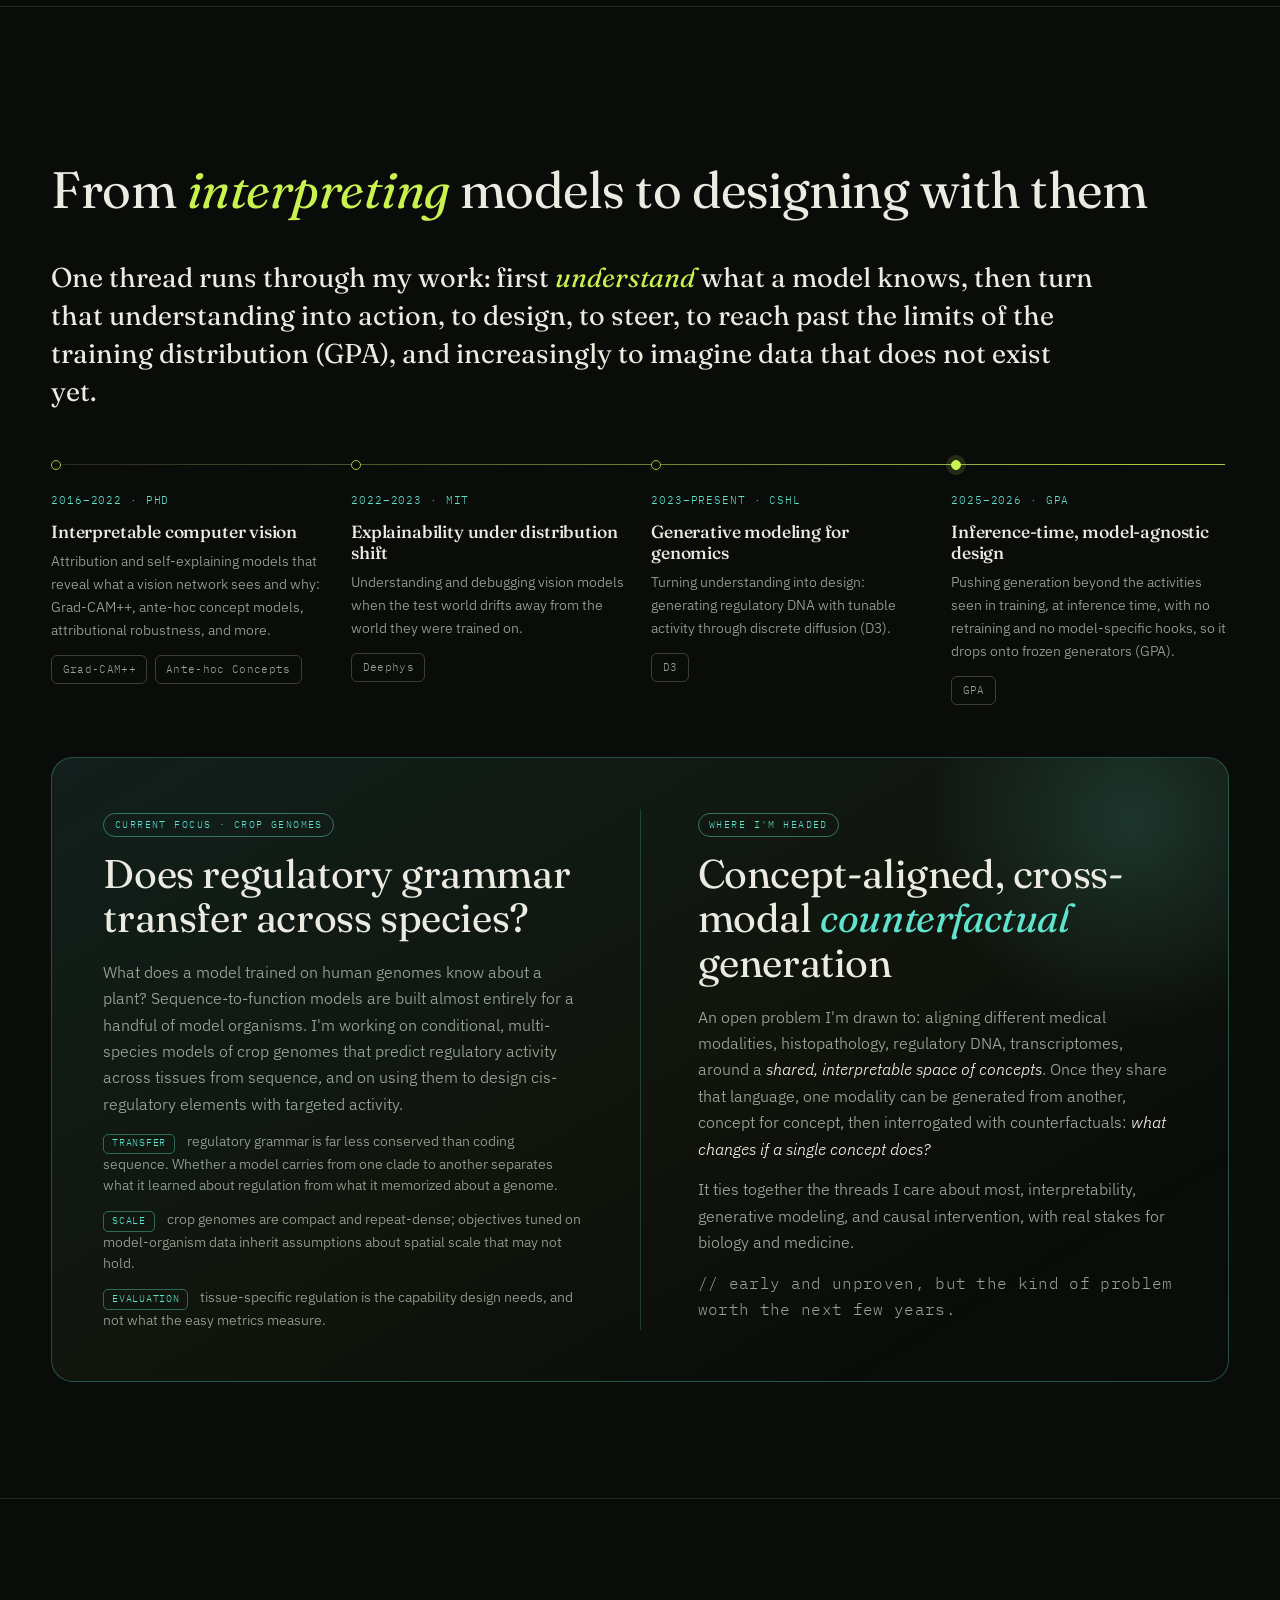
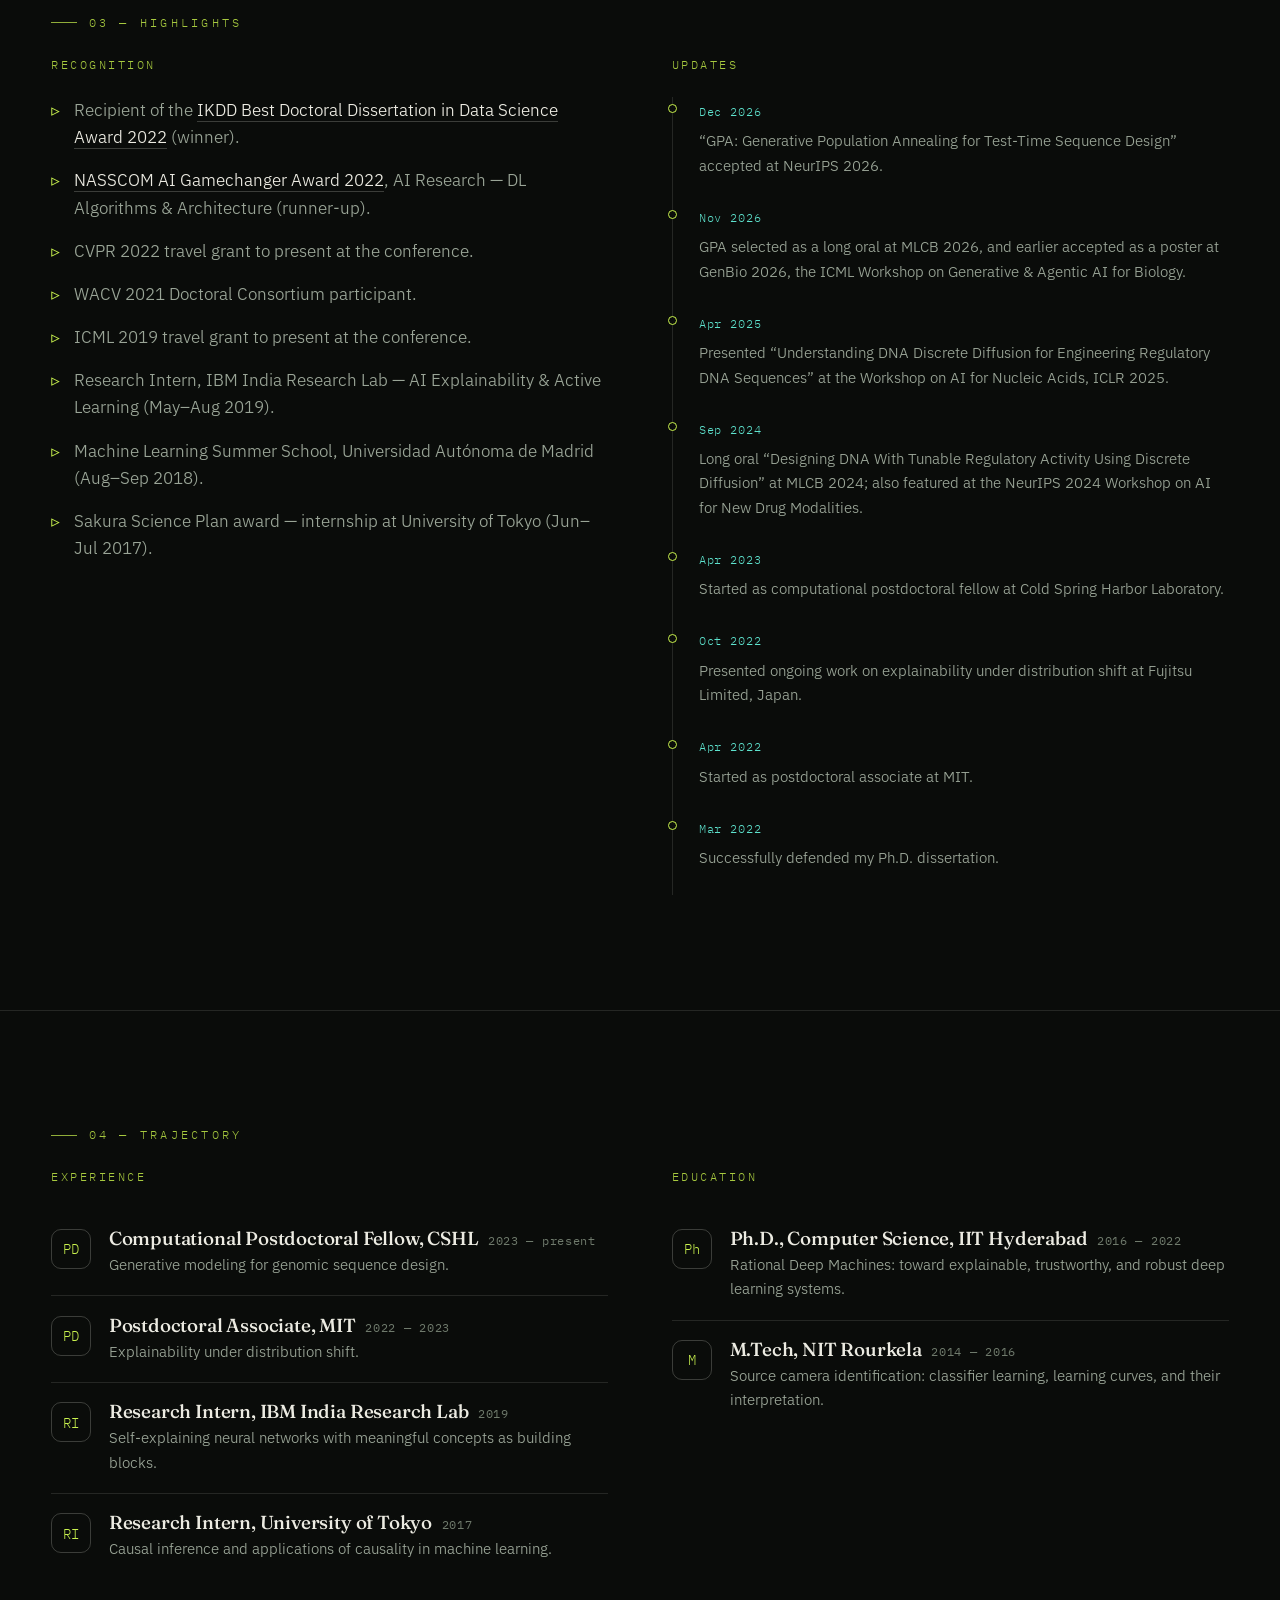
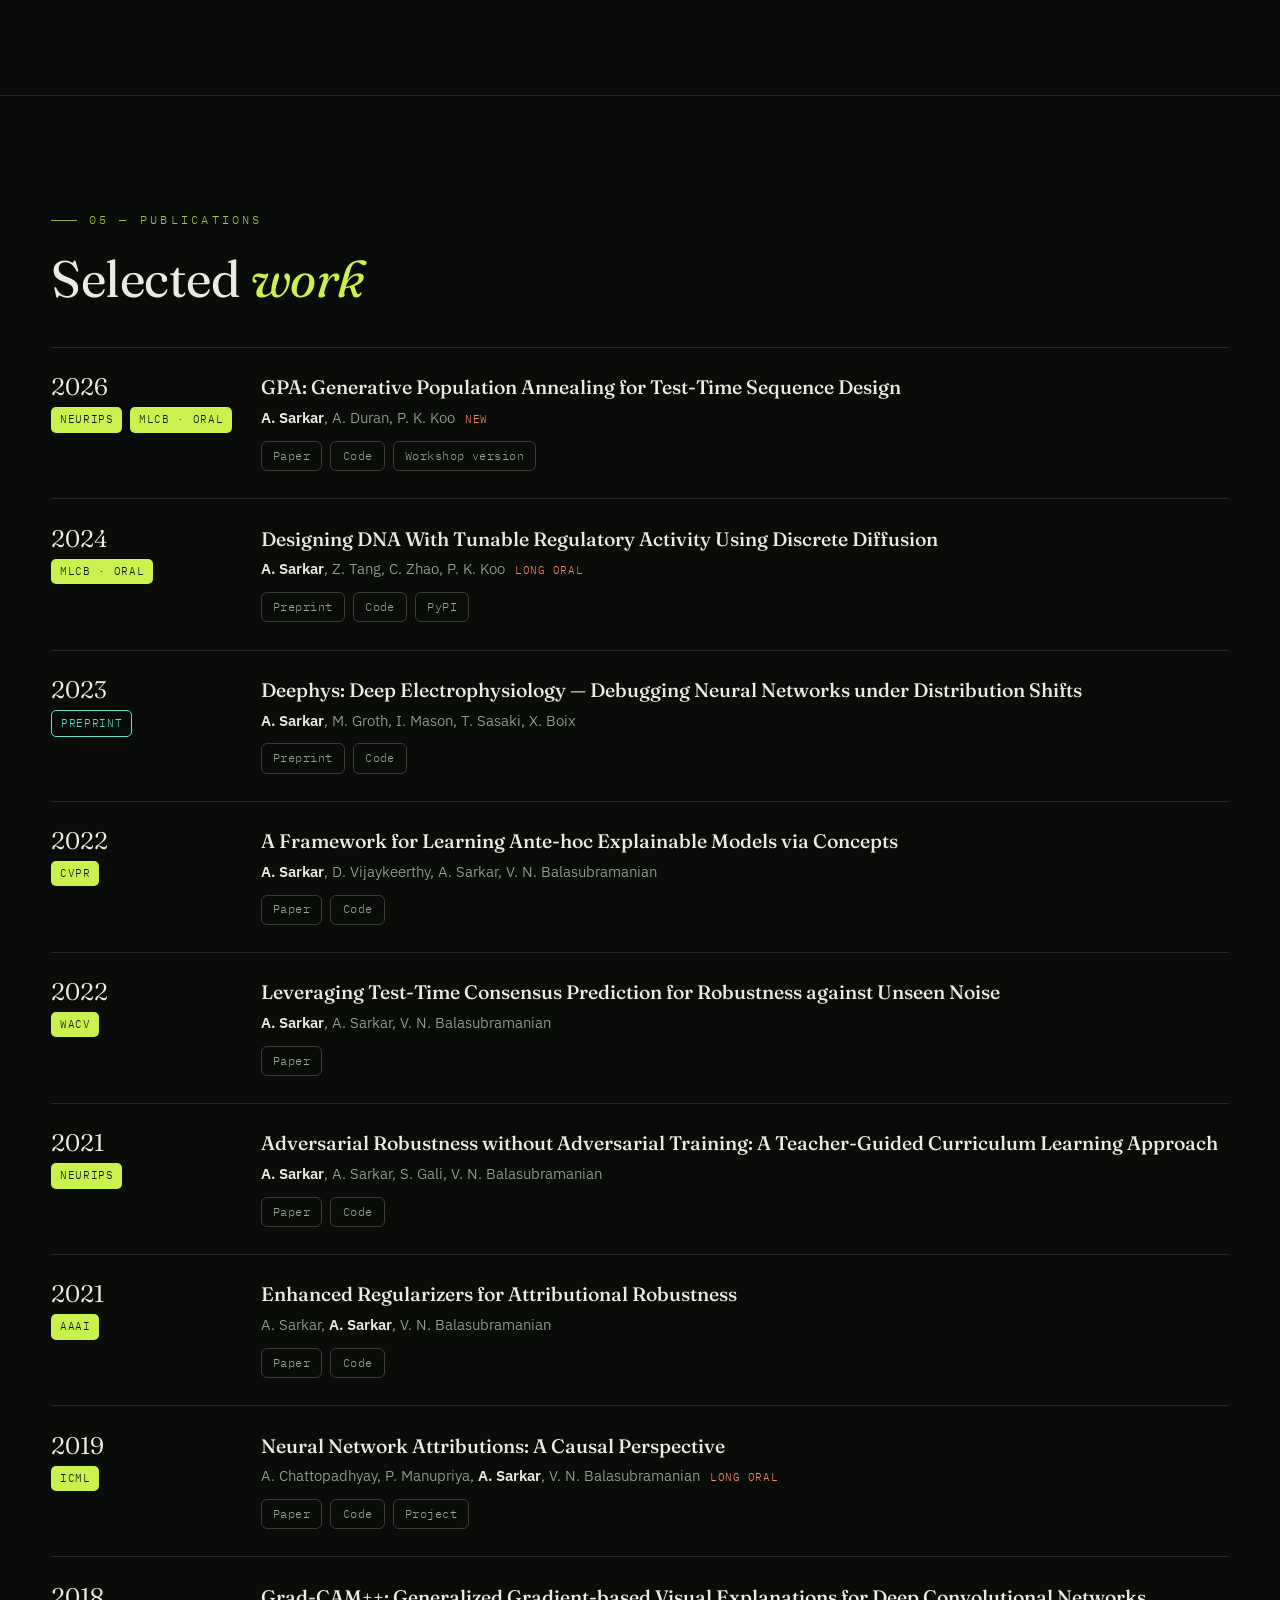
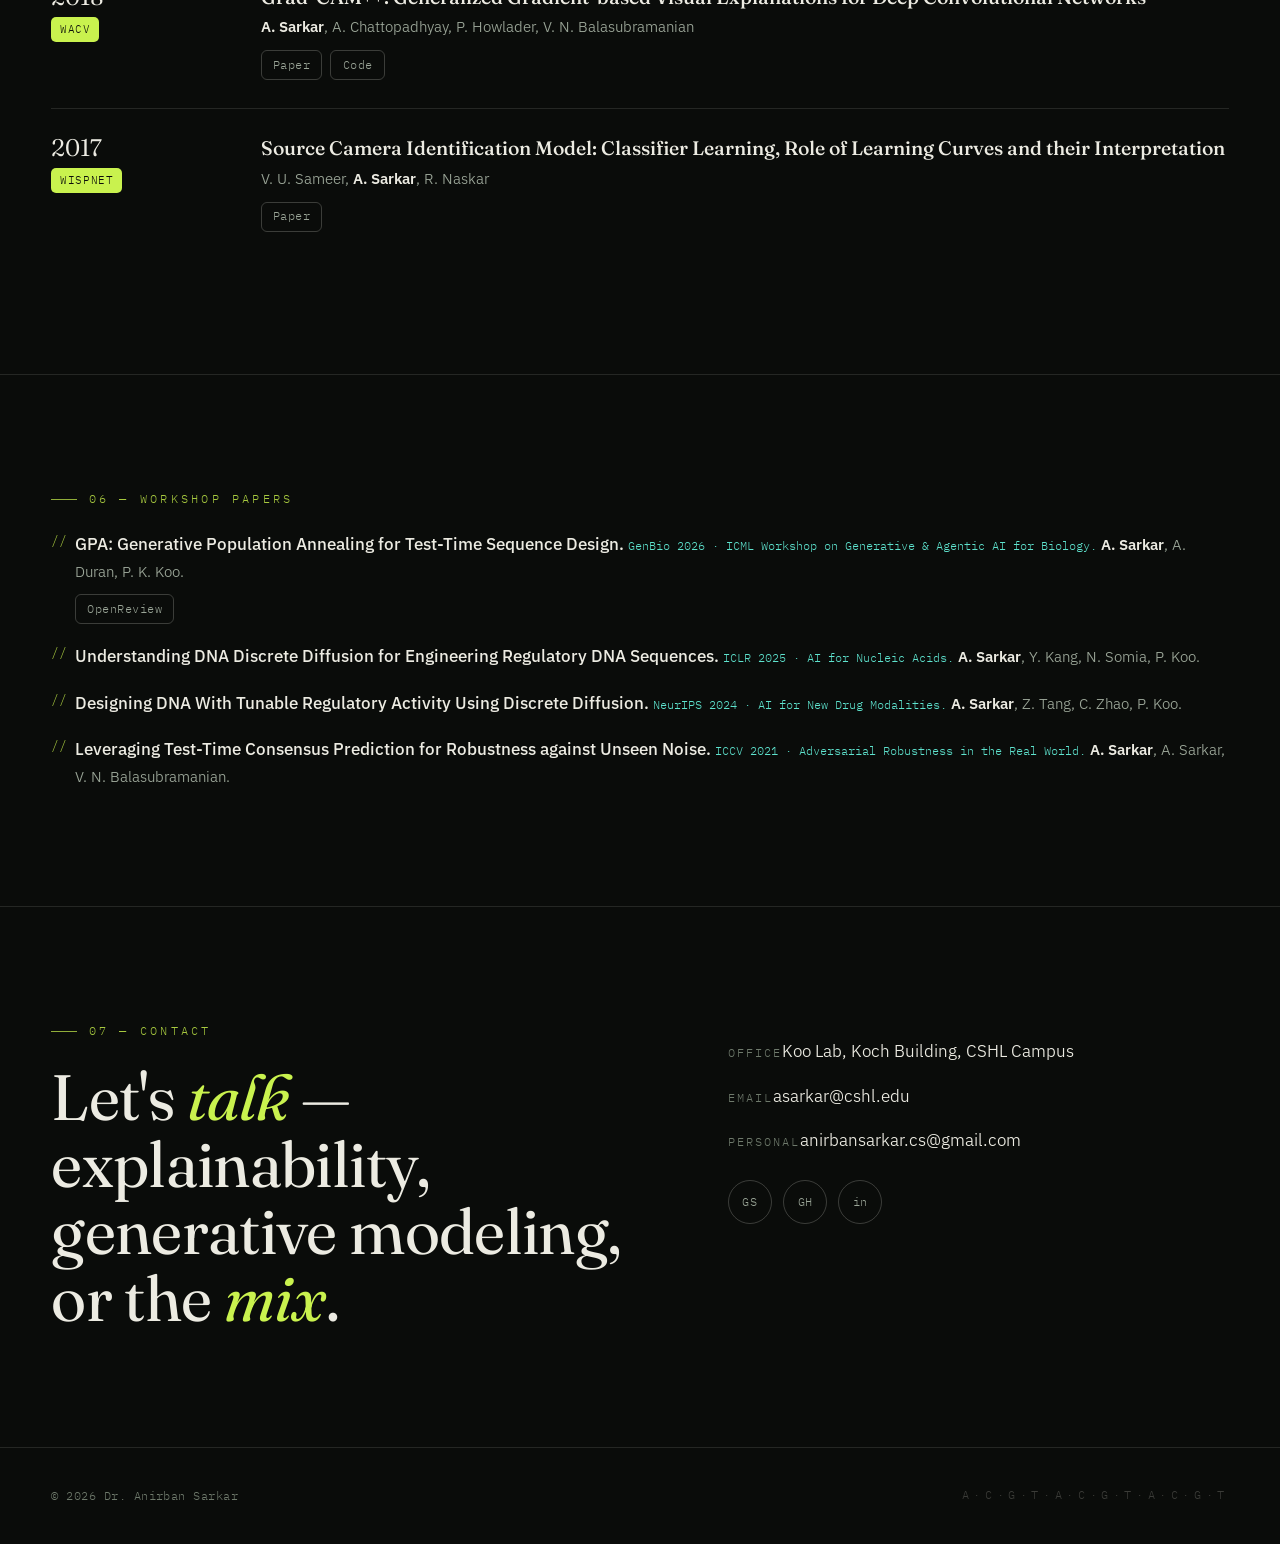
==== commit e38ac571: "Link GPA's NeurIPS paper, date its 2026 updates, and point D3 at its current preprint and PyPI packa" ====
--- a/index.html
+++ b/index.html
@@ -170,28 +170,28 @@
         </div>
       </li>
       <li class="step">
-        <span class="step-when">2023–2025 · CSHL</span>
+        <span class="step-when">2023–present · CSHL</span>
         <h3>Generative modeling for genomics</h3>
         <p>Turning understanding into design: generating regulatory DNA with tunable activity
           through discrete diffusion (D3).</p>
         <div class="rlinks">
-          <a href="https://www.biorxiv.org/content/10.1101/2024.05.23.595630v2" target="_blank" rel="noopener">D3</a>
+          <a href="https://www.biorxiv.org/content/10.1101/2024.05.23.595630v3" target="_blank" rel="noopener">D3</a>
         </div>
       </li>
       <li class="step step-current">
-        <span class="step-when">Current focus</span>
+        <span class="step-when">2025–2026 · GPA</span>
         <h3>Inference-time, model-agnostic design</h3>
         <p>Pushing generation beyond the activities seen in training, at inference time, with no
           retraining and no model-specific hooks, so it drops onto frozen generators (GPA).</p>
         <div class="rlinks">
-          <a href="https://openreview.net/forum?id=4JTkToC9Ox" target="_blank" rel="noopener">GPA</a>
+          <a href="https://openreview.net/forum?id=WKYqn2amHI" target="_blank" rel="noopener">GPA</a>
         </div>
       </li>
     </ol>
 
     <div class="vision reveal" data-d="2">
       <aside class="vision-side">
-        <span class="side-label">In parallel · Crop genomes</span>
+        <span class="side-label">Current focus · Crop genomes</span>
         <h4>Does regulatory grammar transfer across species?</h4>
         <p>What does a model trained on human genomes know about a plant? Sequence-to-function models
           are built almost entirely for a handful of model organisms. I'm working on conditional, multi-species
@@ -243,8 +243,8 @@
       <div class="reveal" data-d="2">
         <p class="card-h">Updates</p>
         <ul class="timeline">
-          <li><span class="when">2026</span><p>“GPA: Generative Population Annealing for Test-Time Sequence Design” accepted at NeurIPS 2026.</p></li>
-          <li><span class="when">2026</span><p>GPA selected as a long oral at MLCB 2026, and earlier accepted as a poster at GenBio 2026, the ICML Workshop on Generative &amp; Agentic AI for Biology.</p></li>
+          <li><span class="when">Dec 2026</span><p>“GPA: Generative Population Annealing for Test-Time Sequence Design” accepted at NeurIPS 2026.</p></li>
+          <li><span class="when">Nov 2026</span><p>GPA selected as a long oral at MLCB 2026, and earlier accepted as a poster at GenBio 2026, the ICML Workshop on Generative &amp; Agentic AI for Biology.</p></li>
           <li><span class="when">Apr 2025</span><p>Presented “Understanding DNA Discrete Diffusion for Engineering Regulatory DNA Sequences” at the Workshop on AI for Nucleic Acids, ICLR 2025.</p></li>
           <li><span class="when">Sep 2024</span><p>Long oral “Designing DNA With Tunable Regulatory Activity Using Discrete Diffusion” at MLCB 2024; also featured at the NeurIPS 2024 Workshop on AI for New Drug Modalities.</p></li>
           <li><span class="when">Apr 2023</span><p>Started as computational postdoctoral fellow at Cold Spring Harbor Laboratory.</p></li>
@@ -301,8 +301,9 @@
         <div class="pub-meta"><span class="pub-year">2026</span><span class="venue-row"><span class="venue">NeurIPS</span><span class="venue">MLCB · Oral</span></span></div>
         <div>
           <p class="pub-title">GPA: Generative Population Annealing for Test-Time Sequence Design</p>
-          <p class="pub-authors"><span class="me">A. Sarkar</span>, A. Duran, P. K. Koo<span class="pub-tag">new</span></p>
-          <div class="pub-links">
+          <p class="pub-authors"><span class="me">A. Sarkar</span>, A. Duran, P. K. Koo <span class="pub-tag">new</span></p>
+          <div class="pub-links">
+            <a href="https://openreview.net/forum?id=WKYqn2amHI" target="_blank" rel="noopener">Paper</a>
             <a href="https://github.com/anirbansarkar-cs/gpa-paper-release" target="_blank" rel="noopener">Code</a>
             <a href="https://openreview.net/forum?id=4JTkToC9Ox" target="_blank" rel="noopener">Workshop version</a>
           </div>
@@ -313,10 +314,11 @@
         <div class="pub-meta"><span class="pub-year">2024</span><span class="venue">MLCB · Oral</span></div>
         <div>
           <p class="pub-title">Designing DNA With Tunable Regulatory Activity Using Discrete Diffusion</p>
-          <p class="pub-authors"><span class="me">A. Sarkar</span>, Z. Tang, C. Zhao, P. K. Koo<span class="pub-tag">long oral</span></p>
-          <div class="pub-links">
-            <a href="https://www.biorxiv.org/content/10.1101/2024.05.23.595630v2" target="_blank" rel="noopener">Preprint</a>
+          <p class="pub-authors"><span class="me">A. Sarkar</span>, Z. Tang, C. Zhao, P. K. Koo <span class="pub-tag">long oral</span></p>
+          <div class="pub-links">
+            <a href="https://www.biorxiv.org/content/10.1101/2024.05.23.595630v3" target="_blank" rel="noopener">Preprint</a>
             <a href="https://github.com/anirbansarkar-cs/D3-DNA-Discrete-Diffusion" target="_blank" rel="noopener">Code</a>
+            <a href="https://pypi.org/project/d3-dna/" target="_blank" rel="noopener">PyPI</a>
           </div>
         </div>
       </li>
@@ -384,7 +386,7 @@
         <div class="pub-meta"><span class="pub-year">2019</span><span class="venue">ICML</span></div>
         <div>
           <p class="pub-title">Neural Network Attributions: A Causal Perspective</p>
-          <p class="pub-authors">A. Chattopadhyay, P. Manupriya, <span class="me">A. Sarkar</span>, V. N. Balasubramanian<span class="pub-tag">long oral</span></p>
+          <p class="pub-authors">A. Chattopadhyay, P. Manupriya, <span class="me">A. Sarkar</span>, V. N. Balasubramanian <span class="pub-tag">long oral</span></p>
           <div class="pub-links">
             <a href="https://proceedings.mlr.press/v97/chattopadhyay19a.html" target="_blank" rel="noopener">Paper</a>
             <a href="https://github.com/Piyushi-0/ACE" target="_blank" rel="noopener">Code</a>
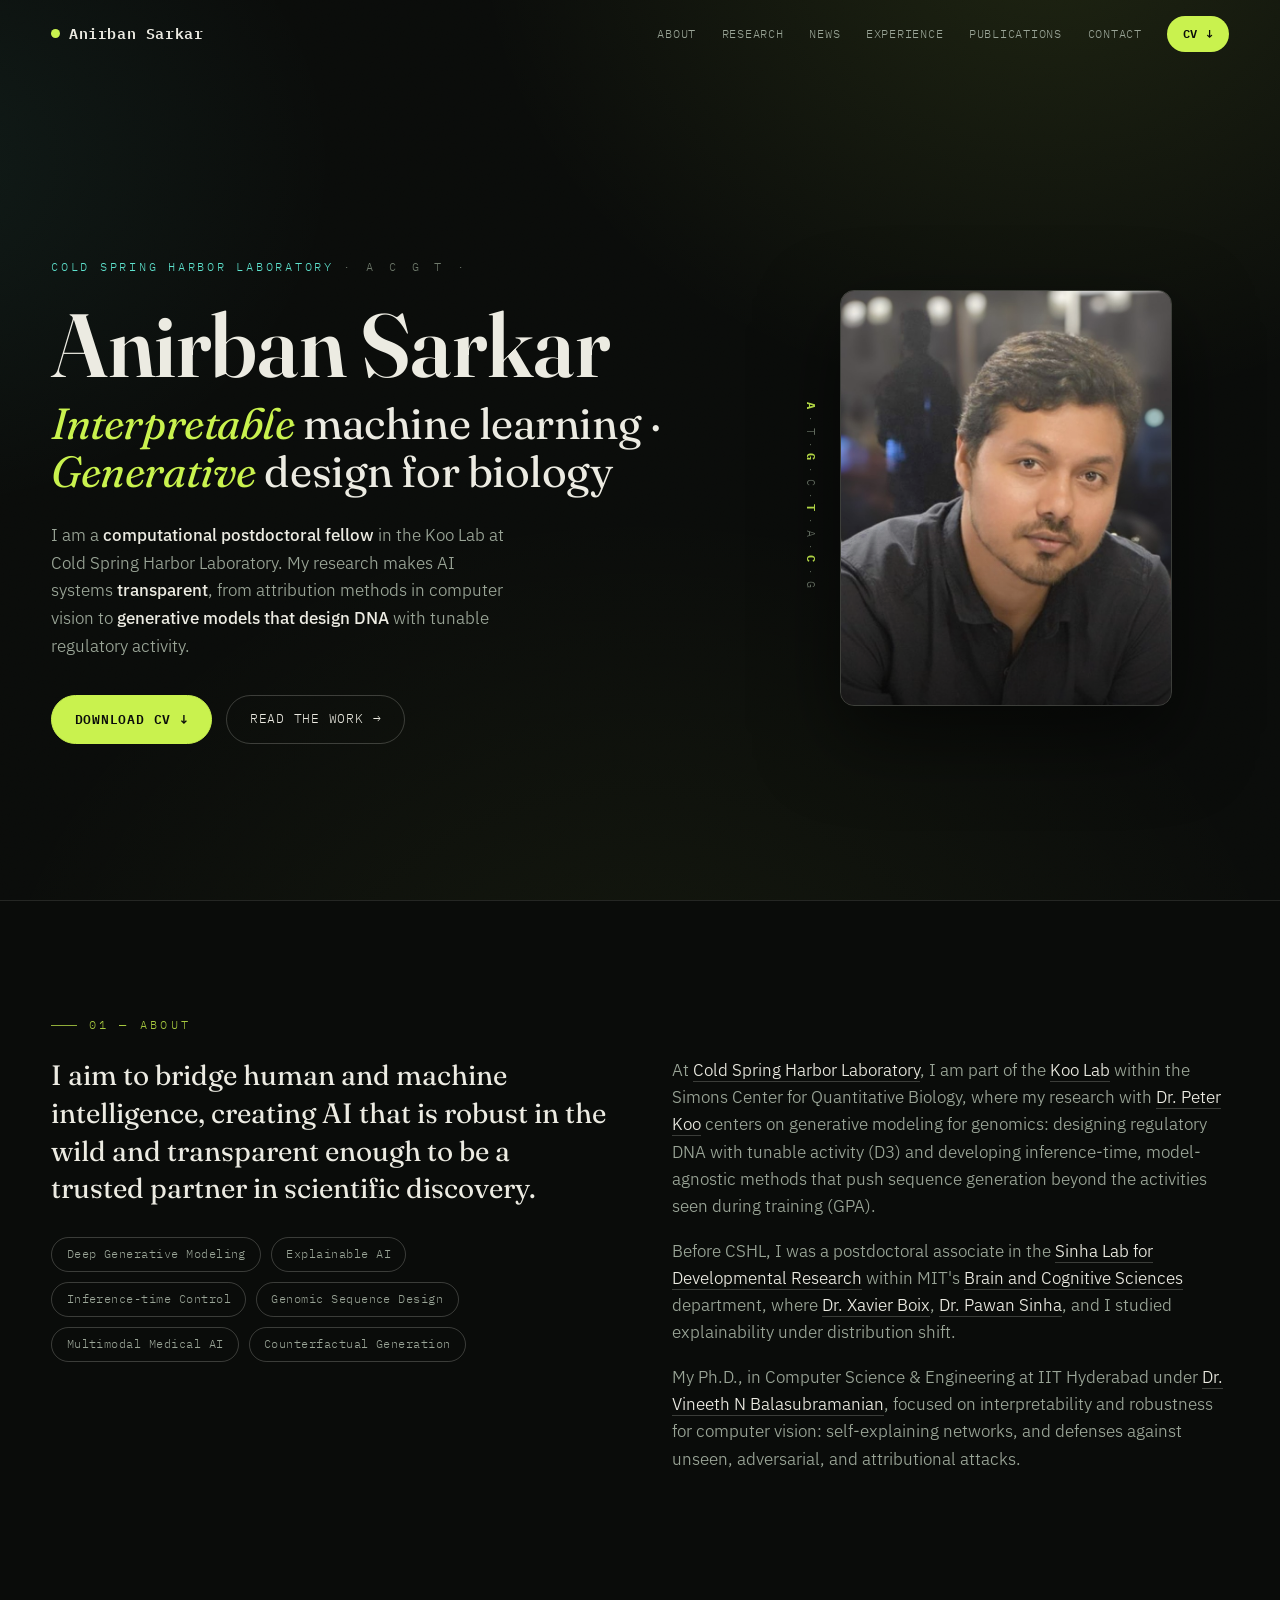
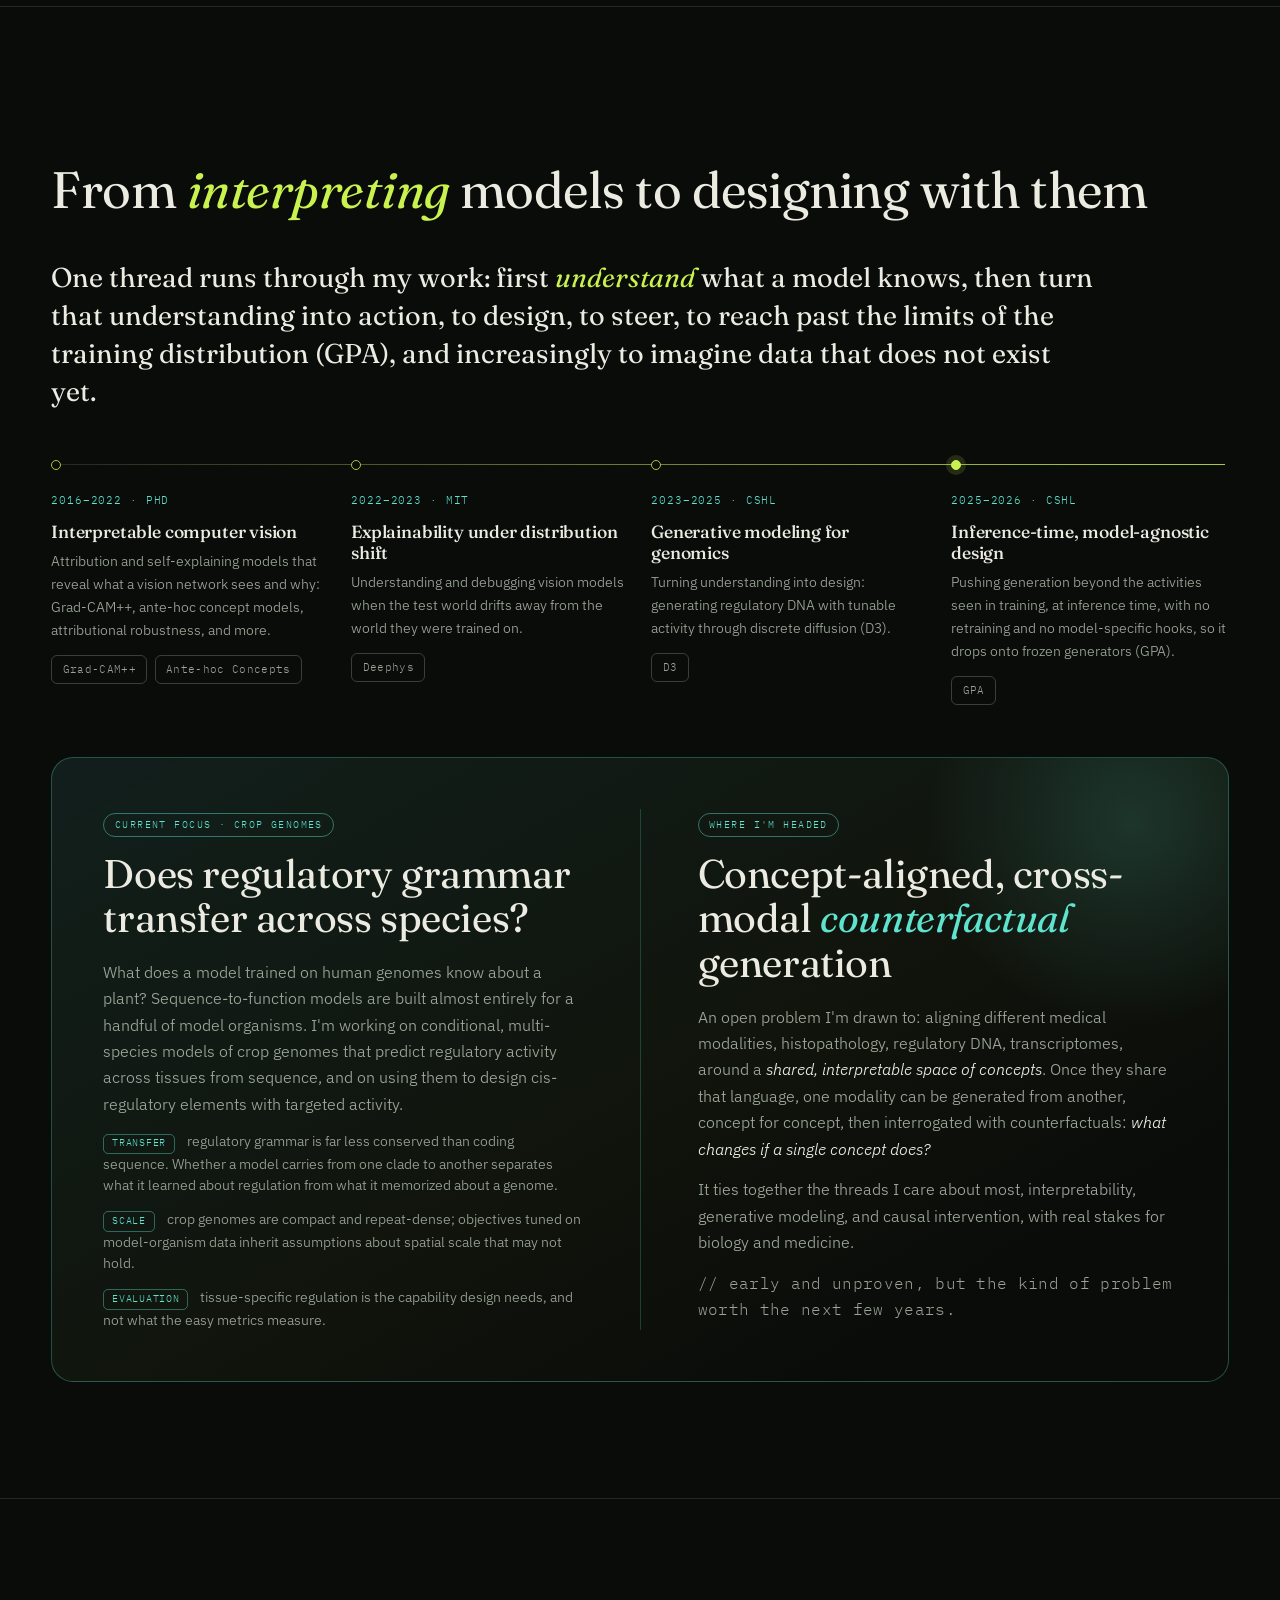
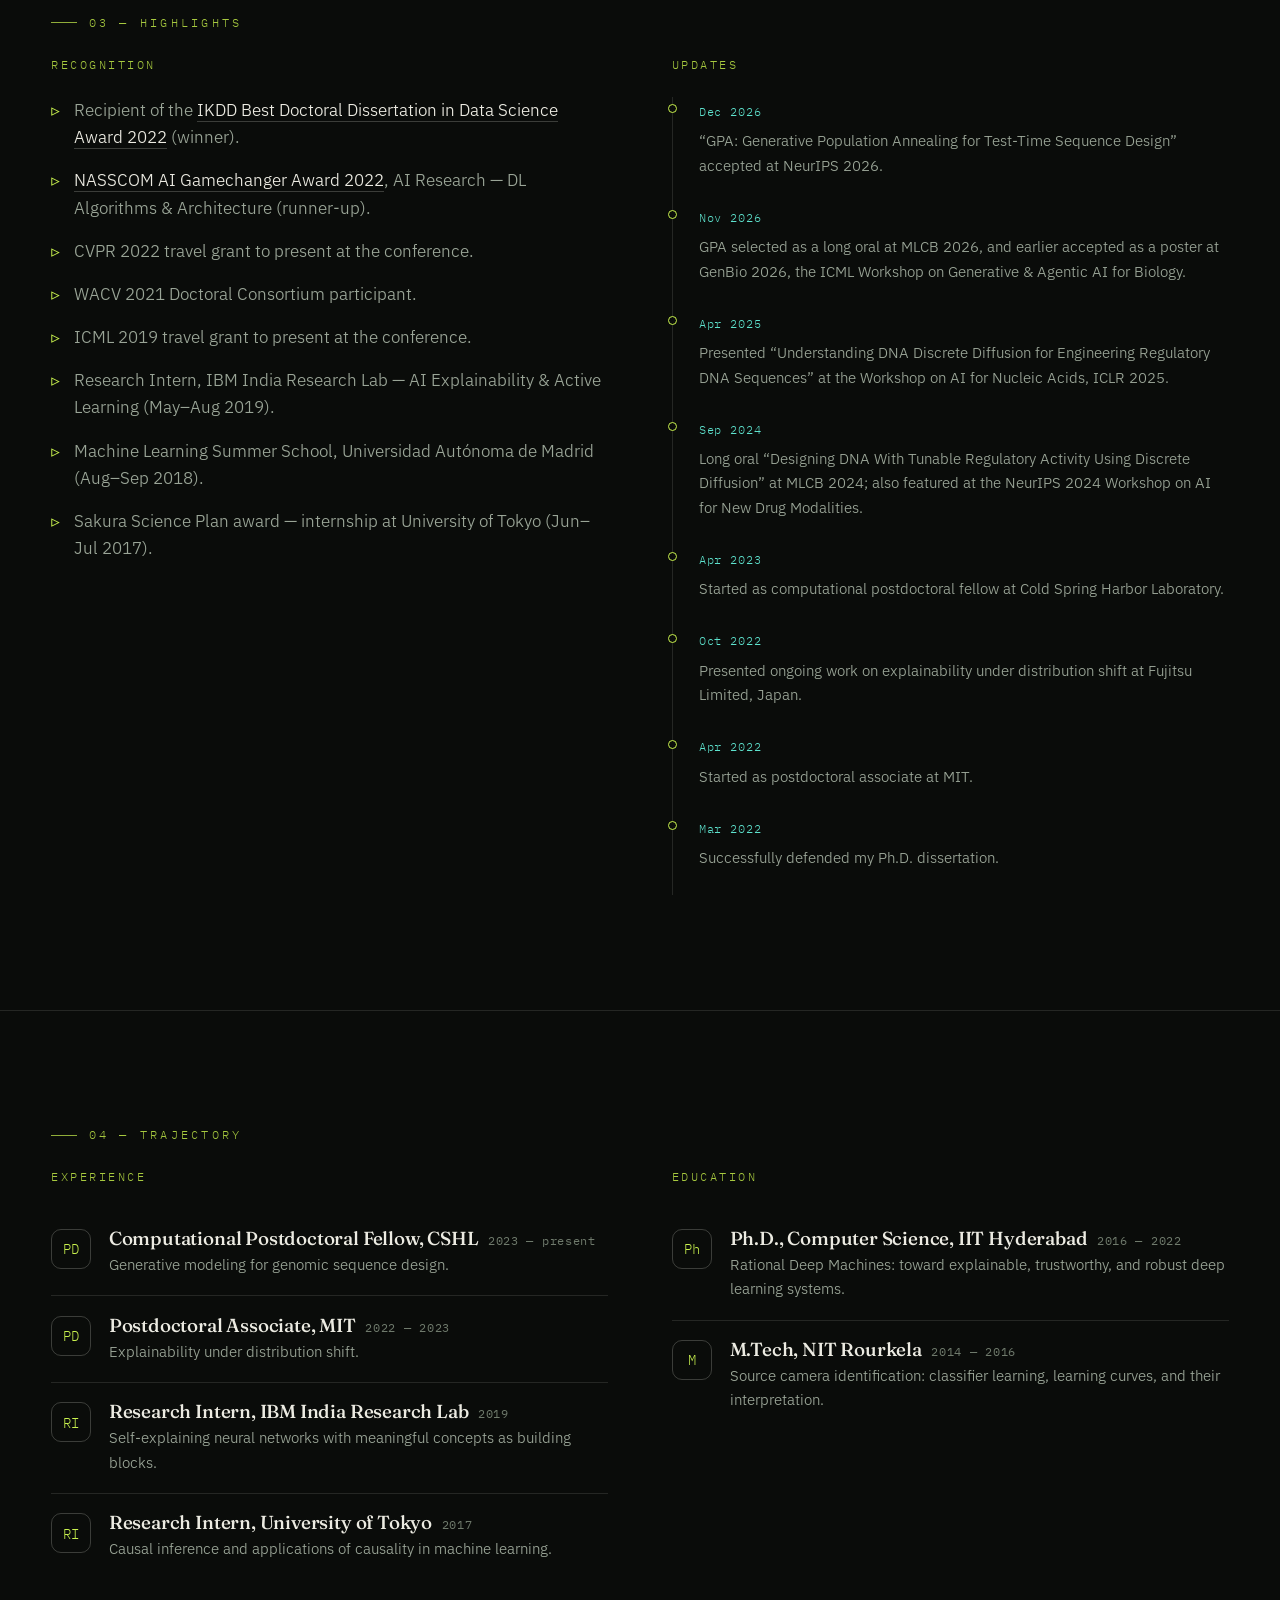
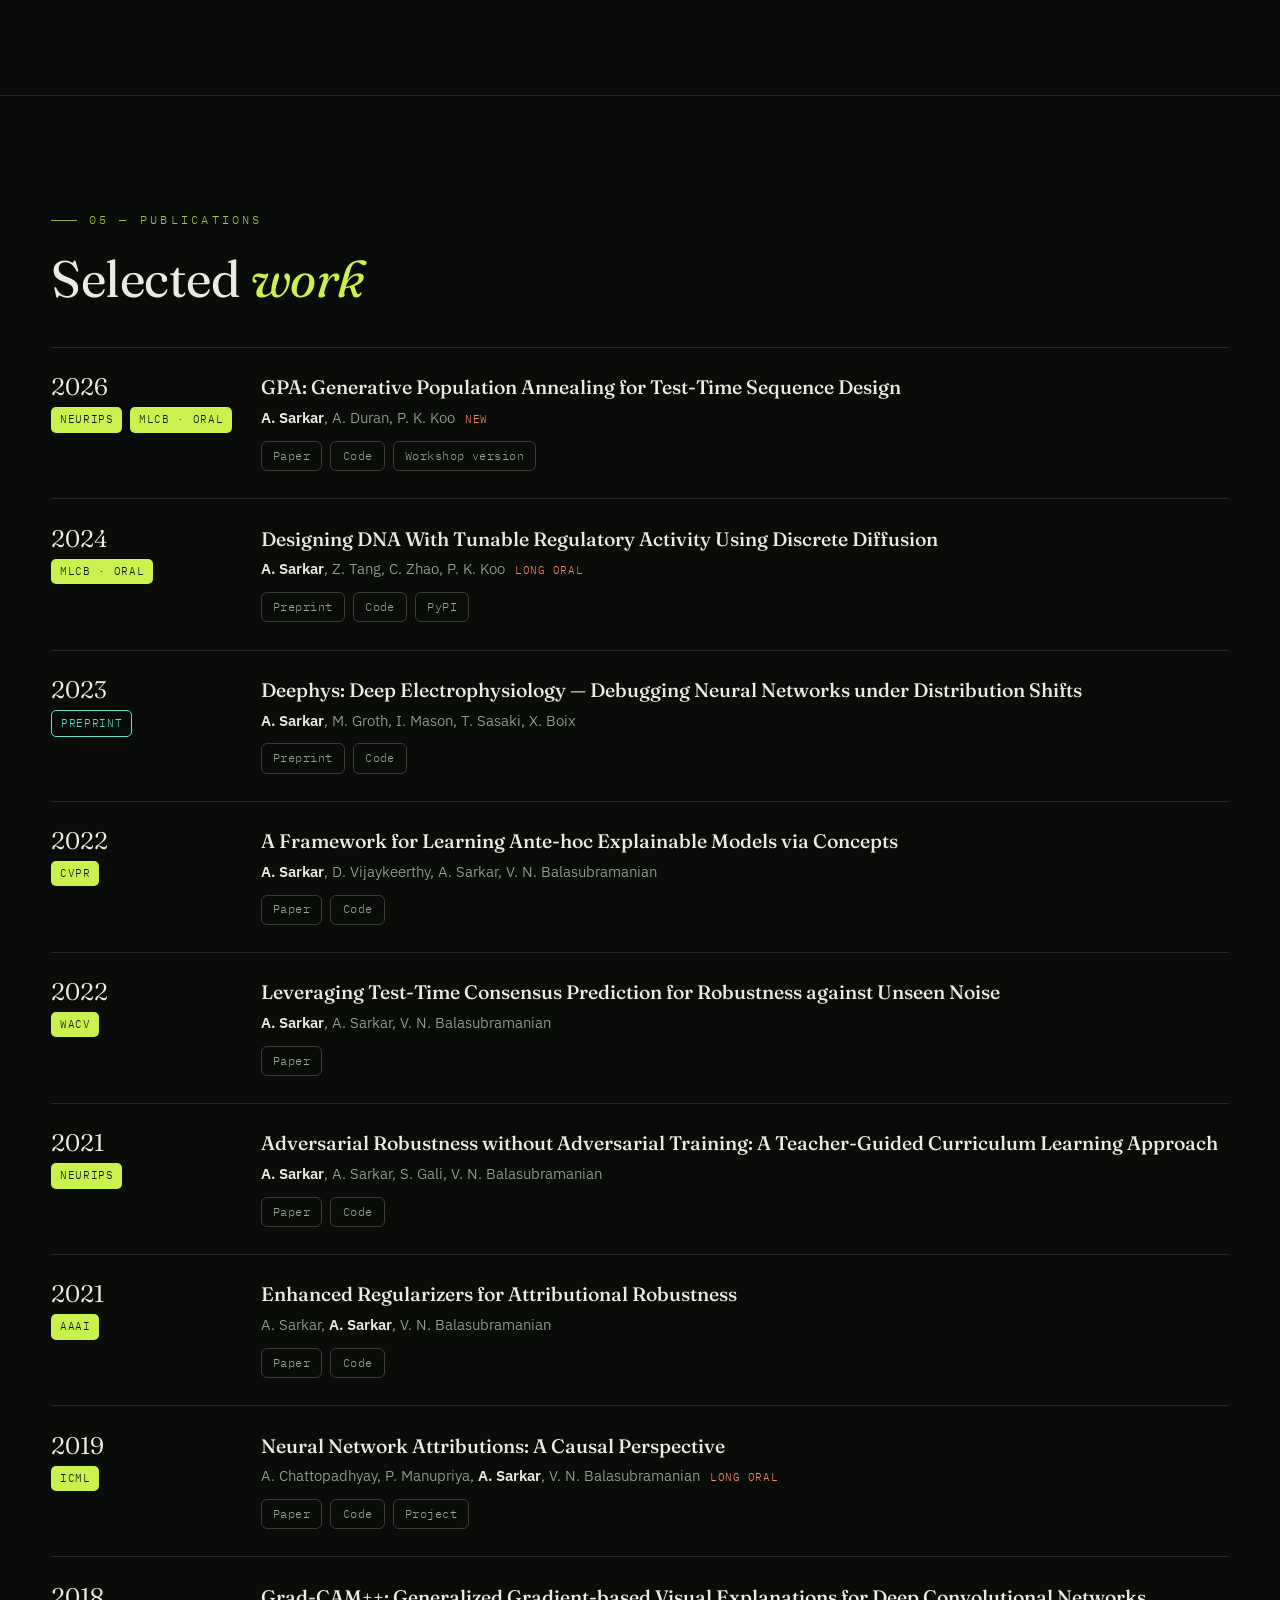
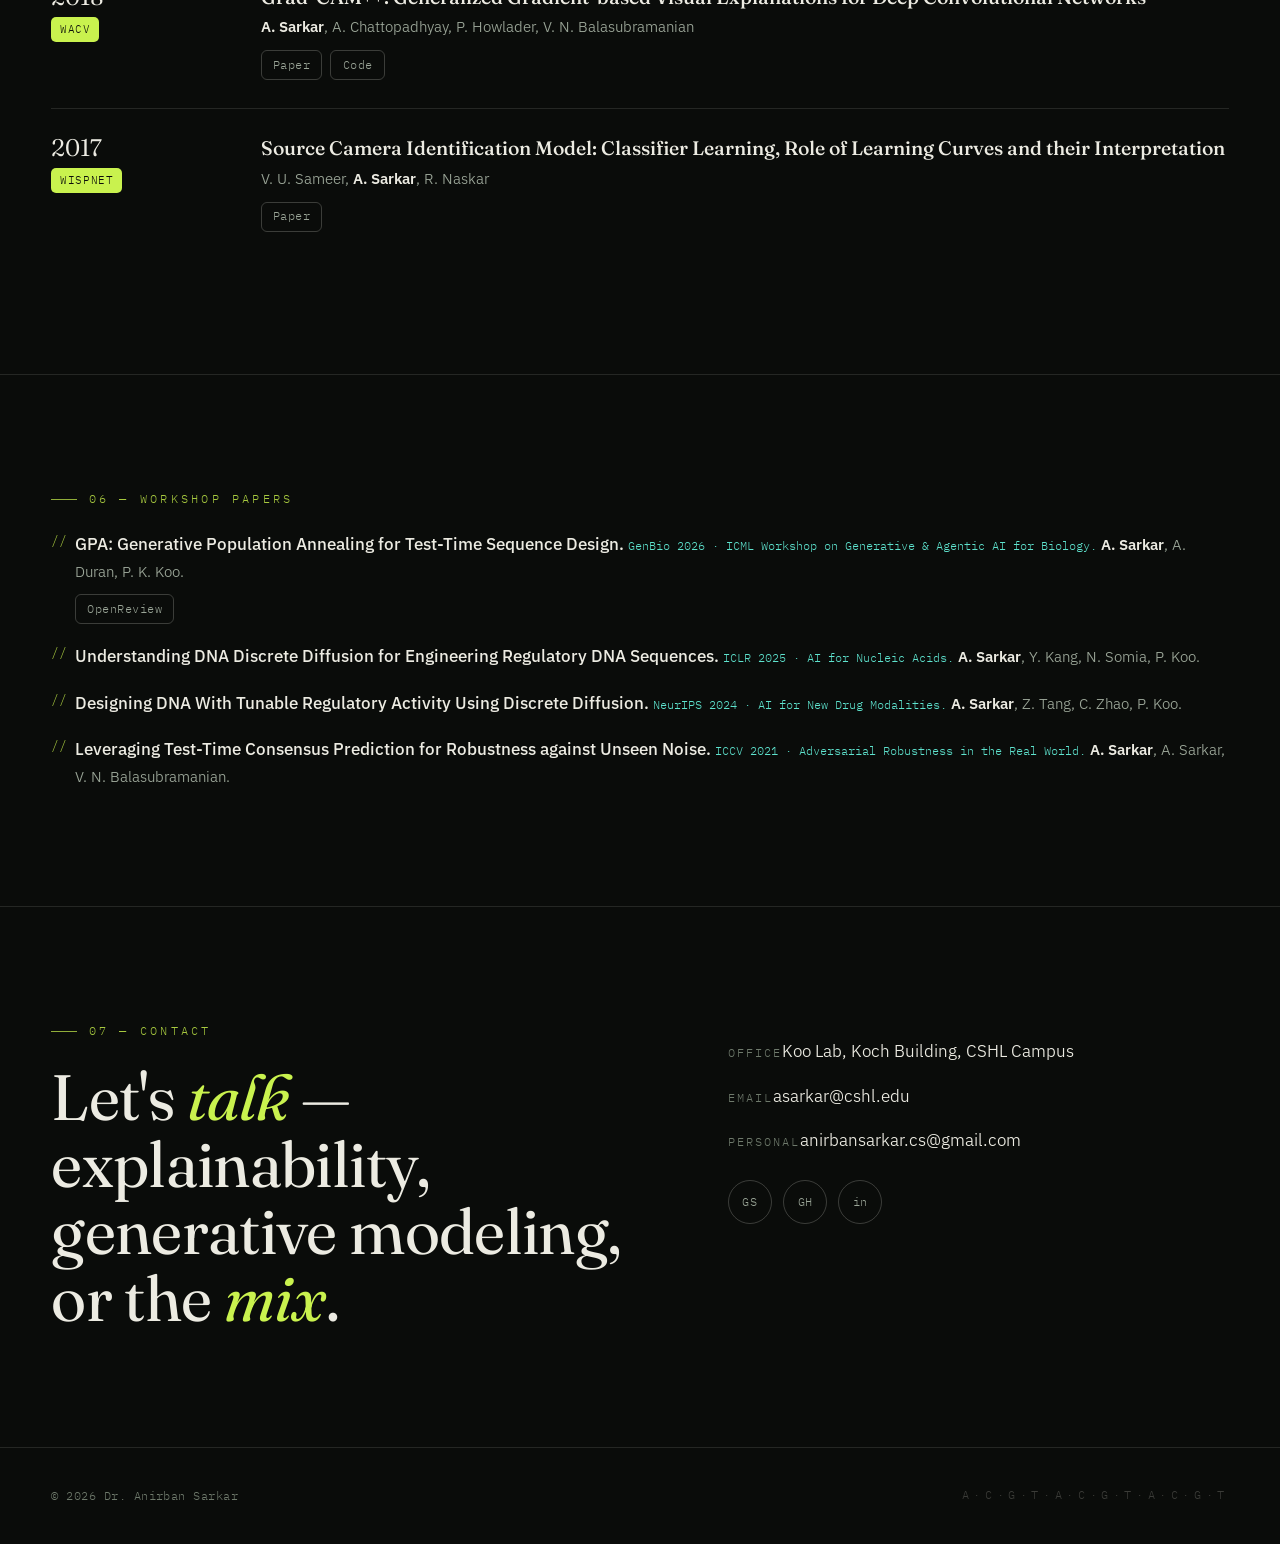
==== commit c95e5f2f: "Label the D3 and GPA cards by years and institution, not project name." ====
--- a/index.html
+++ b/index.html
@@ -170,7 +170,7 @@
         </div>
       </li>
       <li class="step">
-        <span class="step-when">2023–present · CSHL</span>
+        <span class="step-when">2023–2025 · CSHL</span>
         <h3>Generative modeling for genomics</h3>
         <p>Turning understanding into design: generating regulatory DNA with tunable activity
           through discrete diffusion (D3).</p>
@@ -179,7 +179,7 @@
         </div>
       </li>
       <li class="step step-current">
-        <span class="step-when">2025–2026 · GPA</span>
+        <span class="step-when">2025–2026 · CSHL</span>
         <h3>Inference-time, model-agnostic design</h3>
         <p>Pushing generation beyond the activities seen in training, at inference time, with no
           retraining and no model-specific hooks, so it drops onto frozen generators (GPA).</p>
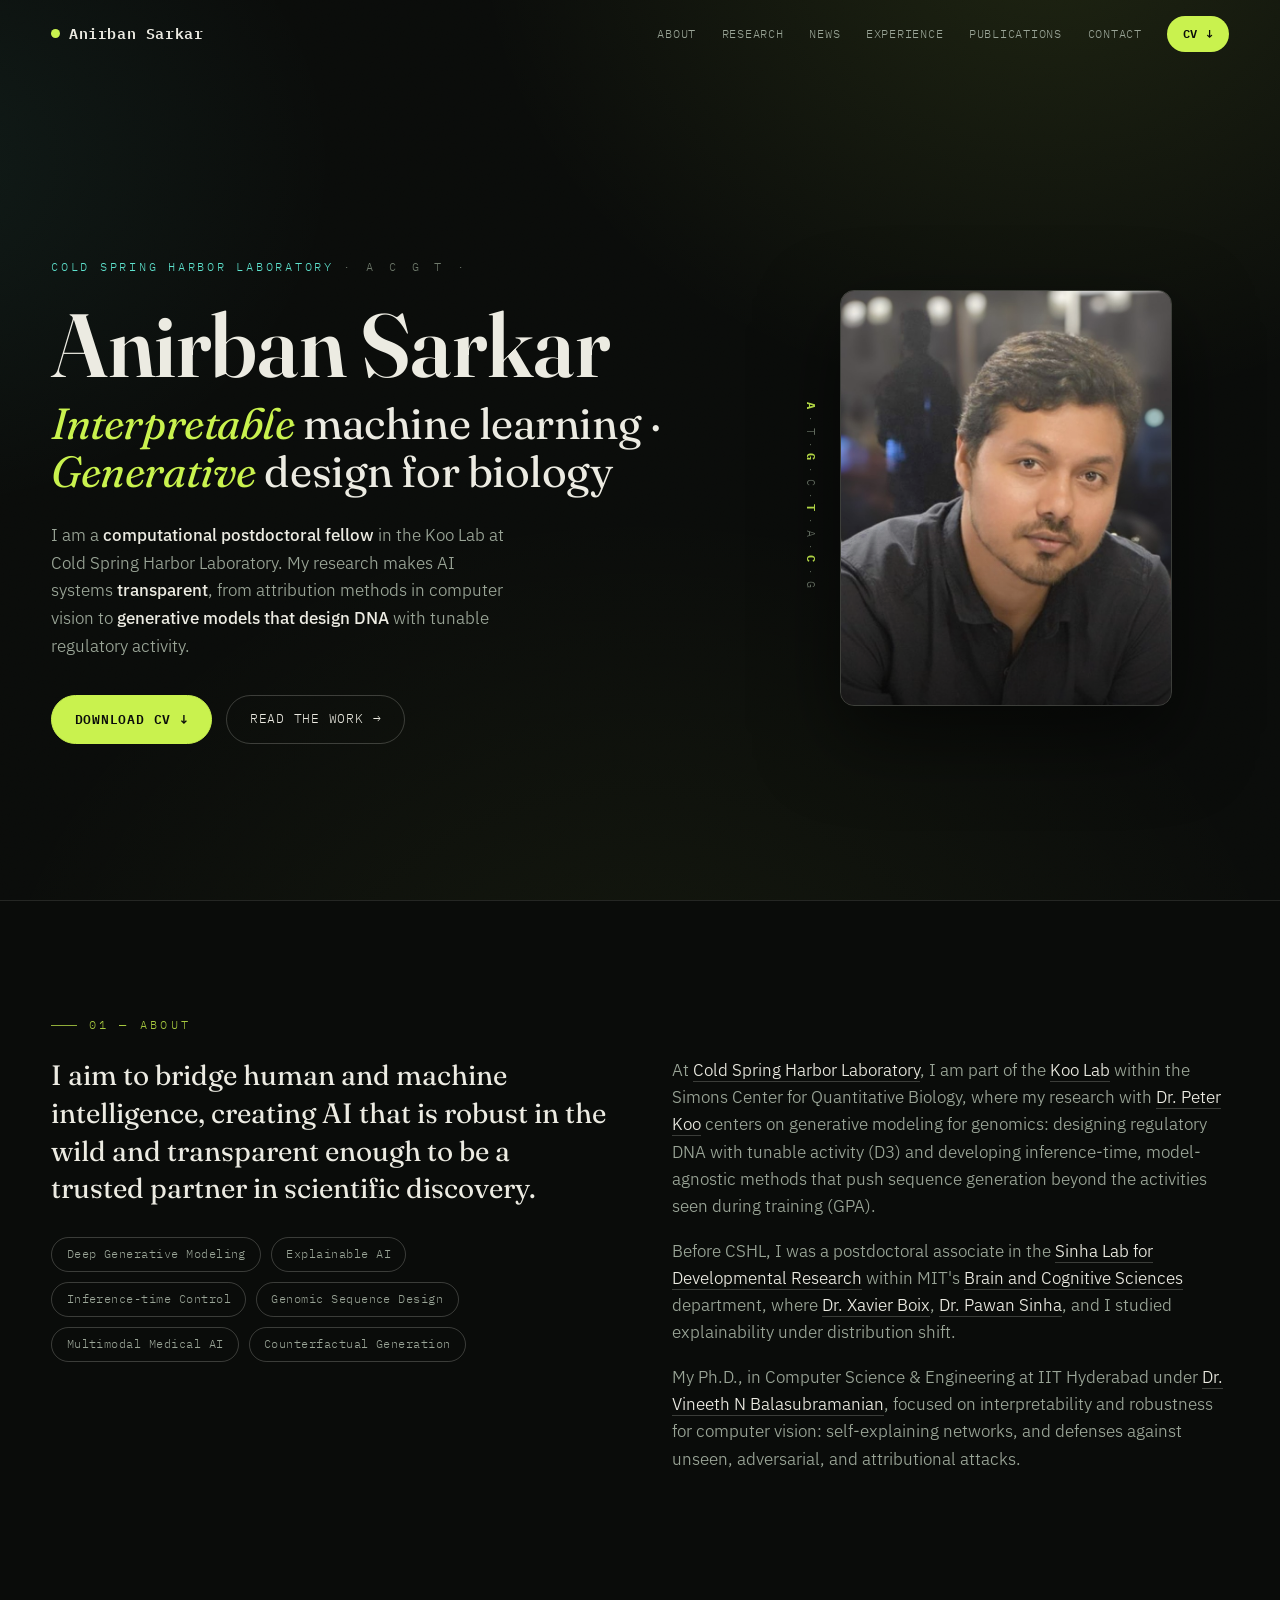
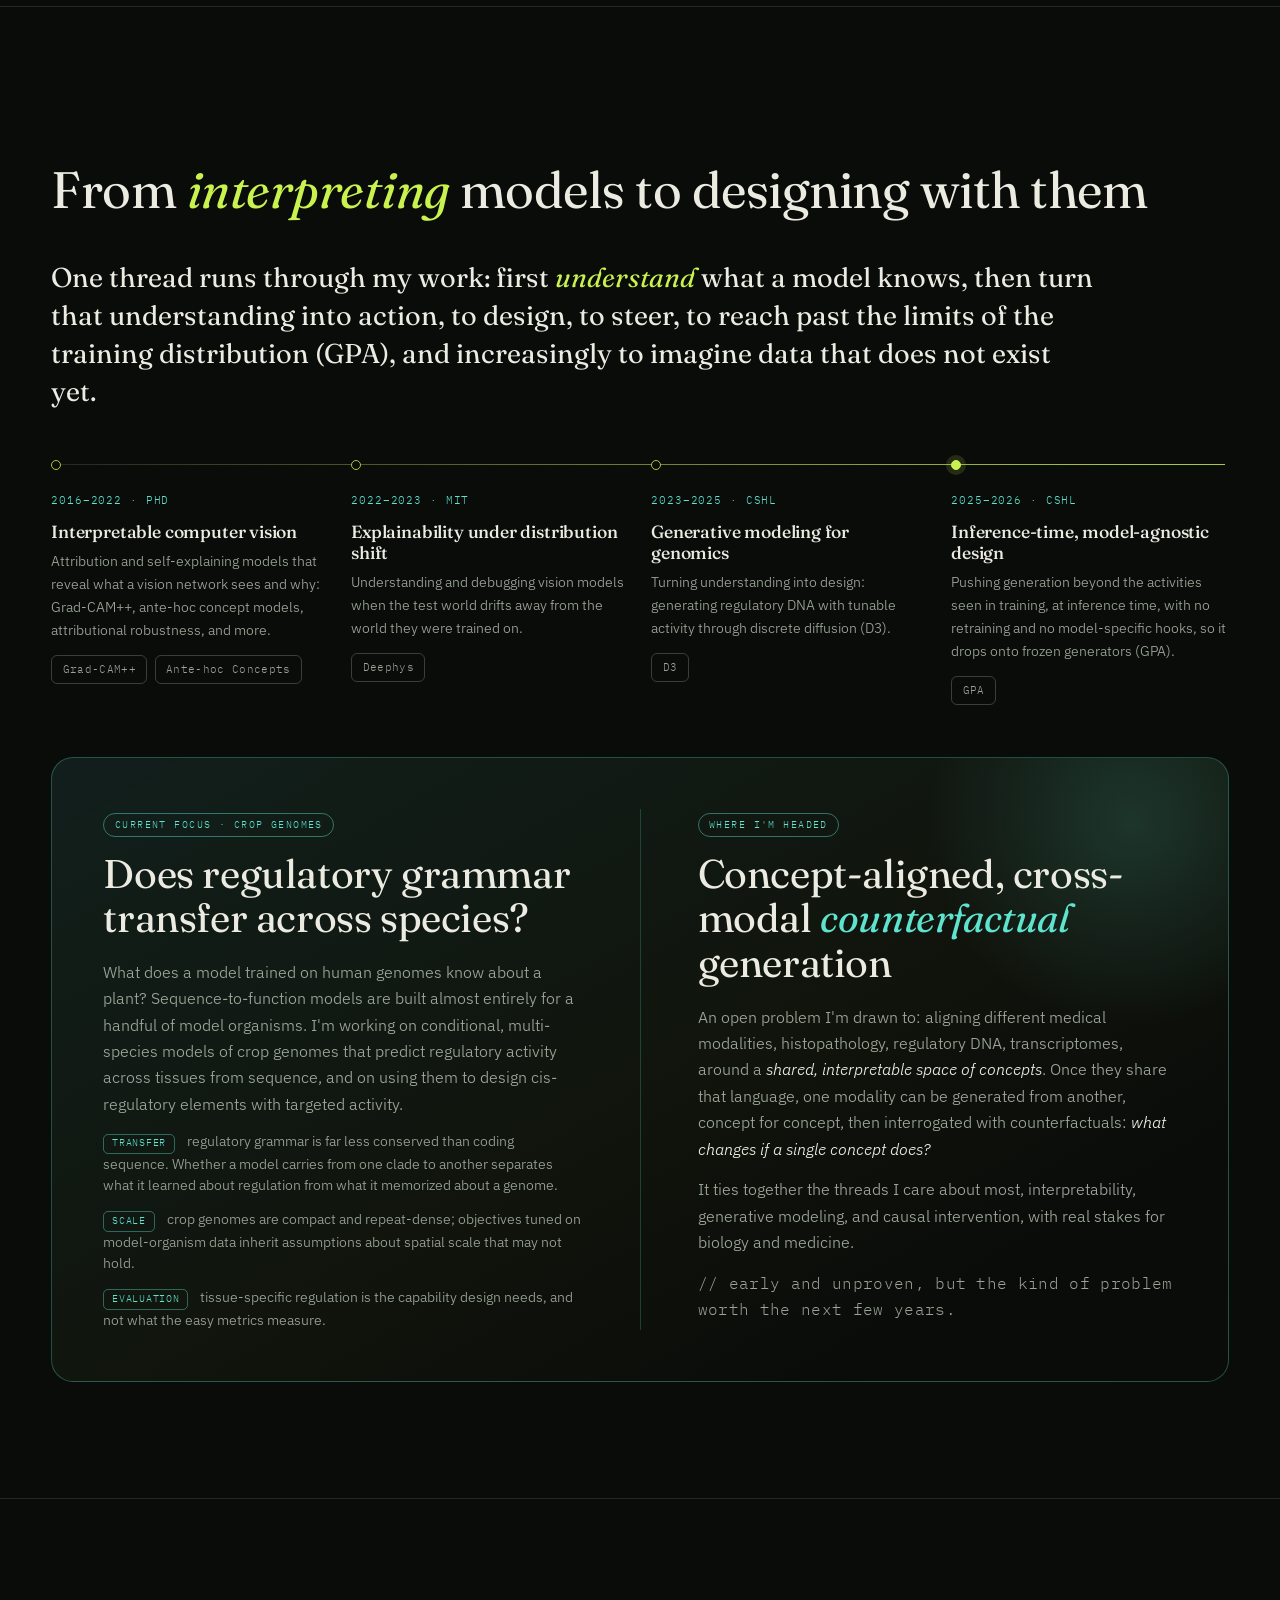
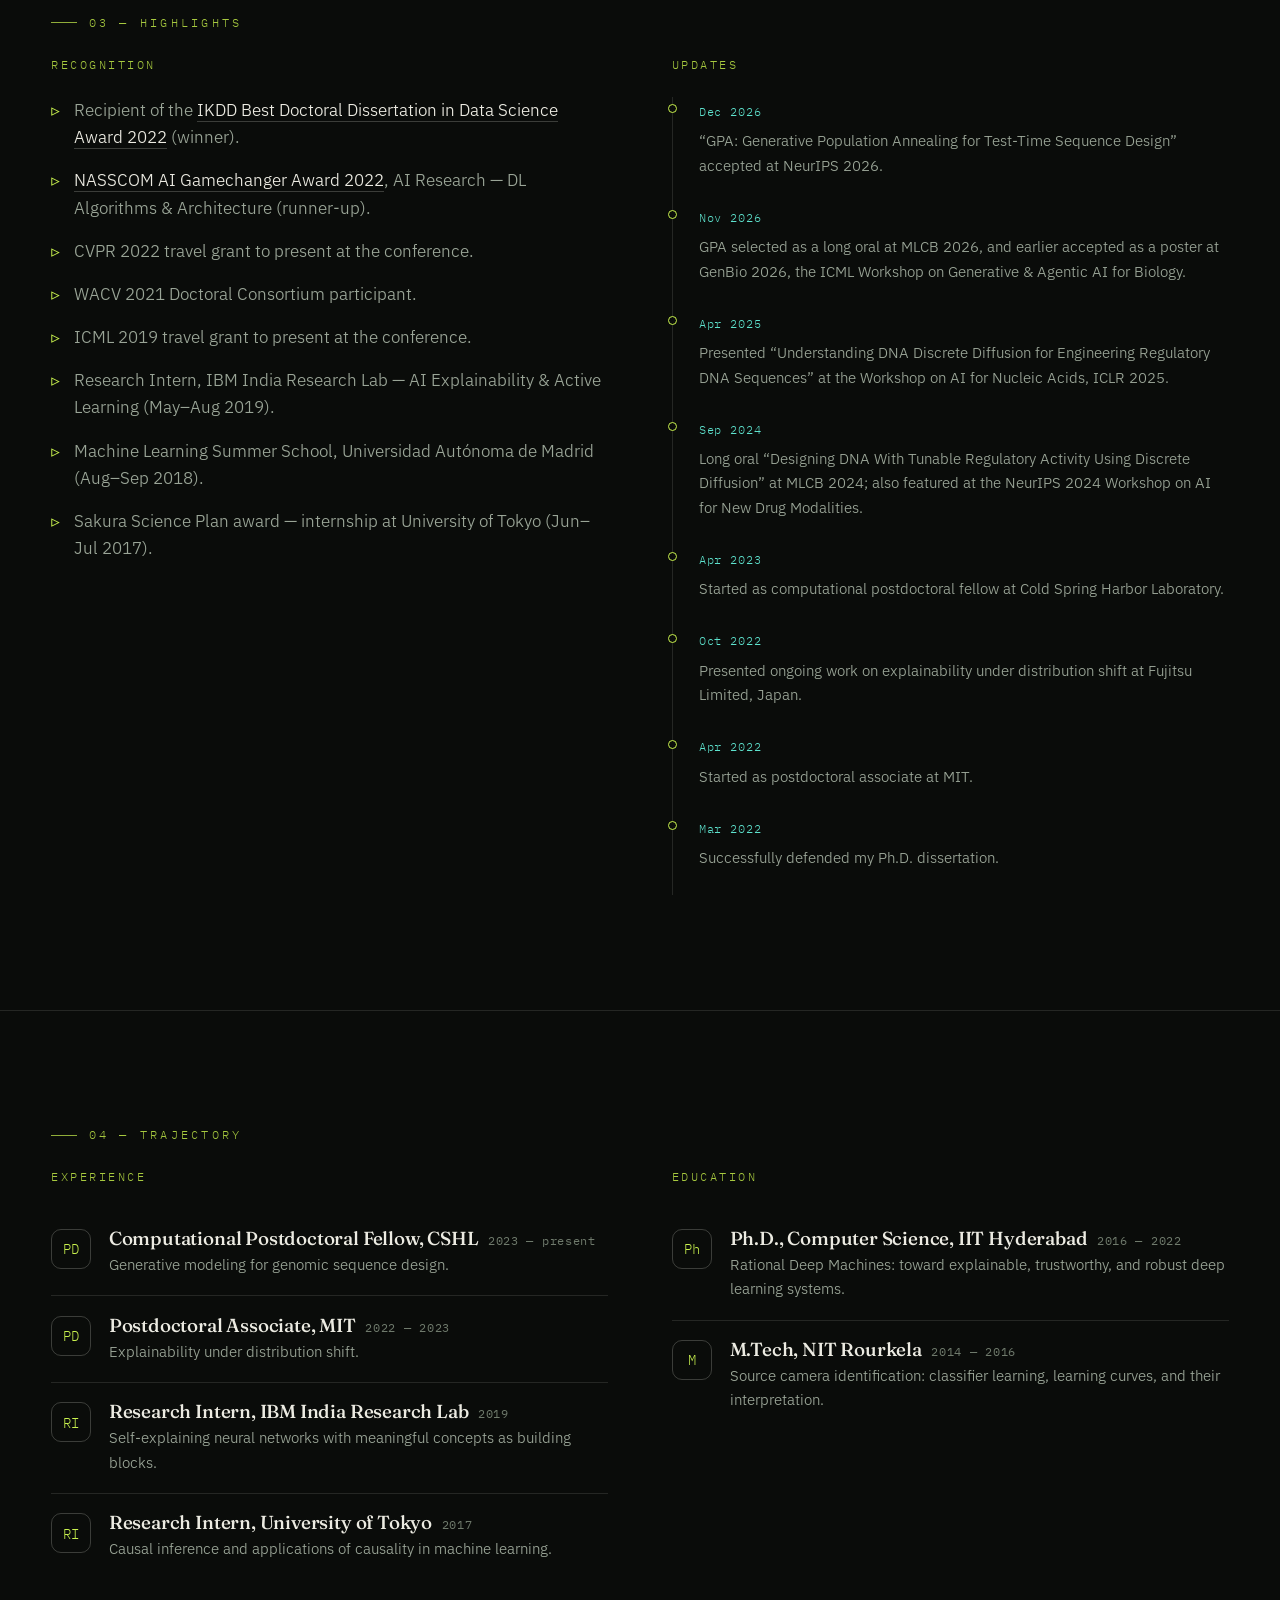
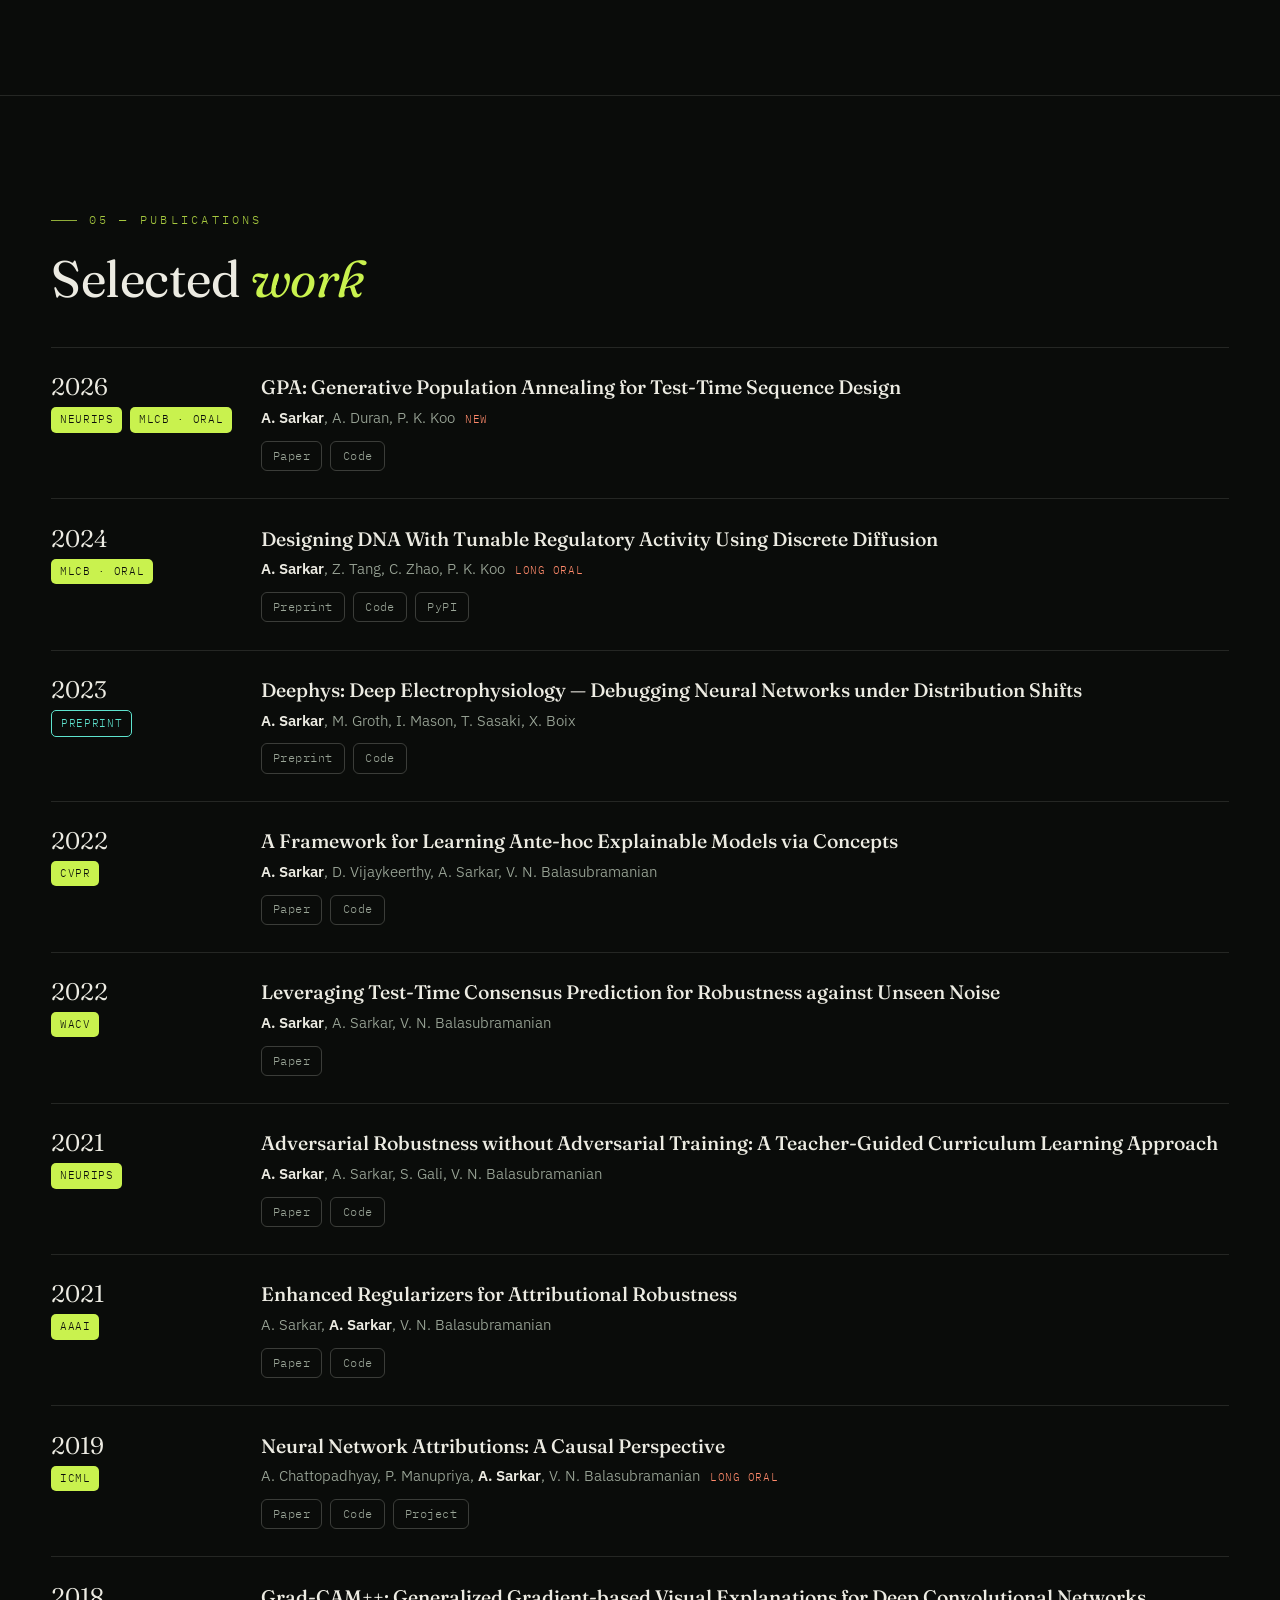
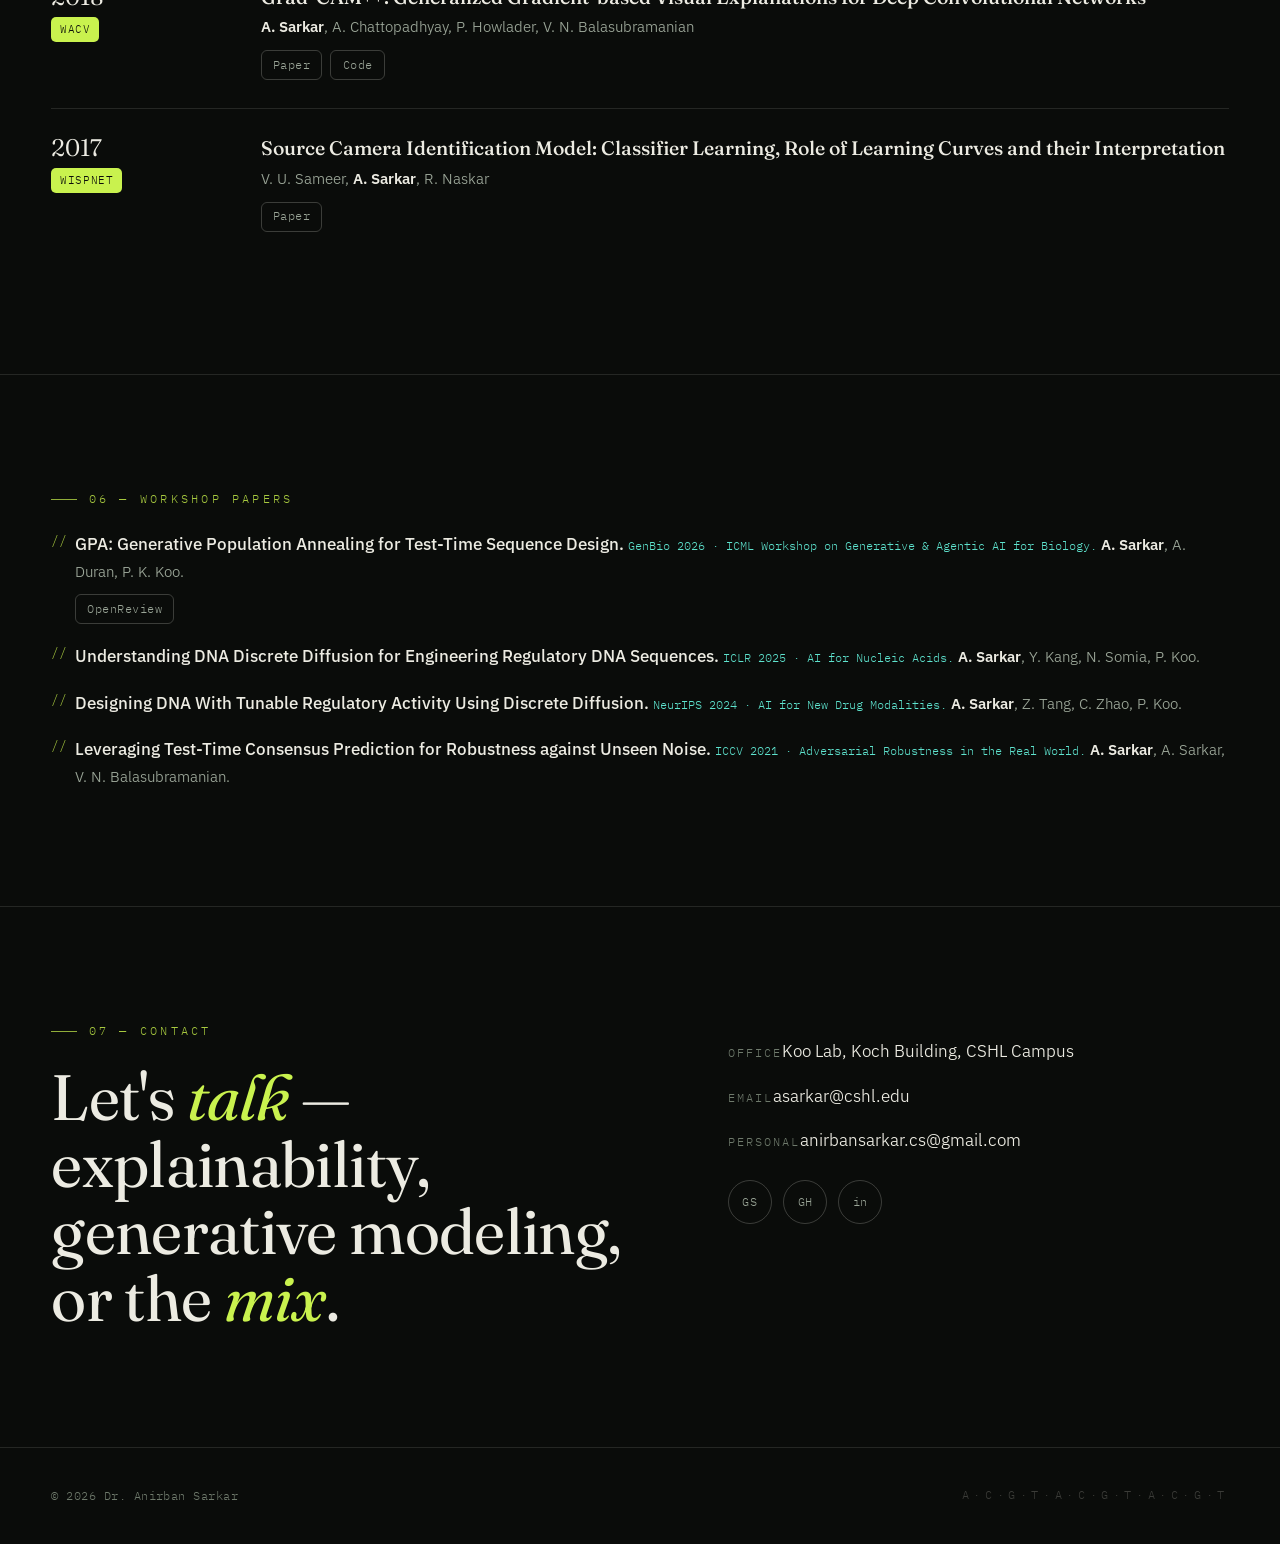
==== commit 3b997e20: "Drop the GPA workshop link now that the NeurIPS paper is linked." ====
--- a/index.html
+++ b/index.html
@@ -305,7 +305,6 @@
           <div class="pub-links">
             <a href="https://openreview.net/forum?id=WKYqn2amHI" target="_blank" rel="noopener">Paper</a>
             <a href="https://github.com/anirbansarkar-cs/gpa-paper-release" target="_blank" rel="noopener">Code</a>
-            <a href="https://openreview.net/forum?id=4JTkToC9Ox" target="_blank" rel="noopener">Workshop version</a>
           </div>
         </div>
       </li>
